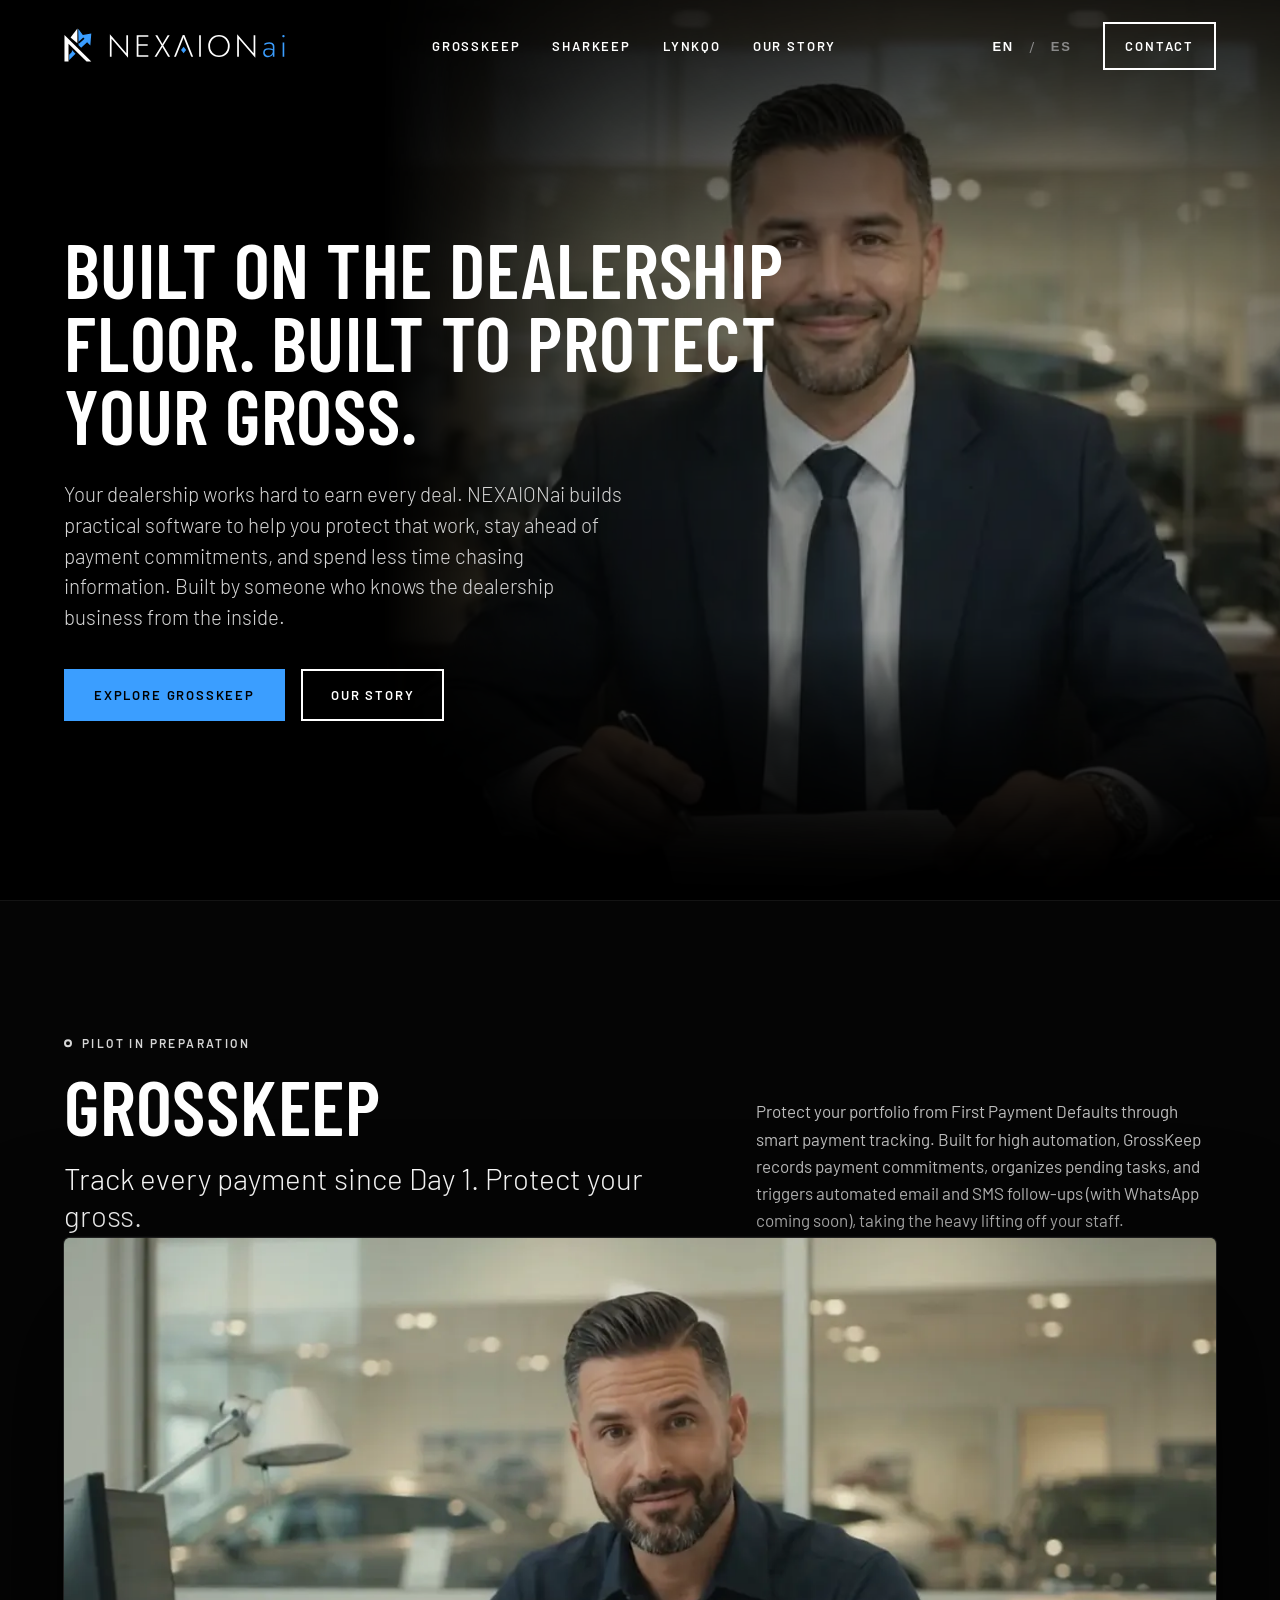
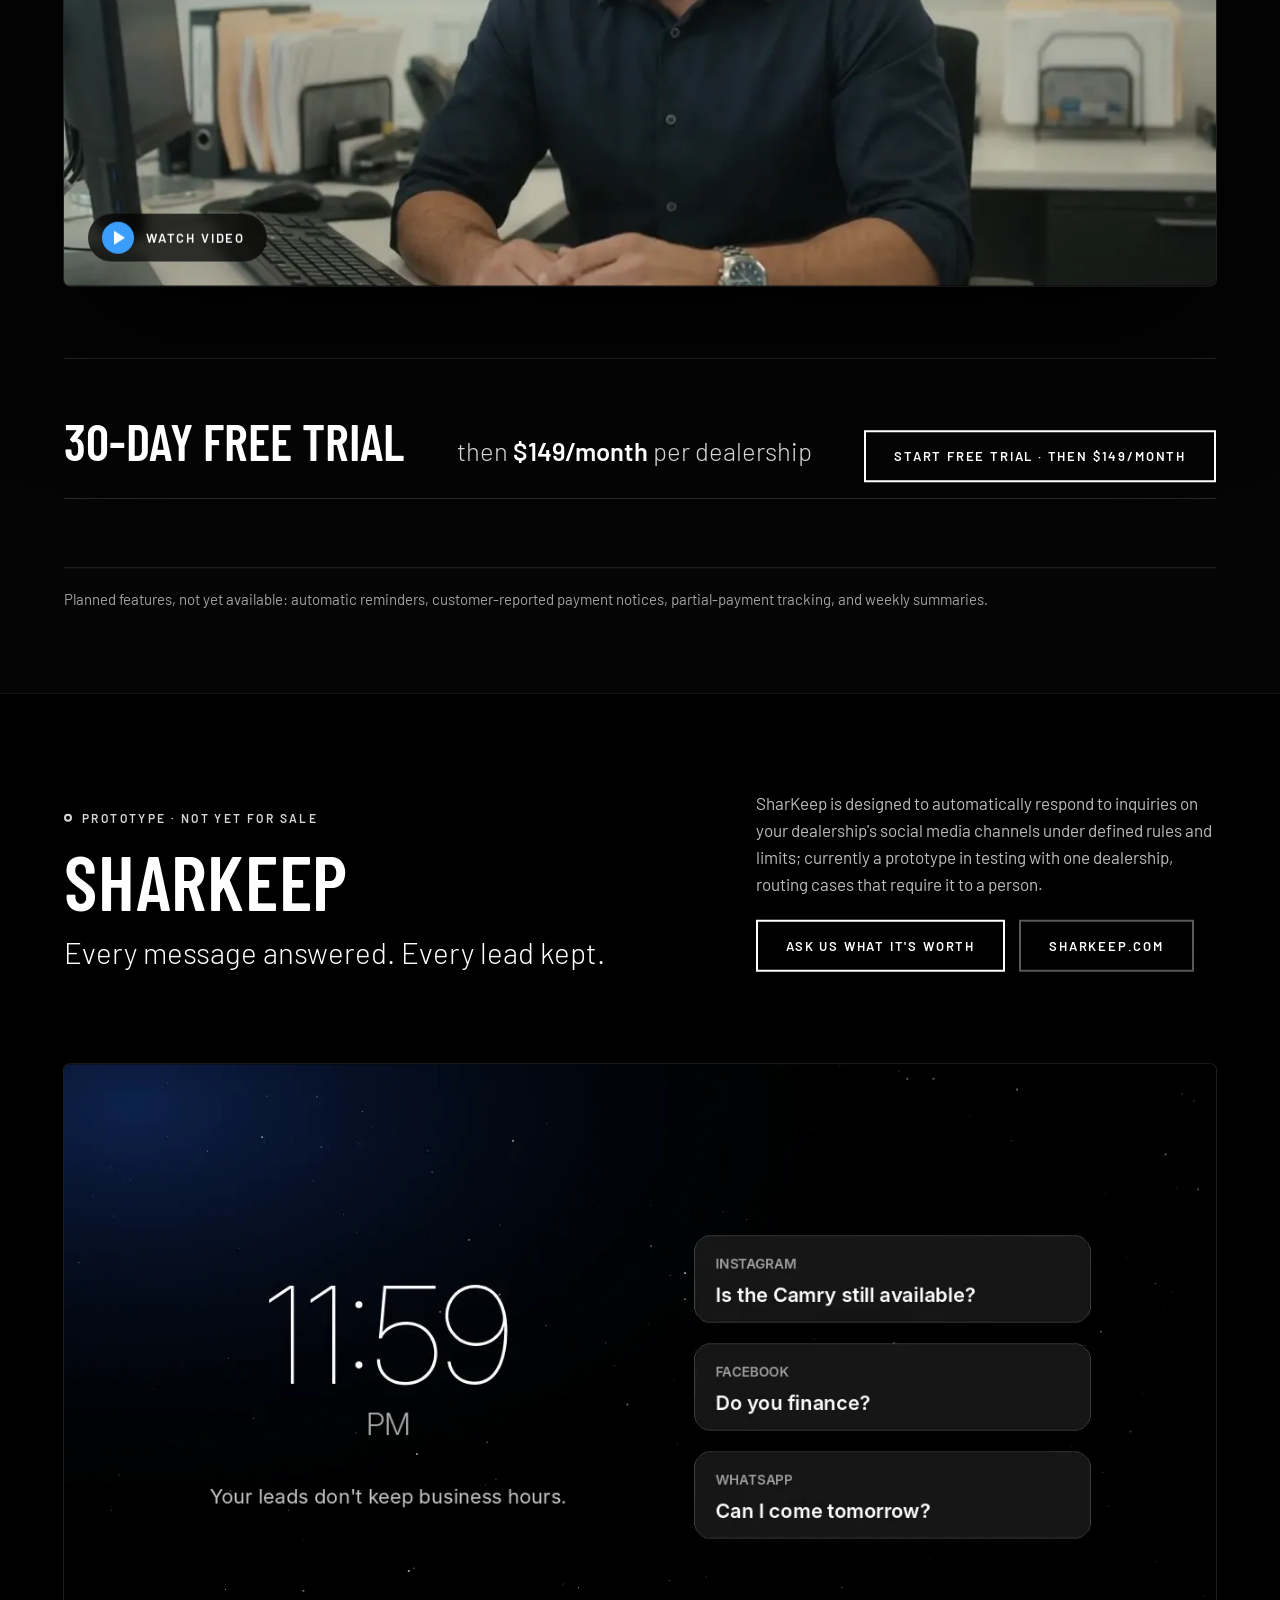
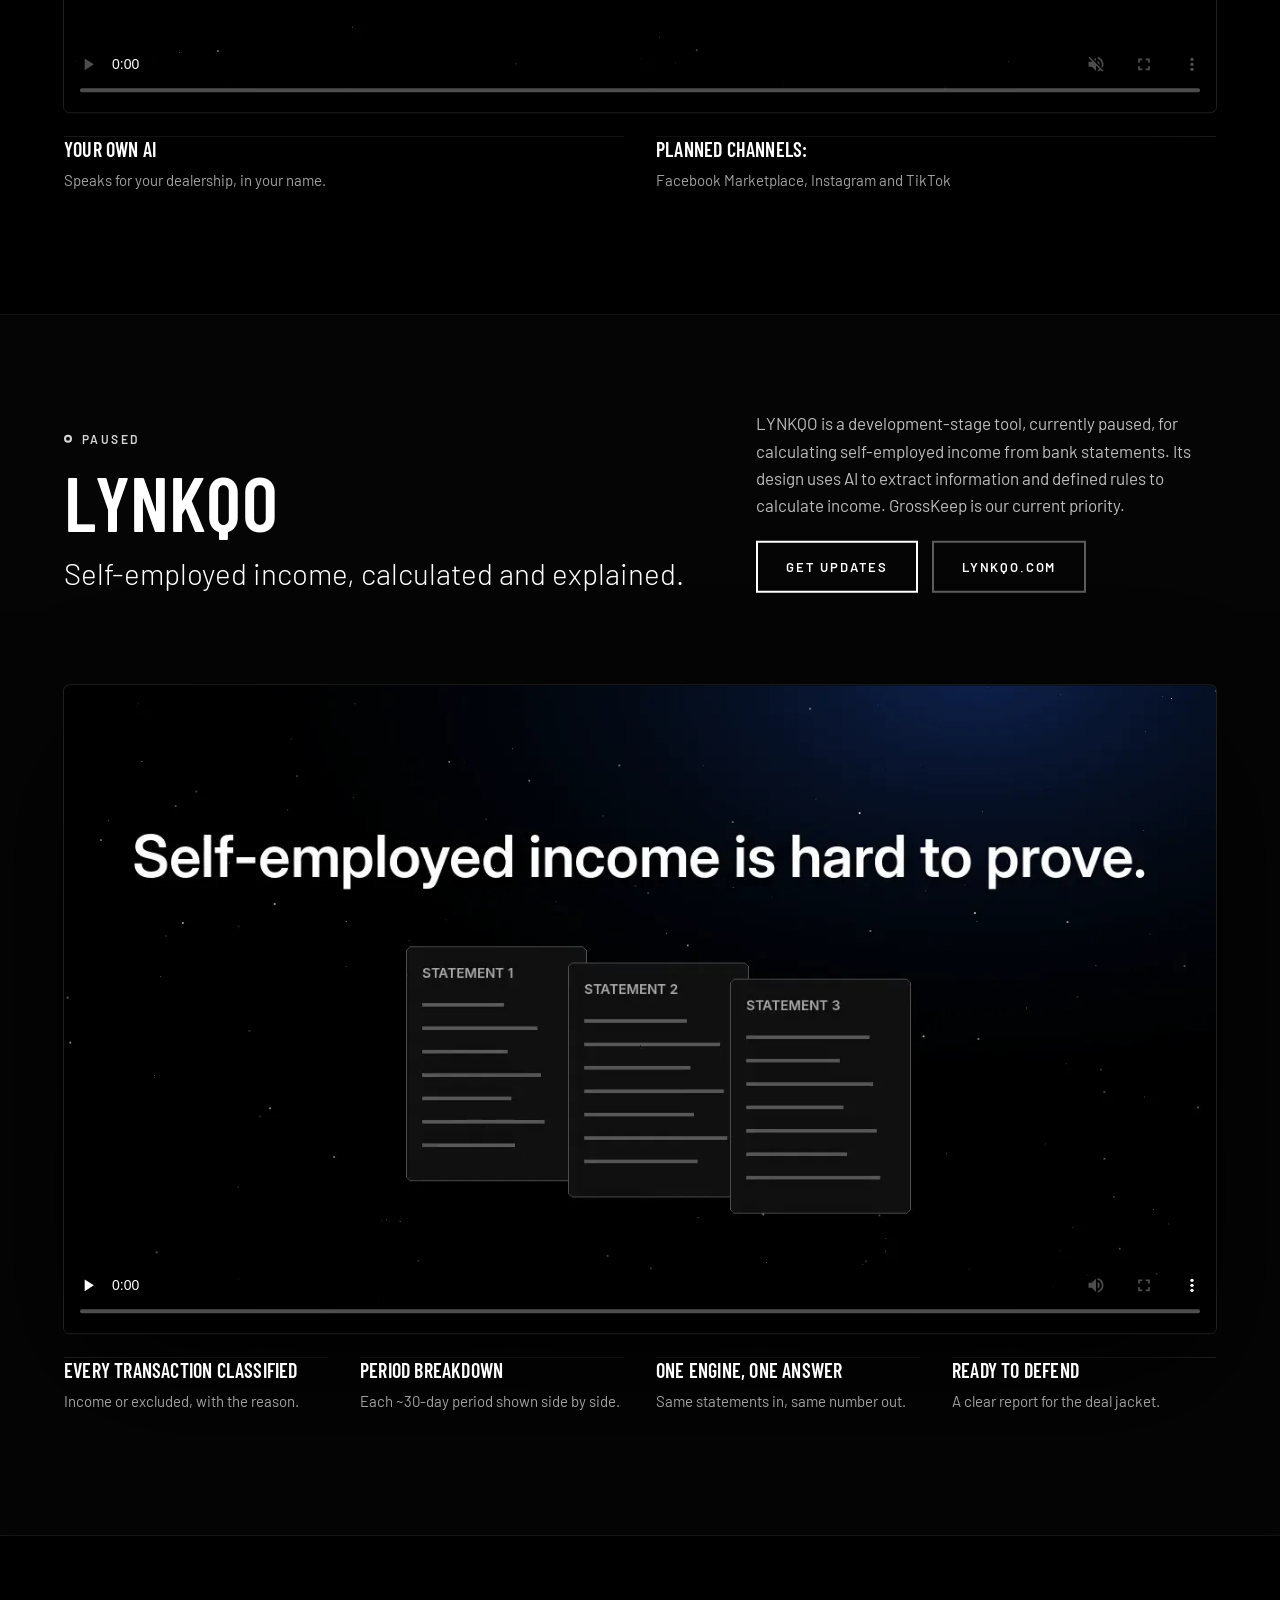
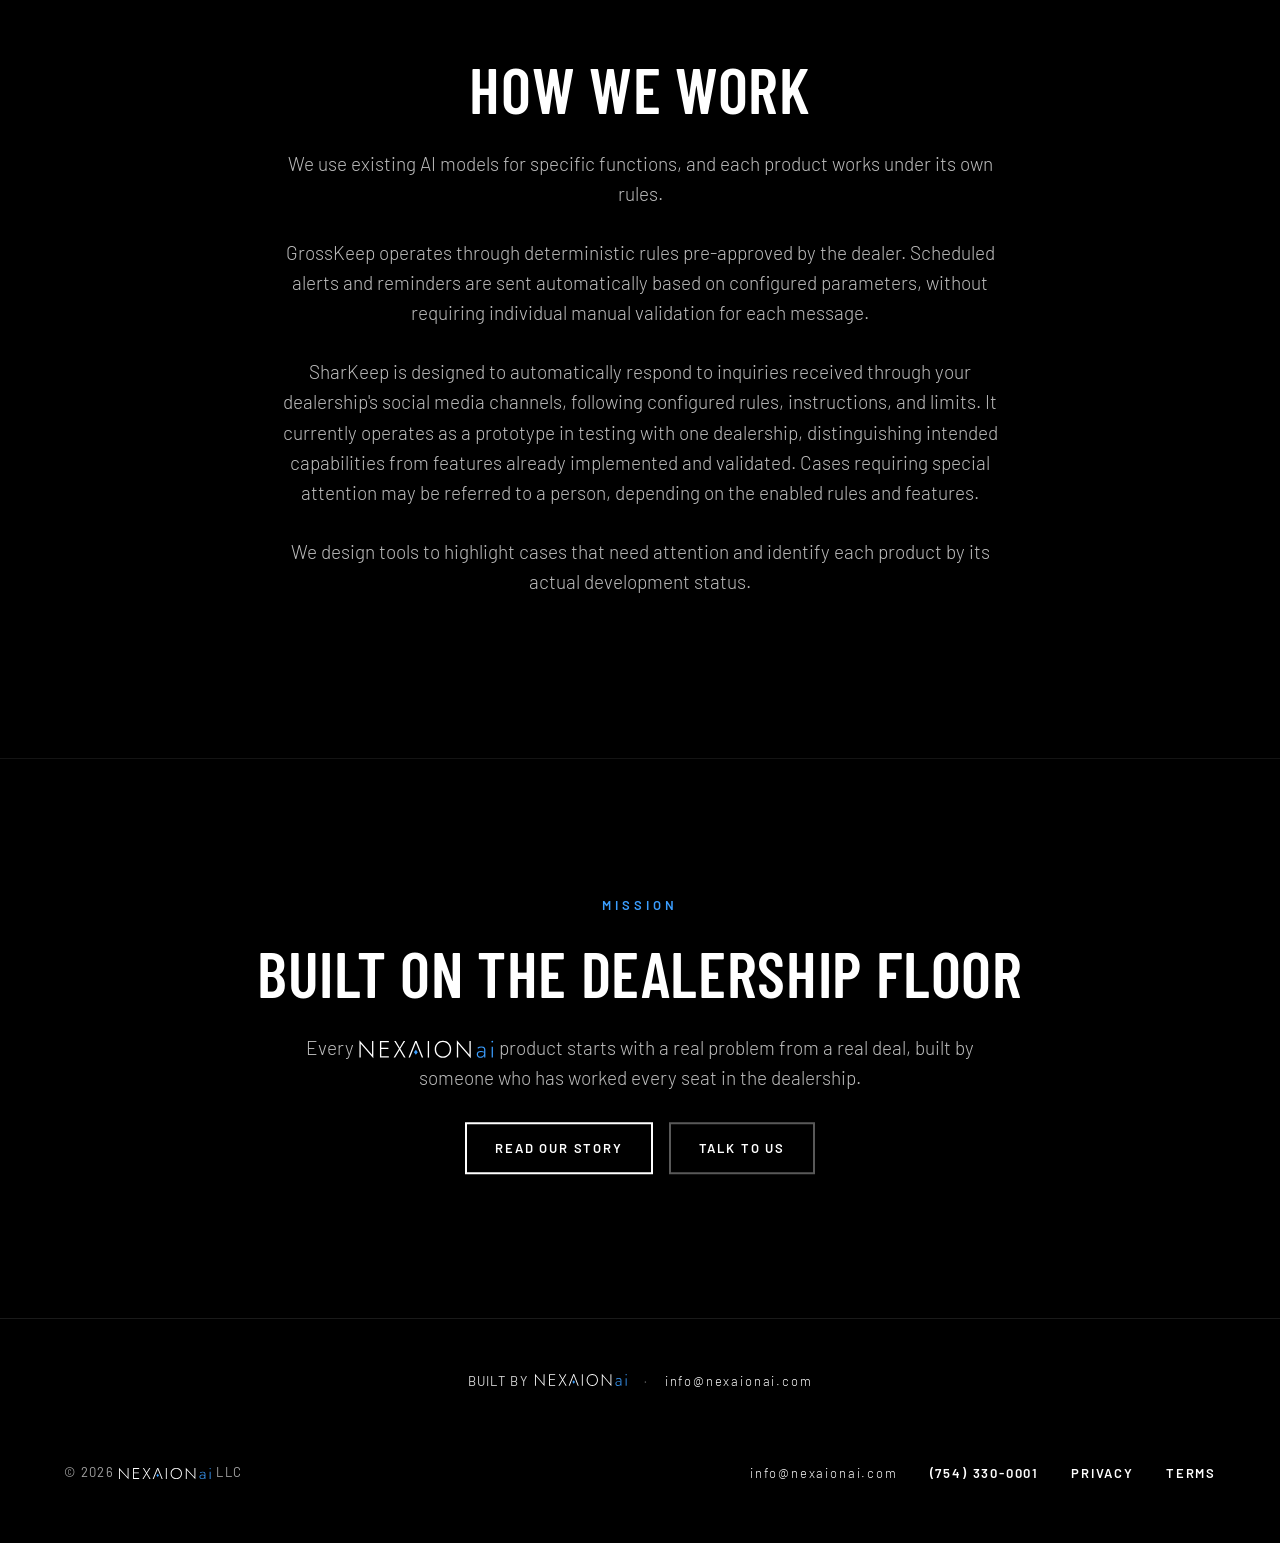
==== index.html @ 9aa471ef "Match exact SharKeep channel label on homepage" ====
<!doctype html>
<html lang="en">
<head>
<meta charset="utf-8">
<meta name="viewport" content="width=device-width, initial-scale=1">
<title>NEXAIONai | Technology and automation for businesses</title>
<meta name="description" content="Dealership software built on the dealership floor. Tools that help organize information, automate repetitive tasks, and follow up on payment commitments, under clear rules.">
<meta property="og:title" content="NEXAIONai | Technology and automation for businesses">
<meta property="og:description" content="Dealership software built on the dealership floor. Tools that help organize information, automate repetitive tasks, and follow up on payment commitments, under clear rules.">
<meta property="og:type" content="website">
<link rel="icon" type="image/svg+xml" href="media/favicon.svg">
<link rel="icon" type="image/png" sizes="32x32" href="media/favicon-32.png">
<link rel="apple-touch-icon" sizes="180x180" href="media/apple-touch-icon.png">
<meta property="og:image" content="https://nexaionai.com/media/og.png">
<meta property="og:image:width" content="1200">
<meta property="og:image:height" content="630">
<meta name="theme-color" content="#000000">
<link rel="preconnect" href="https://fonts.googleapis.com">
<link href="https://fonts.googleapis.com/css2?family=Barlow:wght@300;400;500;600&amp;family=Barlow+Condensed:wght@500;600;700&amp;display=swap" rel="stylesheet">
<style>
body{margin:0;background:#000}
a{color:#ffffff}a:hover{color:#bdbdbd}
.nx{font-family:'Barlow',system-ui,-apple-system,'Segoe UI',sans-serif;color:#fff;background:#000;-webkit-font-smoothing:antialiased}
.nx h1,.nx h2,.nx h3{font-family:'Barlow Condensed','Barlow',system-ui,sans-serif;text-transform:uppercase;margin:0;font-weight:600;letter-spacing:.01em}
.btn{display:inline-flex;align-items:center;justify-content:center;min-height:48px;padding:0 28px;border:2px solid #fff;color:#fff;text-decoration:none;font-weight:600;letter-spacing:.14em;font-size:13px;text-transform:uppercase;transition:background .3s,color .3s}
.btn:hover{background:#fff;color:#000}
.navlink{color:#fff;text-decoration:none;font-weight:600;font-size:13px;letter-spacing:.14em;text-transform:uppercase;min-height:44px;display:inline-flex;align-items:center}
.navlink:hover{color:#bdbdbd}
.nm{text-transform:none!important}
@media (max-width:760px){.nxnav{flex-wrap:nowrap!important;padding-top:16px!important;padding-bottom:16px!important}.nxhide{display:none!important}.nxlogo{font-size:22px!important}}

/* ---------- HERO SCENE ---------- */
.stars{position:absolute;inset:0;
background-image:
radial-gradient(1.2px 1.2px at 23px 41px,rgba(255,255,255,.95) 50%,transparent 51%),
radial-gradient(1px 1px at 141px 97px,rgba(255,255,255,.7) 50%,transparent 51%),
radial-gradient(1.5px 1.5px at 263px 211px,rgba(255,255,255,.9) 50%,transparent 51%),
radial-gradient(1px 1px at 77px 262px,rgba(255,255,255,.55) 50%,transparent 51%),
radial-gradient(1px 1px at 199px 153px,rgba(255,255,255,.65) 50%,transparent 51%),
radial-gradient(1.3px 1.3px at 311px 29px,rgba(255,255,255,.8) 50%,transparent 51%);
background-size:340px 300px}
.stars.far{opacity:.5;background-size:180px 170px}
.planet{position:absolute;left:50%;bottom:-2300px;width:2600px;height:2600px;margin-left:-1300px;border-radius:50%;
background:radial-gradient(circle at 50% 0%,#0d2140 0%,#06101f 18%,#02050b 38%,#000 60%);
box-shadow:0 -3px 50px 6px rgba(92,160,255,.55),0 -30px 160px 30px rgba(40,100,220,.28),inset 0 18px 60px rgba(140,190,255,.35)}
.sunglow{position:absolute;bottom:220px;left:20%;width:520px;height:160px;margin-left:-260px;border-radius:50%;
background:radial-gradient(ellipse at center,rgba(235,244,255,.95) 0%,rgba(150,195,255,.45) 30%,rgba(60,120,230,0) 70%);filter:blur(6px)}
.sat{position:absolute;top:210px;left:-160px;width:150px;height:2px;background:linear-gradient(90deg,rgba(255,255,255,0),rgba(255,255,255,.85))}
.sat::after{content:"";position:absolute;right:-2px;top:-2px;width:6px;height:6px;border-radius:50%;background:#fff;box-shadow:0 0 10px 2px rgba(255,255,255,.8)}
.vignette{position:absolute;inset:0;background:linear-gradient(180deg,rgba(0,0,0,.55) 0%,rgba(0,0,0,0) 28%,rgba(0,0,0,0) 70%,#000 100%)}

/* ---------- PRODUCT SCENES ---------- */
.lightsweep{position:absolute;top:-20%;width:60%;height:140%;left:-60%;background:linear-gradient(100deg,rgba(255,255,255,0) 0%,rgba(255,255,255,.06) 50%,rgba(255,255,255,0) 100%);transform:skewX(-12deg)}
.phone{width:300px;height:610px;border-radius:46px;border:10px solid #1c1c1c;background:#0b0b0b;box-shadow:0 40px 120px rgba(0,0,0,.9),0 0 0 1px #2e2e2e;box-sizing:border-box;padding:56px 18px 24px;display:flex;flex-direction:column;gap:14px;position:relative;overflow:hidden}
.bubble{max-width:82%;padding:12px 16px;border-radius:20px;font-size:14px;line-height:1.4}
.in{background:#1f1f1f;color:#f2f2f2;border-bottom-left-radius:6px;align-self:flex-start}
.out{background:#ffffff;color:#000;border-bottom-right-radius:6px;align-self:flex-end;font-weight:600}
.paidbtn{align-self:flex-start;min-height:44px;padding:0 22px;border-radius:22px;border:2px solid #fff;background:transparent;color:#fff;font:600 13px 'Barlow',sans-serif;letter-spacing:.14em;text-transform:uppercase}
.toast{margin-top:auto;border:1px solid #333;border-radius:16px;padding:14px 16px;font-size:13px;color:#d6d6d6;background:#111}
.dot{width:7px;height:7px;border-radius:50%;background:#bdbdbd;display:inline-block}
.row{display:flex;justify-content:space-between;gap:16px;padding:14px 0;border-bottom:1px solid #222;font-size:15px}
.row.ex{color:#8a8a8a;text-decoration:line-through}
.tag{font-size:11px;letter-spacing:.16em;text-transform:uppercase;font-weight:600;white-space:nowrap}
.scan{position:absolute;left:0;right:0;height:70px;top:-70px;background:linear-gradient(180deg,rgba(255,255,255,0),rgba(255,255,255,.10),rgba(255,255,255,0));border-bottom:1px solid rgba(255,255,255,.5)}
.status{display:inline-flex;align-items:center;gap:10px;font-size:12px;letter-spacing:.2em;font-weight:600;text-transform:uppercase;color:#d6d6d6}

/* ---------- MOTION ---------- */
@keyframes drift{from{background-position:0 0}to{background-position:-340px 300px}}
@keyframes driftFar{from{background-position:0 0}to{background-position:-180px 170px}}
@keyframes sun{0%{left:18%;opacity:.75}50%{opacity:1}100%{left:82%;opacity:.75}}
@keyframes breathe{0%,100%{box-shadow:0 -3px 50px 6px rgba(92,160,255,.5),0 -30px 160px 30px rgba(40,100,220,.24),inset 0 18px 60px rgba(140,190,255,.3)}50%{box-shadow:0 -3px 64px 10px rgba(120,180,255,.7),0 -40px 200px 44px rgba(50,110,230,.34),inset 0 22px 70px rgba(160,205,255,.42)}}
@keyframes orbit{0%{transform:translate(0,0)}100%{transform:translate(1900px,-60px)}}
@keyframes rise{from{opacity:0;transform:translateY(24px)}to{opacity:1;transform:none}}
@keyframes sweep{0%{left:-60%}100%{left:120%}}
@keyframes chat{0%,6%{opacity:0;transform:translateY(12px)}12%,88%{opacity:1;transform:none}96%,100%{opacity:0}}
@keyframes pulse{0%,100%{opacity:.25}50%{opacity:1}}
@keyframes scanmove{0%{top:-70px}100%{top:100%}}
@keyframes kb{0%{transform:scale(1)}100%{transform:scale(1.08)}}
.motion .stars{animation:drift 90s linear infinite}
.motion .stars.far{animation:driftFar 140s linear infinite}
.motion .sunglow{animation:sun 40s ease-in-out infinite alternate}
.motion .planet{animation:breathe 9s ease-in-out infinite}
.motion .sat{animation:orbit 22s linear infinite}
.motion .rise{opacity:0;animation:rise 1.2s cubic-bezier(.2,.7,.2,1) forwards}
.motion .d1{animation-delay:.2s}.motion .d2{animation-delay:.5s}.motion .d3{animation-delay:.8s}
.motion .lightsweep{animation:sweep 11s ease-in-out infinite}
.motion .c1,.motion .c2,.motion .c3,.motion .c4{opacity:0;animation:chat 12s ease-in-out infinite}
.motion .c2{animation-delay:1.6s}.motion .c3{animation-delay:3.2s}.motion .c4{animation-delay:4.8s}
.motion .dot{animation:pulse 1.2s ease-in-out infinite}
.motion .dot:nth-child(2){animation-delay:.2s}.motion .dot:nth-child(3){animation-delay:.4s}
.motion .scan{animation:scanmove 4.5s linear infinite}
.motion .kb{animation:kb 24s ease-in-out infinite alternate}
@media (prefers-reduced-motion:reduce){.motion *{animation:none!important;opacity:1!important}}
</style>
<link rel="stylesheet" href="brand.css">
</head>
<body>
<div class="nx motion" style="width: 100%; background: #000000; overflow: hidden">

<!-- ================= NAV ================= -->
<header style="position: absolute; top: 0; left: 0; right: 0; z-index: 10">
<nav class="nxnav" style="max-width: 1440px; margin: 0 auto; padding: 22px 5%; box-sizing: border-box; display: flex; flex-wrap: wrap; align-items: center; justify-content: space-between; gap: 16px 32px" aria-label="Main">
<a href="#top" class="navlink nxlogo" aria-label="NEXAIONai"><img class="nxsym" src="media/nexaionai-symbol.svg" alt="" width="590" height="720"><img class="nxmark" src="media/nexaionai-logo.svg" alt="NEXAIONai" width="496" height="72"></a>
<div class="nxhide" style="display: flex; flex-wrap: wrap; gap: 8px 32px; align-items: center">
<a href="#grosskeep" class="navlink">GrossKeep</a>
<a href="#sharkeep" class="navlink">SharKeep</a>
<a href="#lynkqo" class="navlink">LYNKqo</a>
<a href="about.html" class="navlink">Our Story</a>
</div>
<div style="display: flex; gap: 20px; align-items: center">
<div class="nxlang" style="display: flex; align-items: center" role="group" aria-label="Language"><button type="button" class="navlink" id="lang-en" aria-pressed="true" style="background: none; border: 0; cursor: pointer; padding: 0 6px; min-width: 44px; justify-content: center; color: #ffffff">EN</button><span style="color: #8a8a8a; padding: 0 4px">/</span><button type="button" class="navlink" id="lang-es" aria-pressed="false" style="background: none; border: 0; cursor: pointer; padding: 0 6px; min-width: 44px; justify-content: center; color: #8a8a8a">ES</button></div>
<a href="mailto:info@nexaionai.com" class="btn nxhide" style="min-height: 44px; padding: 0 20px">Contact</a>
</div>
</nav>
</header>

<!-- ================= HERO ================= -->
<section id="top" class="hasphoto" style="position: relative; min-height: clamp(560px, 64vw, 920px); overflow: hidden; background: #000000">
<img class="herobg" src="media/hero.webp" alt="" width="1280" height="720" fetchpriority="high">
<div class="heroshade" aria-hidden="true"></div>
<div class="stars far" aria-hidden="true"></div>
<div class="stars" aria-hidden="true"></div>
<div class="sat" aria-hidden="true"></div>
<div class="planet" aria-hidden="true"></div>
<div class="sunglow" aria-hidden="true"></div>
<div class="vignette" aria-hidden="true"></div>
<div style="position: relative; max-width: 1440px; margin: 0 auto; padding: clamp(130px, 18vw, 260px) 5% clamp(120px, 14vw, 200px); box-sizing: border-box; display: flex; flex-direction: column; gap: 28px; align-items: flex-start">
<h1 class="rise d1" style="font-size: clamp(40px, 6vw, 88px); line-height: .95; max-width: 760px">Built on the dealership floor. Built to protect your gross.</h1>
<p class="rise d2" style="margin: 0; font-size: clamp(17px, 1.6vw, 21px); line-height: 1.5; color: #d6d6d6; max-width: 560px; font-weight: 300">Your dealership works hard to earn every deal. NEXAIONai builds practical software to help you protect that work, stay ahead of payment commitments, and spend less time chasing information. Built by someone who knows the dealership business from the inside.</p>
<div class="rise d3" style="display: flex; flex-wrap: wrap; gap: 16px; padding-top: 8px">
<a href="#grosskeep" class="btn btn-acc">Explore GrossKeep</a>
<a href="about.html" class="btn btn-ghost">Our story</a>
</div>
</div>
</section>

<section id="grosskeep" style="position: relative; overflow: hidden; background: #050505; border-top: 1px solid #141414">
<div style="max-width: 1440px; margin: 0 auto; padding: clamp(72px, 9vw, 130px) 5% clamp(64px, 8vw, 120px); box-sizing: border-box; display: flex; flex-direction: column; gap: 48px">
<div style="display: flex; flex-wrap: wrap; gap: 24px 64px; align-items: flex-end; justify-content: space-between">
<div style="flex: 1 1 520px; display: flex; flex-direction: column; gap: 20px; max-width: 760px">
<span class="status"><span style="width: 8px; height: 8px; border-radius: 50%; border: 2px solid #d6d6d6; box-sizing: border-box"></span>Pilot in preparation</span>
<h2 style="font-size: clamp(44px, 6vw, 96px); line-height: .92">GrossKeep</h2>
<p style="margin: 0; font-size: clamp(22px, 2.3vw, 32px); line-height: 1.25; font-weight: 300">Track every payment since Day 1. Protect your gross.</p>
</div>
<div style="flex: 1 1 360px; max-width: 460px; display: flex; flex-direction: column; gap: 22px">
<p style="margin: 0; font-size: 17px; line-height: 1.6; color: #bdbdbd">Protect your portfolio from First Payment Defaults through smart payment tracking. Built for high automation, GrossKeep records payment commitments, organizes pending tasks, and triggers automated email and SMS follow-ups (with WhatsApp coming soon), taking the heavy lifting off your staff.</p>

</div>
</div>
<div class="vplay" data-id="gkvideo" data-src="media/grosskeep-en.mp4" data-es="media/grosskeep-es.mp4" data-label="GrossKeep video">
<img src="media/poster-grosskeep.webp" alt="" width="1280" height="720" loading="lazy">
<button type="button" class="playbtn" aria-label="Play GrossKeep video"><span class="tri" aria-hidden="true"></span>Watch video</button>
</div>

<div style="display: flex; flex-wrap: wrap; gap: 16px 48px; align-items: baseline; justify-content: space-between; padding: 36px 0; border-top: 1px solid #262626; border-bottom: 1px solid #262626">
<p style="margin: 0; font-family: 'Barlow Condensed', sans-serif; font-size: clamp(32px, 4vw, 56px); font-weight: 600; text-transform: uppercase; line-height: 1">30-day free trial</p>
<p style="margin: 0; font-size: clamp(20px, 2vw, 26px); font-weight: 300; color: #d6d6d6">then <strong style="font-weight: 600; color: #ffffff">$149/month</strong> per dealership</p>
<a href="mailto:info@nexaionai.com?subject=GrossKeep%20free%20trial" class="btn">Start free trial · then $149/month</a>
</div>
<p style="margin: 0; padding-top: 20px; border-top: 1px solid #262626; color: #a3a3a3; font-size: 15px; line-height: 1.5">Planned features, not yet available: automatic reminders, customer-reported payment notices, partial-payment tracking, and weekly summaries.</p>
</div>
</section>

<section id="sharkeep" style="position: relative; overflow: hidden; background: #000000; border-top: 1px solid #141414">
<div style="max-width: 1440px; margin: 0 auto; padding: clamp(72px, 9vw, 130px) 5% clamp(64px, 8vw, 120px); box-sizing: border-box; display: flex; flex-direction: column; gap: 48px">
<div style="display: flex; flex-wrap: wrap; gap: 24px 64px; align-items: flex-end; justify-content: space-between">
<div style="flex: 1 1 520px; display: flex; flex-direction: column; gap: 20px; max-width: 760px">
<span class="status"><span style="width: 8px; height: 8px; border-radius: 50%; border: 2px solid #d6d6d6; box-sizing: border-box"></span>Prototype · Not yet for sale</span>
<h2 style="font-size: clamp(44px, 6vw, 96px); line-height: .92">SharKeep</h2>
<p style="margin: 0; font-size: clamp(22px, 2.3vw, 32px); line-height: 1.25; font-weight: 300">Every message answered. Every lead kept.</p>
</div>
<div style="flex: 1 1 360px; max-width: 460px; display: flex; flex-direction: column; gap: 22px">
<p style="margin: 0; font-size: 17px; line-height: 1.6; color: #bdbdbd">SharKeep is designed to automatically respond to inquiries on your dealership's social media channels under defined rules and limits; currently a prototype in testing with one dealership, routing cases that require it to a person.</p>
<div style="display: flex; flex-wrap: wrap; gap: 14px"><a href="mailto:info@nexaionai.com?subject=SharKeep%20question" class="btn">Ask us what it's worth</a><a href="#sharkeep" class="btn" style="border-color: rgba(255,255,255,.35)">sharkeep.com</a></div>
</div>
</div>
<div class="poster" aria-label="SharKeep">
<video controls src="media/sharkeep-17s-en.mp4" data-es-src="media/sharkeep-17s.mp4" poster="media/poster-sharkeep.webp" data-es-poster="media/poster-sharkeep-es.webp" autoplay muted loop playsinline preload="metadata" width="1280" height="720" aria-label="SharKeep video" style="position:absolute;inset:0;width:100%;height:100%;object-fit:cover;display:block;background:#000"></video>
</div>
<div style="display: grid; grid-template-columns: repeat(auto-fit, minmax(220px, 1fr)); gap: 32px"><div style="padding-top: 20px; border-top: 1px solid #262626"><h3 style="font-size: 20px">Your own AI</h3><p style="margin: 8px 0 0; color: #a3a3a3; font-size: 15px; line-height: 1.5">Speaks for your dealership, in your name.</p></div><div style="padding-top: 20px; border-top: 1px solid #262626"><h3 style="font-size: 20px">Planned channels:</h3><p style="margin: 8px 0 0; color: #a3a3a3; font-size: 15px; line-height: 1.5">Facebook Marketplace, Instagram and TikTok</p></div></div>
</div>
</section>

<section id="lynkqo" style="position: relative; overflow: hidden; background: #050505; border-top: 1px solid #141414">
<div style="max-width: 1440px; margin: 0 auto; padding: clamp(72px, 9vw, 130px) 5% clamp(64px, 8vw, 120px); box-sizing: border-box; display: flex; flex-direction: column; gap: 48px">
<div style="display: flex; flex-wrap: wrap; gap: 24px 64px; align-items: flex-end; justify-content: space-between">
<div style="flex: 1 1 520px; display: flex; flex-direction: column; gap: 20px; max-width: 760px">
<span class="status"><span style="width: 8px; height: 8px; border-radius: 50%; border: 2px solid #d6d6d6; box-sizing: border-box"></span>Paused</span>
<h2 style="font-size: clamp(44px, 6vw, 96px); line-height: .92">LYNKqo</h2>
<p style="margin: 0; font-size: clamp(22px, 2.3vw, 32px); line-height: 1.25; font-weight: 300">Self-employed income, calculated and explained.</p>
</div>
<div style="flex: 1 1 360px; max-width: 460px; display: flex; flex-direction: column; gap: 22px">
<p style="margin: 0; font-size: 17px; line-height: 1.6; color: #bdbdbd">LYNKQO is a development-stage tool, currently paused, for calculating self-employed income from bank statements. Its design uses AI to extract information and defined rules to calculate income. GrossKeep is our current priority.</p>
<div style="display: flex; flex-wrap: wrap; gap: 14px"><a href="mailto:info@nexaionai.com?subject=LYNKqo" class="btn">Get updates</a><a href="#lynkqo" class="btn" style="border-color: rgba(255,255,255,.35)">lynkqo.com</a></div>
</div>
</div>
<div class="poster" aria-label="LYNKqo">
<video controls src="media/lynkqo.mp4" poster="media/poster-lynkqo.webp" data-es-poster="media/poster-lynkqo-es.webp" playsinline preload="none" width="1280" height="720" aria-label="LYNKqo video" style="position:absolute;inset:0;width:100%;height:100%;object-fit:cover;display:block;background:#000"></video>
</div>
<div style="display: grid; grid-template-columns: repeat(auto-fit, minmax(220px, 1fr)); gap: 32px"><div style="padding-top: 20px; border-top: 1px solid #262626"><h3 style="font-size: 20px">Every transaction classified</h3><p style="margin: 8px 0 0; color: #a3a3a3; font-size: 15px; line-height: 1.5">Income or excluded, with the reason.</p></div><div style="padding-top: 20px; border-top: 1px solid #262626"><h3 style="font-size: 20px">Period breakdown</h3><p style="margin: 8px 0 0; color: #a3a3a3; font-size: 15px; line-height: 1.5">Each ~30-day period shown side by side.</p></div><div style="padding-top: 20px; border-top: 1px solid #262626"><h3 style="font-size: 20px">One engine, one answer</h3><p style="margin: 8px 0 0; color: #a3a3a3; font-size: 15px; line-height: 1.5">Same statements in, same number out.</p></div><div style="padding-top: 20px; border-top: 1px solid #262626"><h3 style="font-size: 20px">Ready to defend</h3><p style="margin: 8px 0 0; color: #a3a3a3; font-size: 15px; line-height: 1.5">A clear report for the deal jacket.</p></div></div>
</div>
</section>

<!-- ================= HOW WE WORK ================= -->
<section id="how-we-work" style="position: relative; overflow: hidden; background: #000000; border-top: 1px solid #141414">
<div style="position: relative; max-width: 1000px; margin: 0 auto; padding: clamp(88px, 11vw, 160px) 5%; box-sizing: border-box; display: flex; flex-direction: column; gap: 28px; align-items: center; text-align: center">
<h2 style="font-size: clamp(36px, 5vw, 72px); line-height: 1">How we work</h2>
<p style="margin: 0; font-size: 19px; line-height: 1.6; color: #bdbdbd; max-width: 720px; font-weight: 300">We use existing AI models for specific functions, and each product works under its own rules.</p>
<p style="margin: 0; font-size: 19px; line-height: 1.6; color: #bdbdbd; max-width: 720px; font-weight: 300">GrossKeep operates through deterministic rules pre-approved by the dealer. Scheduled alerts and reminders are sent automatically based on configured parameters, without requiring individual manual validation for each message.</p>
<p style="margin: 0; font-size: 19px; line-height: 1.6; color: #bdbdbd; max-width: 720px; font-weight: 300">SharKeep is designed to automatically respond to inquiries received through your dealership's social media channels, following configured rules, instructions, and limits. It currently operates as a prototype in testing with one dealership, distinguishing intended capabilities from features already implemented and validated. Cases requiring special attention may be referred to a person, depending on the enabled rules and features.</p>
<p style="margin: 0; font-size: 19px; line-height: 1.6; color: #bdbdbd; max-width: 720px; font-weight: 300">We design tools to highlight cases that need attention and identify each product by its actual development status.</p>
</div>
</section>

<!-- ================= COMPANY ================= -->
<section id="company" style="position: relative; overflow: hidden; background: #000000; border-top: 1px solid #141414">
<div class="stars far" aria-hidden="true" style="opacity: .35"></div>
<div style="position: relative; max-width: 1000px; margin: 0 auto; padding: clamp(88px, 11vw, 160px) 5%; box-sizing: border-box; display: flex; flex-direction: column; gap: 28px; align-items: center; text-align: center">
<p class="eyebrow-acc" style="margin: 0; font-size: 13px; letter-spacing: .3em; font-weight: 600; color: #d6d6d6; text-transform: uppercase">Mission</p>
<h2 style="font-size: clamp(36px, 5vw, 72px); line-height: 1">Built on the dealership floor</h2>
<p style="margin: 0; font-size: 19px; line-height: 1.6; color: #bdbdbd; max-width: 680px; font-weight: 300">Every <img class="nxinline" src="media/nexaionai-logo.svg" alt="NEXAIONai" width="496" height="72"> product starts with a real problem from a real deal, built by someone who has worked every seat in the dealership.</p>
<div style="display: flex; flex-wrap: wrap; gap: 16px; justify-content: center"><a href="about.html" class="btn">Read our story</a><a href="mailto:info@nexaionai.com" class="btn" style="border-color: rgba(255,255,255,.35)">Talk to us</a></div>
</div>
</section>

<!-- ================= FOOTER ================= -->
<footer style="border-top: 1px solid #1a1a1a; background: #000000">
<div style="max-width: 1440px; margin: 0 auto; padding: 40px 5% 0; box-sizing: border-box; display: flex; flex-wrap: wrap; gap: 8px 16px; justify-content: center; align-items: center; text-align: center; font-size: 13px; letter-spacing: .1em; text-transform: uppercase; color: #d6d6d6">
<span class="byline">Built by <img class="nxinline" src="media/nexaionai-logo.svg" alt="NEXAIONai" width="496" height="72"></span><span aria-hidden="true" style="color: #555555">·</span><a href="mailto:info@nexaionai.com" class="navlink" style="font-size: 13px; min-height: 44px"><span class="nm">info@nexaionai.com</span></a>
</div>
<div style="max-width: 1440px; margin: 0 auto; padding: 48px 5%; box-sizing: border-box; display: flex; flex-wrap: wrap; gap: 20px 48px; justify-content: space-between; align-items: center; font-size: 13px; letter-spacing: .1em; text-transform: uppercase; color: #a3a3a3">
<span>© 2026 <img class="nxinline" src="media/nexaionai-logo.svg" alt="NEXAIONai" width="496" height="72"> LLC</span>
<div style="display: flex; flex-wrap: wrap; gap: 8px 32px">
<a href="mailto:info@nexaionai.com" class="navlink" style="font-size: 13px"><span class="nm">info@nexaionai.com</span></a>
<a href="tel:+17543300001" class="navlink" style="font-size: 13px">(754) 330-0001</a>
<a href="privacy.html" class="navlink" style="font-size: 13px">Privacy</a>
<a href="terms.html" class="navlink" style="font-size: 13px">Terms</a>
</div>
</div>
</footer>

</div>
<script src="i18n.js"></script>
<script src="video.js"></script>
<script src="parallax.js"></script>
<script src="menu.js"></script>
</body>
</html>
---- brand.css ----
/* NEXAIONai — rediseño 14-nov-2026: logo «A con diamante», acento #3B9EFF, fotos fijas, video solo al clic.
   Se carga DESPUÉS del <style> de cada página y solo sobreescribe lo necesario. */
:root{--acc:#3B9EFF}

/* Fondos animados retirados (estrellas, satélite, planeta, brillo): estilo foto fija */
.stars,.sat,.planet,.sunglow,.lightsweep{display:none!important}

/* Marca en texto: «NEXAION» fino + «ai» en minúscula y azul */
.nm{font-weight:300}
.nm .ai{color:var(--acc);text-transform:none}

/* Logo en la navegación */
.nxlogo{min-height:44px;display:inline-flex!important;align-items:center;gap:16px}
.nxsym{display:block;height:34px;width:auto;position:relative;top:-1px}
.nxmark{display:block;height:26px;width:auto}
@media (max-width:760px){.nxmark{height:20px}.nxsym{height:26px;top:-.75px}.nxlogo{gap:12px}}

/* Acento */
.navlink:hover{color:var(--acc)}
.btn:focus-visible,.navlink:focus-visible,.playbtn:focus-visible{outline:2px solid var(--acc);outline-offset:3px}
.eyebrow-acc{color:var(--acc)!important}

/* HERO con foto fija a sangre */
#top.hasphoto{min-height:100svh!important;display:flex;align-items:flex-end}
#top.hasphoto>div:last-child{width:100%}
.herobg{position:absolute;top:0;right:0;bottom:0;width:70%;height:100%;object-fit:cover;object-position:50% 20%}
.heroshade{position:absolute;inset:0;background:linear-gradient(90deg,#000 0%,#000 30%,rgba(0,0,0,.55) 48%,rgba(0,0,0,.18) 72%,rgba(0,0,0,.3) 100%),linear-gradient(180deg,rgba(0,0,0,.55) 0%,rgba(0,0,0,0) 30%,rgba(0,0,0,0) 70%,#000 100%)}
@media (max-width:760px){.heroshade{background:linear-gradient(180deg,rgba(0,0,0,.5) 0%,rgba(0,0,0,.45) 35%,rgba(0,0,0,.9) 62%,#000 100%)}.herobg{width:100%;height:62%;object-position:50% 15%}}

/* Póster fijo + video solo al clic */
.vplay,.poster{position:relative;width:100%;aspect-ratio:16/9;border-radius:6px;overflow:hidden;background:#000;box-shadow:0 0 0 1px #1f1f1f,0 50px 140px rgba(0,0,0,.9);display:block}
.vplay img,.poster img{position:absolute;inset:0;width:100%;height:100%;object-fit:cover;display:block}
.vplay video{position:absolute;inset:0;width:100%;height:100%;object-fit:cover;display:block;background:#000}
.playbtn{position:absolute;left:24px;bottom:24px;display:inline-flex;align-items:center;gap:12px;min-height:48px;padding:0 22px 0 14px;border:0;border-radius:999px;background:rgba(0,0,0,.72);color:#fff;font:600 13px 'Barlow',system-ui,sans-serif;letter-spacing:.14em;text-transform:uppercase;cursor:pointer;text-decoration:none;backdrop-filter:blur(6px)}
.playbtn .tri{width:32px;height:32px;border-radius:50%;background:var(--acc);position:relative;flex:none}
.playbtn .tri::after{content:"";position:absolute;left:12px;top:9px;border-left:11px solid #fff;border-top:7px solid transparent;border-bottom:7px solid transparent}
.playbtn:hover{background:rgba(0,0,0,.9);color:#fff}

/* Espacio entre «By/Por» y NEXAIONai dentro de enlaces flex (el espacio del texto se pierde en inline-flex) */
a[href="index.html"].navlink .nm{margin-left:.35em}

/* Logo nuevo en firmas de marca («Built by» / «By») — reemplaza el texto NEXAIONai estilizado */
.byline{display:inline-flex;align-items:center;gap:.5em}
.nxinline{display:inline-block;height:1.05em;width:auto;vertical-align:middle;position:relative;top:-.05em}
.navlink.byline .nxinline{height:1.15em}
/* Header en una sola fila en escritorio mediano (761–1199 px): gaps más cortos. Preview 25-nov-2026 */
@media (min-width:761px) and (max-width:1199px){.nxnav{gap:12px 20px!important}.nxnav>.nxhide{gap:8px 18px!important}.nxsym{height:30px}.nxlogo{gap:14px}}
@media (min-width:940px) and (max-width:1199px){.nxnav,.nxnav>.nxhide{flex-wrap:nowrap!important}}

/* Centrado óptico del símbolo (25-nov): la base blanca de la N cae bajo la línea base del wordmark; se sube 1 px (0.75 px en móvil) */
/* Botones del hero (dictamen visual 25-nov-2026): GrossKeep azul con texto negro; Our story transparente con borde blanco */
.btn.btn-acc{background:#3B9EFF;border-color:#3B9EFF;color:#000}
.btn.btn-acc:hover{background:#fff;border-color:#fff;color:#000}
.btn.btn-ghost{background:transparent;border-color:#fff;color:#fff}
/* Menú móvil minimalista (≤760 px) */
.nxmenubtn{display:none}
.nxmenu{display:none}
@media (max-width:760px){
.nxnav{gap:8px!important}.nxnav>div:last-child{gap:4px!important}
.nxmenubtn{display:inline-flex;align-items:center;justify-content:center;width:44px;height:44px;margin-left:0;background:none;border:1px solid rgba(255,255,255,.35);color:#fff;cursor:pointer;padding:0}
.nxmenubtn span,.nxmenubtn span::before,.nxmenubtn span::after{display:block;width:18px;height:1.5px;background:#fff;position:relative;content:""}
.nxmenubtn span::before{position:absolute;top:-6px}.nxmenubtn span::after{position:absolute;top:6px}
.nxmenu{display:none;position:absolute;top:100%;left:0;right:0;background:#000;border-top:1px solid rgba(255,255,255,.15);border-bottom:1px solid rgba(255,255,255,.15);padding:8px 5% 20px}
.nxmenu.open{display:block}
.nxmenu a{display:flex;align-items:center;min-height:48px;color:#fff;text-decoration:none;font-size:13px;font-weight:600;letter-spacing:.14em;text-transform:uppercase;border-bottom:1px solid rgba(255,255,255,.1)}
.nxmenu a:last-child{border-bottom:0}
}

/* Parallax del hero (25-nov-2026): solo transform, movido por parallax.js */
#top.hasphoto .herobg,#top.hasphoto>div:last-child{will-change:transform}
@media (prefers-reduced-motion:reduce){#top .herobg,#top>div:last-child{transform:none!important}}

/* Regreso a la principal desde las páginas de producto (25-nov-2026): «← NEXAIONai» visible en desktop y móvil */
.nxbackwrap{display:flex;align-items:center;gap:22px;min-width:0}
.nxback{display:inline-flex;align-items:center;gap:8px;min-height:44px;color:#fff;font-size:18px;line-height:1;padding-right:20px;border-right:1px solid rgba(255,255,255,.25)}
.nxback:hover{color:var(--acc)}
.nxbackmark{display:block;height:16px;width:auto}
@media (max-width:760px){.nxbackwrap{gap:10px}.nxback{gap:6px;font-size:16px;padding-right:10px}.nxbackmark{height:12px}.nxbackwrap .nxlogo{font-size:15px!important;letter-spacing:.08em!important}.nxbackwrap~.nxlang button{min-width:36px!important}}
@media (max-width:440px){.nxbackwrap .nxlogo{display:none!important}.nxback{border-right:0;padding-right:0}}
@media (min-width:761px) and (max-width:1199px){.nxbackwrap{gap:14px}.nxback{padding-right:14px}.nxbackwrap .nxlogo{font-size:20px!important;letter-spacing:.12em!important}.nxnav:has(.nxbackwrap),.nxnav:has(.nxbackwrap)>.nxhide{flex-wrap:wrap!important}}

/* Header siempre por encima del contenido que se mueve con el parallax (Safari/WebKit: los clics deben llegar al header) */
header{position:fixed!important;top:0;left:0;right:0;z-index:1000!important}
header .nxnav{position:relative;z-index:1001}
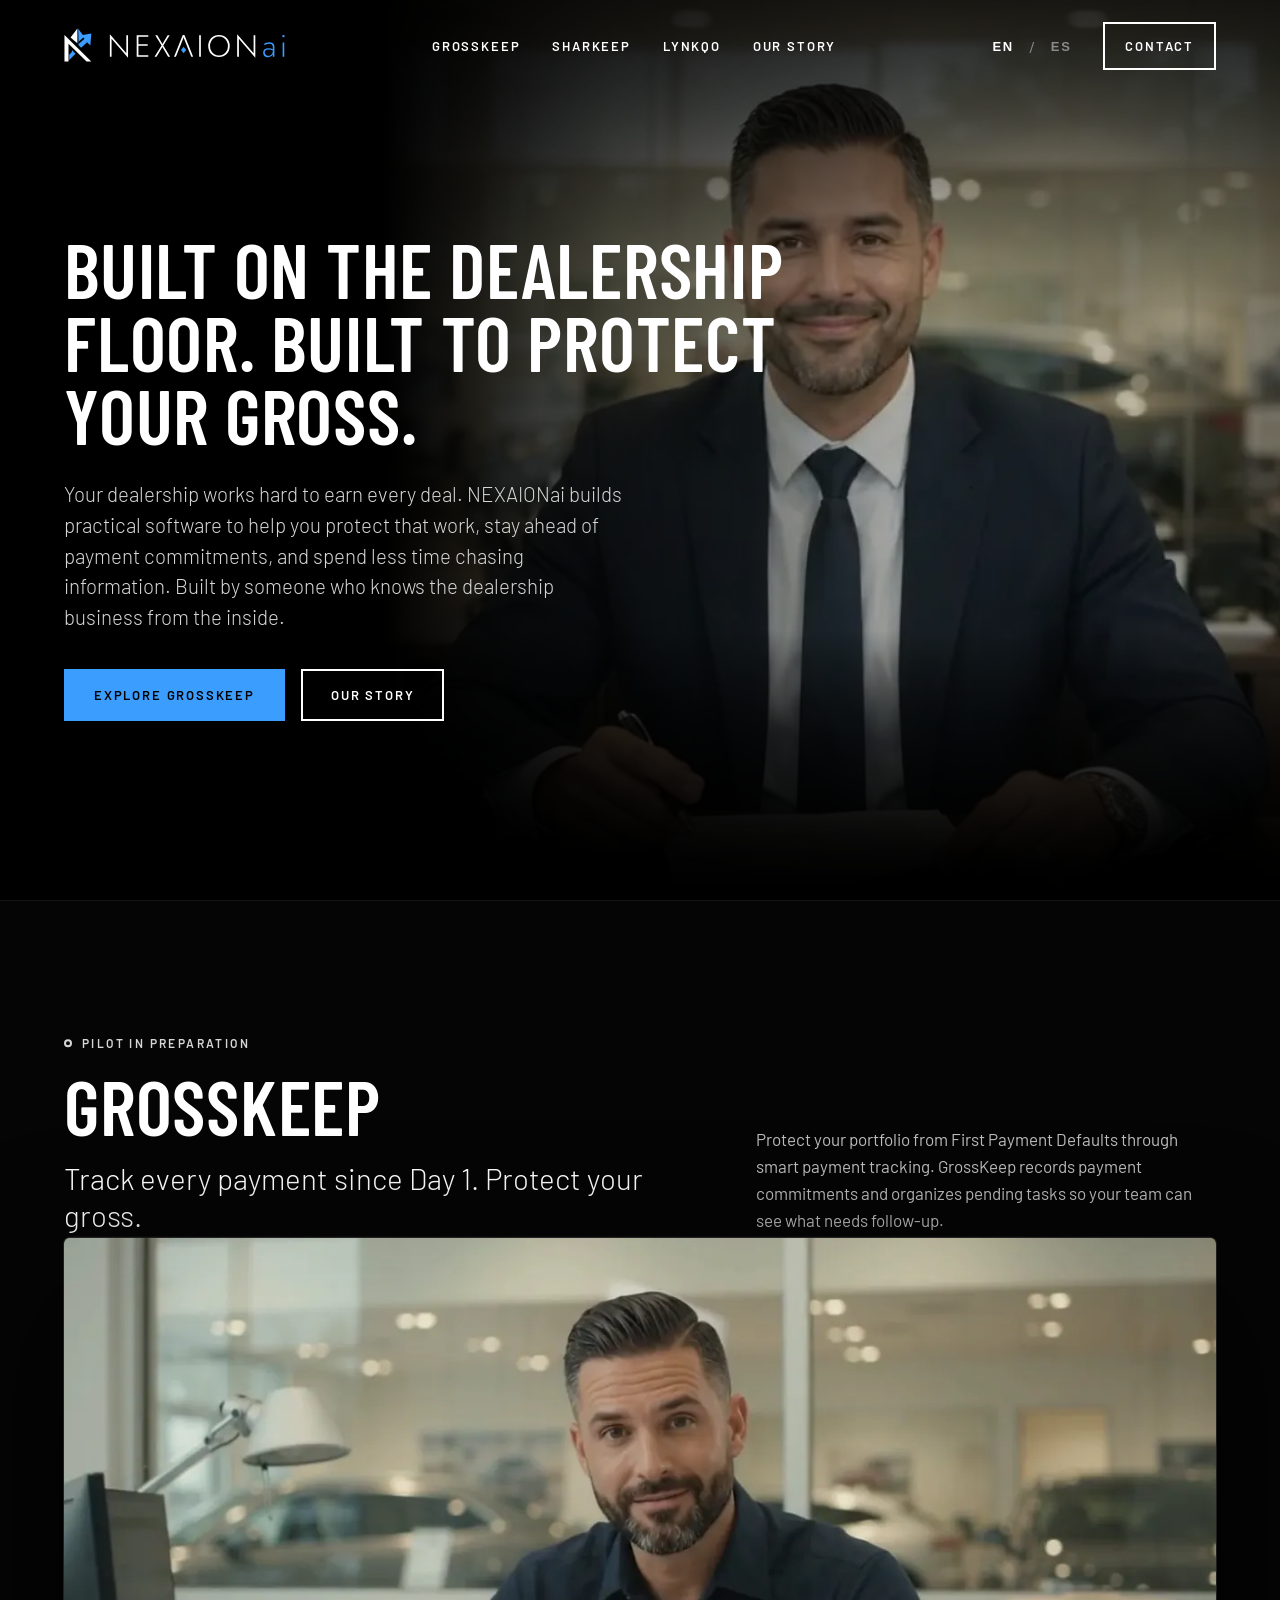
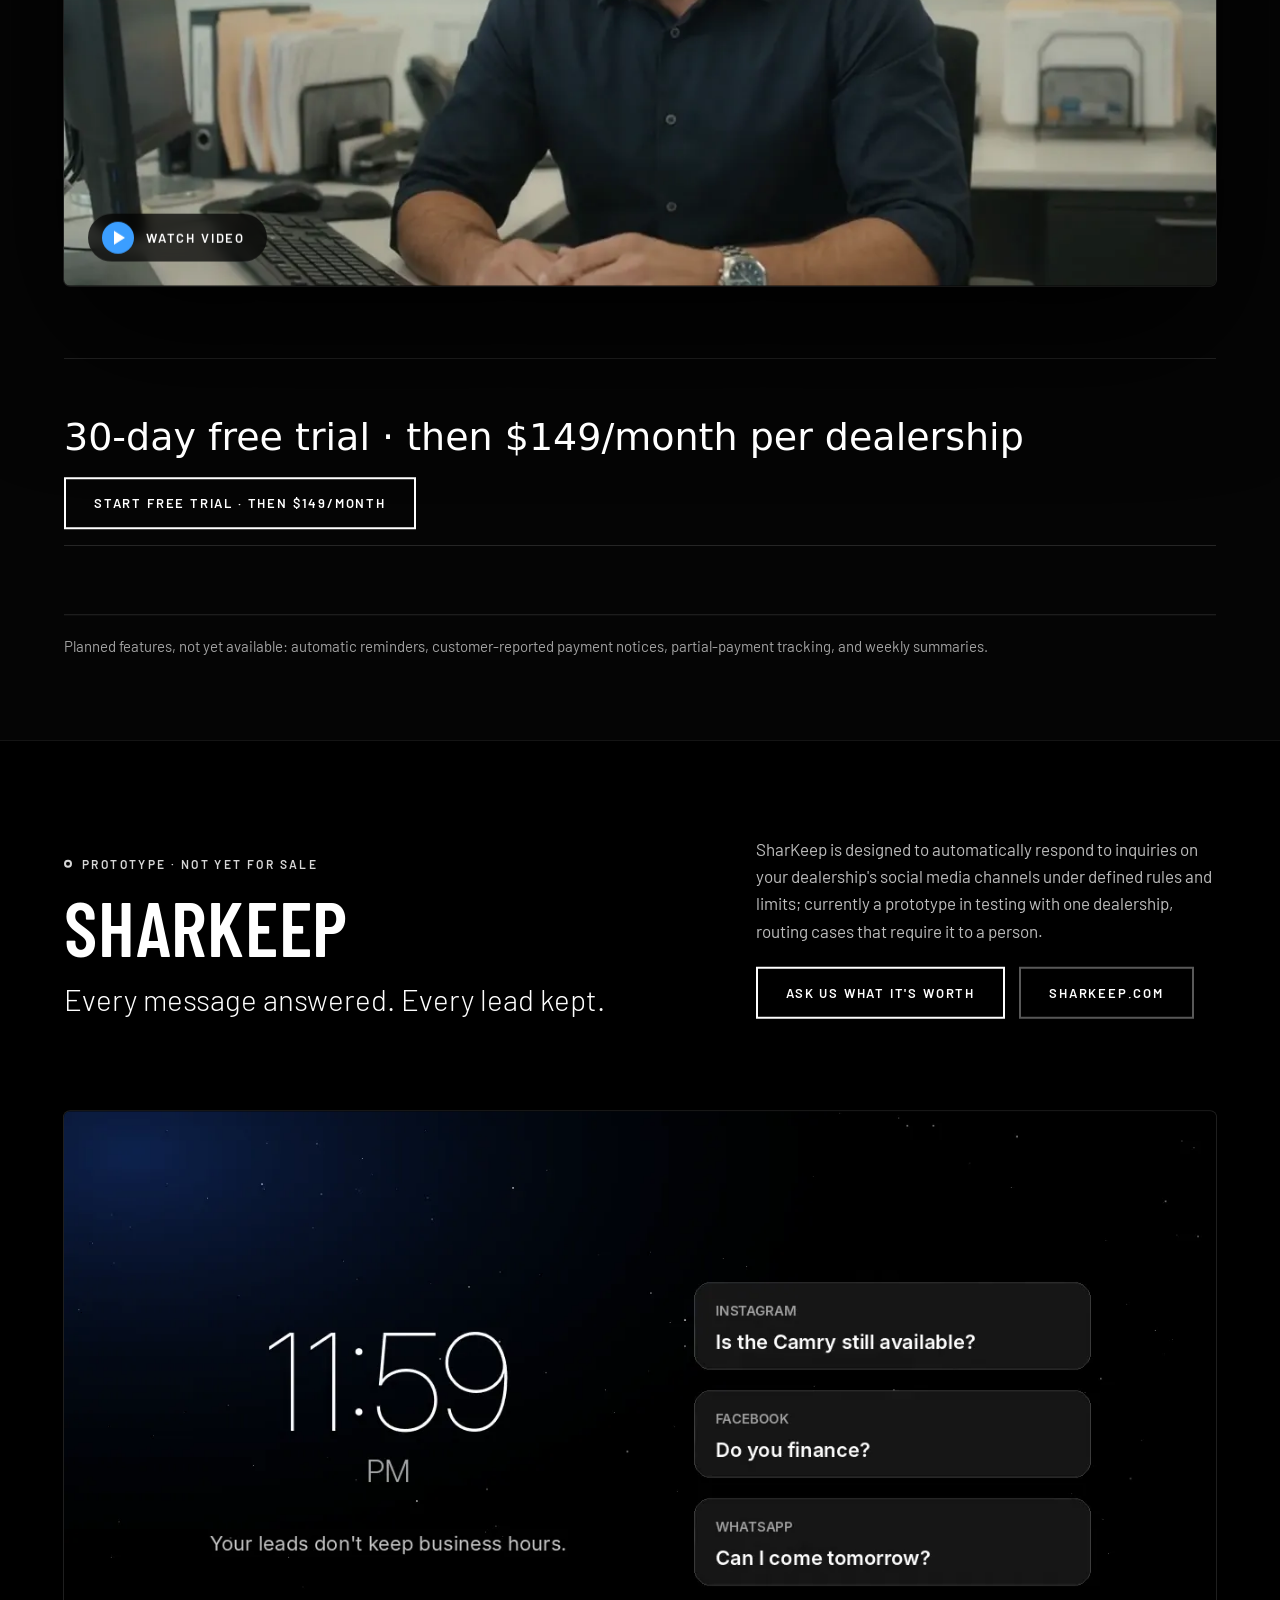
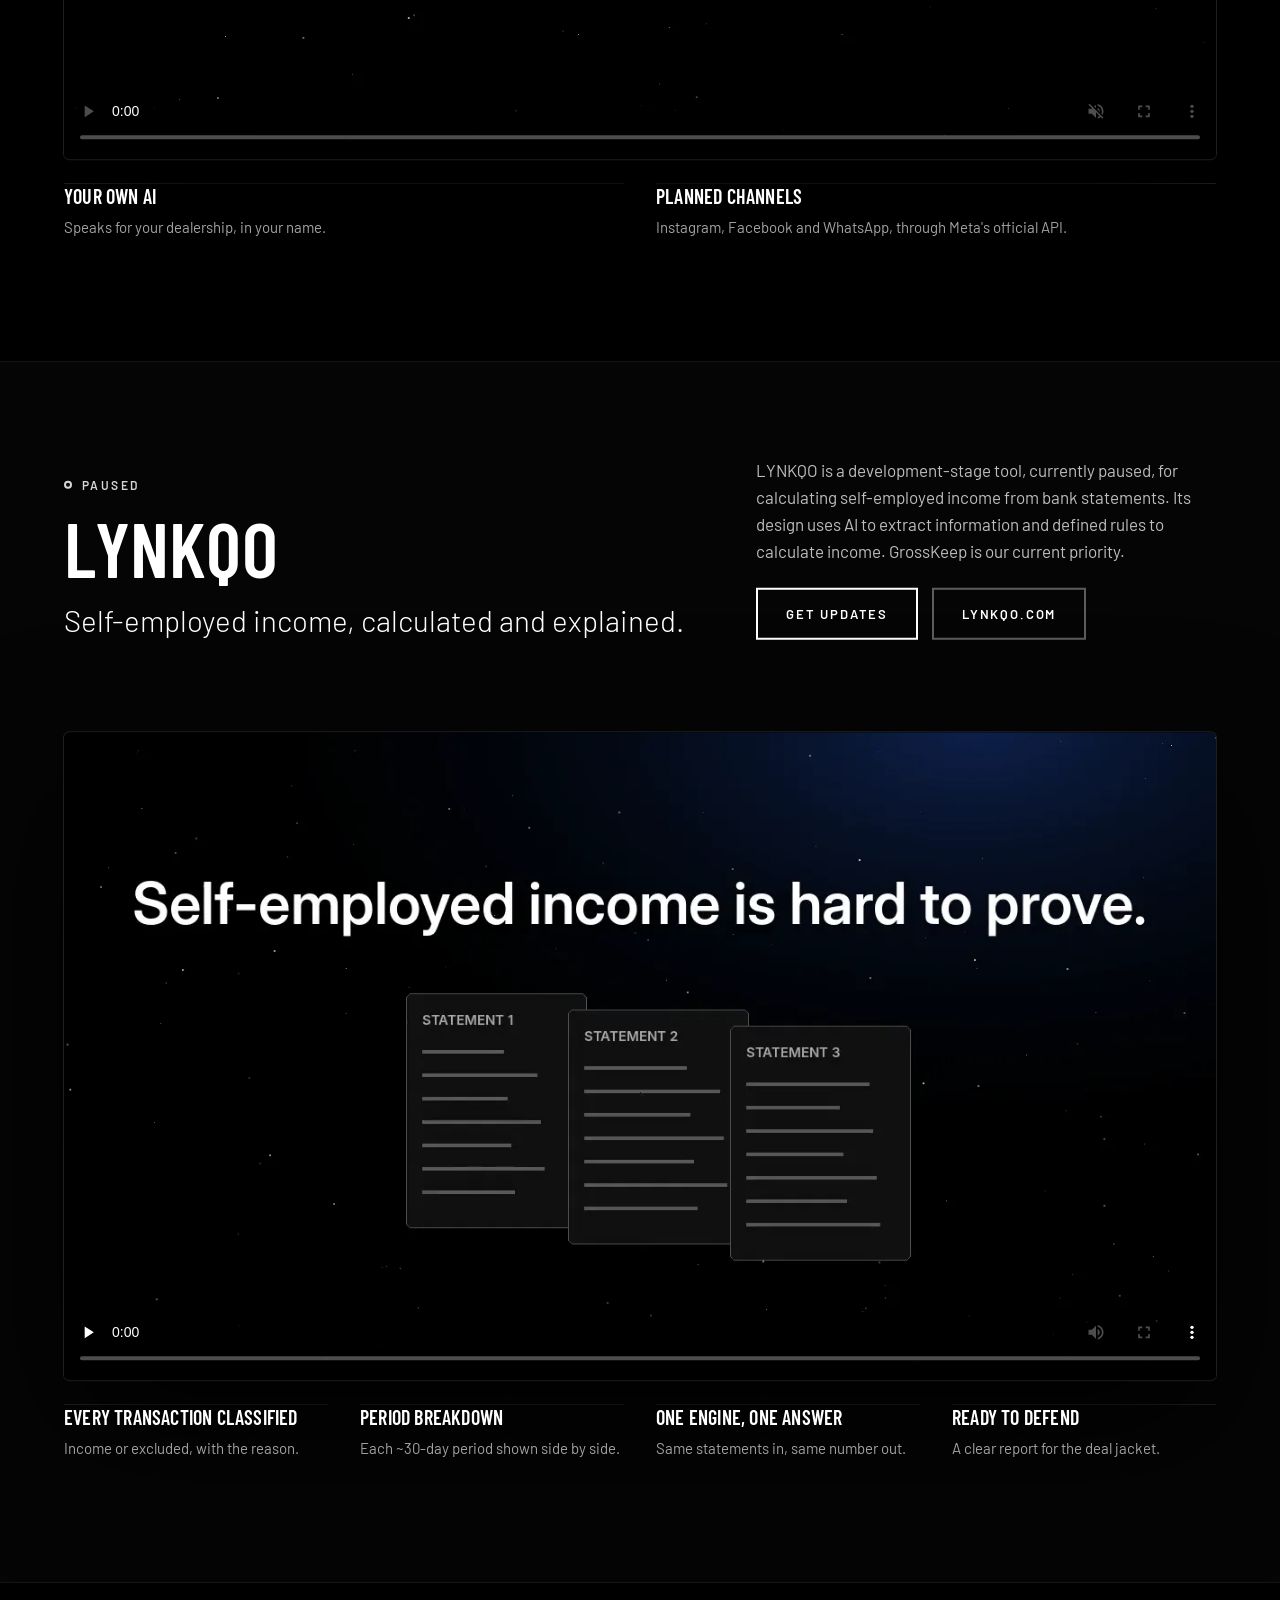
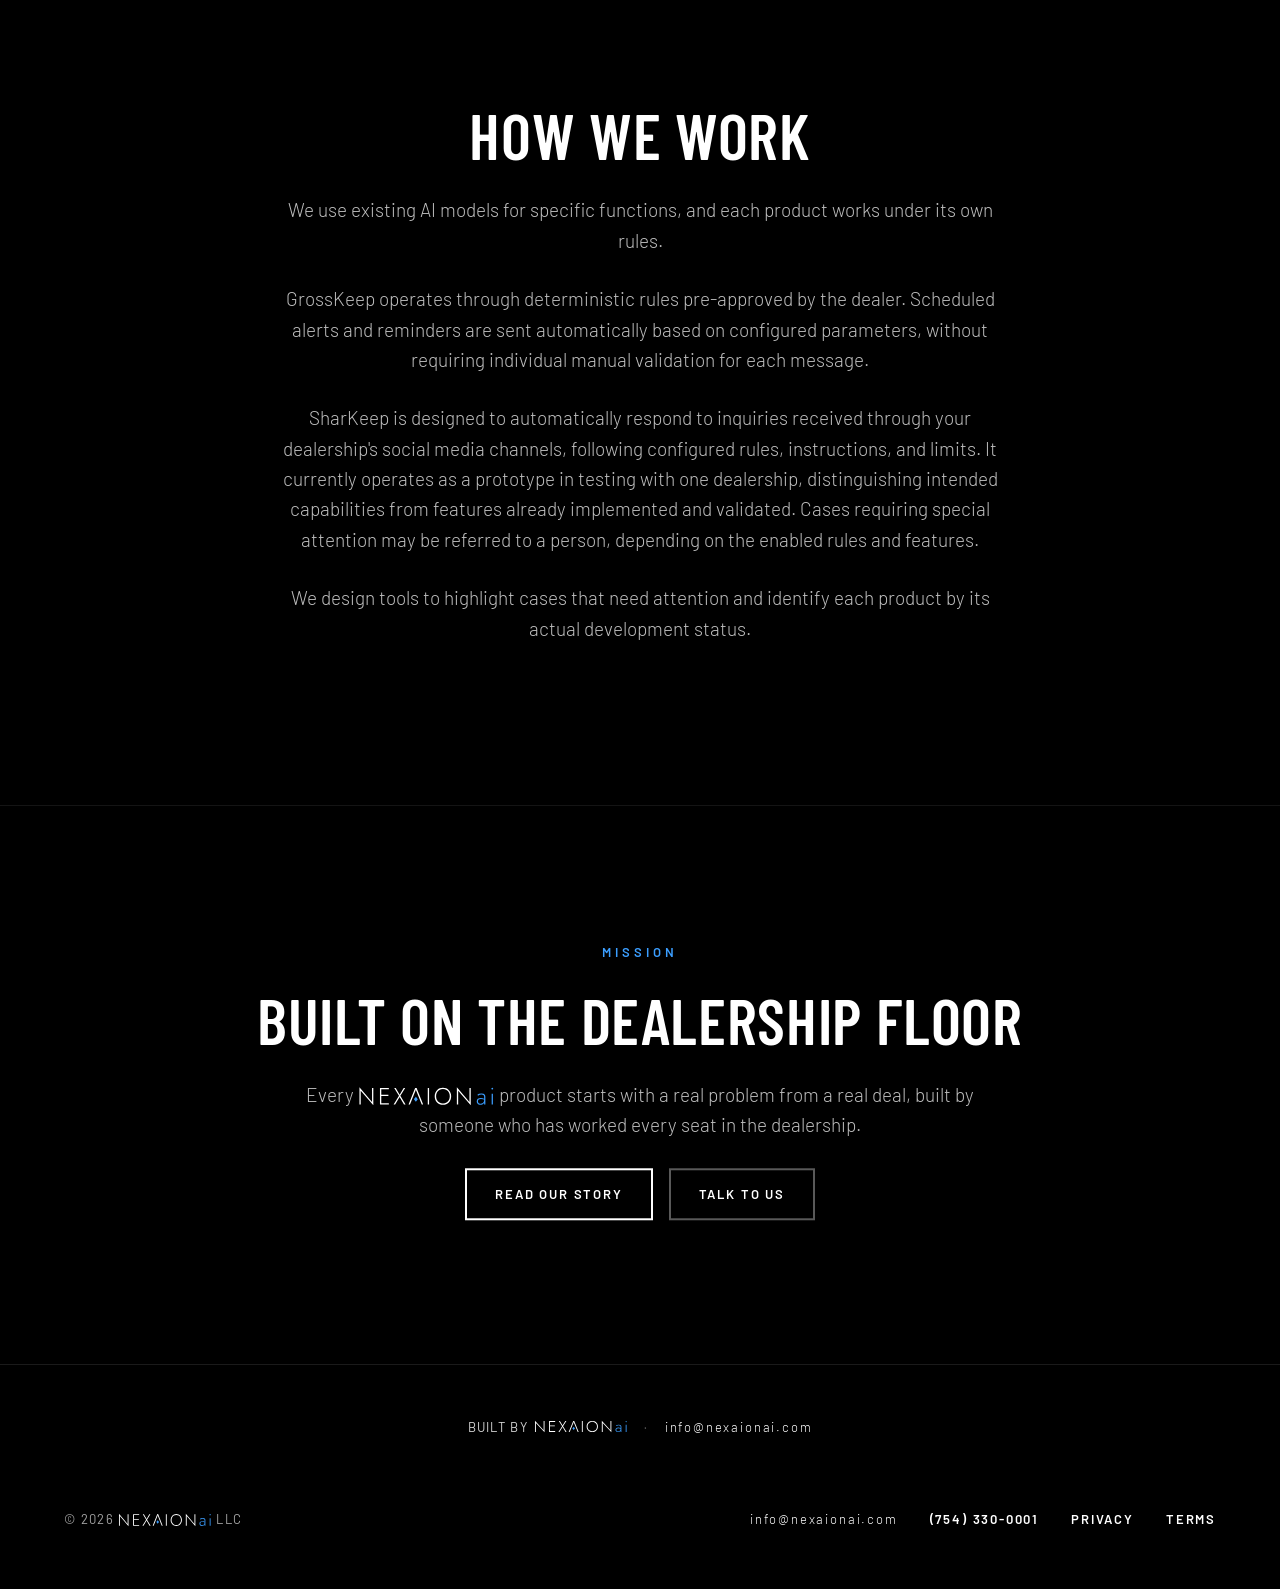
==== commit a008d5b1: "Align GrossKeep homepage copy with available features" ====
--- a/index.html
+++ b/index.html
@@ -143,7 +143,7 @@
 <p style="margin: 0; font-size: clamp(22px, 2.3vw, 32px); line-height: 1.25; font-weight: 300">Track every payment since Day 1. Protect your gross.</p>
 </div>
 <div style="flex: 1 1 360px; max-width: 460px; display: flex; flex-direction: column; gap: 22px">
-<p style="margin: 0; font-size: 17px; line-height: 1.6; color: #bdbdbd">Protect your portfolio from First Payment Defaults through smart payment tracking. Built for high automation, GrossKeep records payment commitments, organizes pending tasks, and triggers automated email and SMS follow-ups (with WhatsApp coming soon), taking the heavy lifting off your staff.</p>
+<p style="margin: 0; font-size: 17px; line-height: 1.6; color: #bdbdbd">Protect your portfolio from First Payment Defaults through smart payment tracking. GrossKeep records payment commitments and organizes pending tasks so your team can see what needs follow-up.</p>
 
 </div>
 </div>
@@ -152,10 +152,9 @@
 <button type="button" class="playbtn" aria-label="Play GrossKeep video"><span class="tri" aria-hidden="true"></span>Watch video</button>
 </div>
 
-<div style="display: flex; flex-wrap: wrap; gap: 16px 48px; align-items: baseline; justify-content: space-between; padding: 36px 0; border-top: 1px solid #262626; border-bottom: 1px solid #262626">
-<p style="margin: 0; font-family: 'Barlow Condensed', sans-serif; font-size: clamp(32px, 4vw, 56px); font-weight: 600; text-transform: uppercase; line-height: 1">30-day free trial</p>
-<p style="margin: 0; font-size: clamp(20px, 2vw, 26px); font-weight: 300; color: #d6d6d6">then <strong style="font-weight: 600; color: #ffffff">$149/month</strong> per dealership</p>
-<a href="mailto:info@nexaionai.com?subject=GrossKeep%20free%20trial" class="btn">Start free trial · then $149/month</a>
+<div style="display: flex; flex-wrap: wrap; gap: 16px 48px; align-items: center; justify-content: space-between; padding: 36px 0; border-top: 1px solid #262626; border-bottom: 1px solid #262626">
+<p style="margin: 0; font-size: clamp(24px, 3vw, 38px); font-weight: 500; color: #ffffff; line-height: 1.2">30-day free trial · then $149/month per dealership</p>
+<a href="mailto:info@nexaionai.com?subject=GrossKeep%2030-day%20free%20trial" class="btn">Start free trial · then $149/month</a>
 </div>
 <p style="margin: 0; padding-top: 20px; border-top: 1px solid #262626; color: #a3a3a3; font-size: 15px; line-height: 1.5">Planned features, not yet available: automatic reminders, customer-reported payment notices, partial-payment tracking, and weekly summaries.</p>
 </div>
@@ -177,7 +176,7 @@
 <div class="poster" aria-label="SharKeep">
 <video controls src="media/sharkeep-17s-en.mp4" data-es-src="media/sharkeep-17s.mp4" poster="media/poster-sharkeep.webp" data-es-poster="media/poster-sharkeep-es.webp" autoplay muted loop playsinline preload="metadata" width="1280" height="720" aria-label="SharKeep video" style="position:absolute;inset:0;width:100%;height:100%;object-fit:cover;display:block;background:#000"></video>
 </div>
-<div style="display: grid; grid-template-columns: repeat(auto-fit, minmax(220px, 1fr)); gap: 32px"><div style="padding-top: 20px; border-top: 1px solid #262626"><h3 style="font-size: 20px">Your own AI</h3><p style="margin: 8px 0 0; color: #a3a3a3; font-size: 15px; line-height: 1.5">Speaks for your dealership, in your name.</p></div><div style="padding-top: 20px; border-top: 1px solid #262626"><h3 style="font-size: 20px">Planned channels:</h3><p style="margin: 8px 0 0; color: #a3a3a3; font-size: 15px; line-height: 1.5">Facebook Marketplace, Instagram and TikTok</p></div></div>
+<div style="display: grid; grid-template-columns: repeat(auto-fit, minmax(220px, 1fr)); gap: 32px"><div style="padding-top: 20px; border-top: 1px solid #262626"><h3 style="font-size: 20px">Your own AI</h3><p style="margin: 8px 0 0; color: #a3a3a3; font-size: 15px; line-height: 1.5">Speaks for your dealership, in your name.</p></div><div style="padding-top: 20px; border-top: 1px solid #262626"><h3 style="font-size: 20px">Planned channels</h3><p style="margin: 8px 0 0; color: #a3a3a3; font-size: 15px; line-height: 1.5">Instagram, Facebook and WhatsApp, through Meta's official API.</p></div></div>
 </div>
 </section>
 
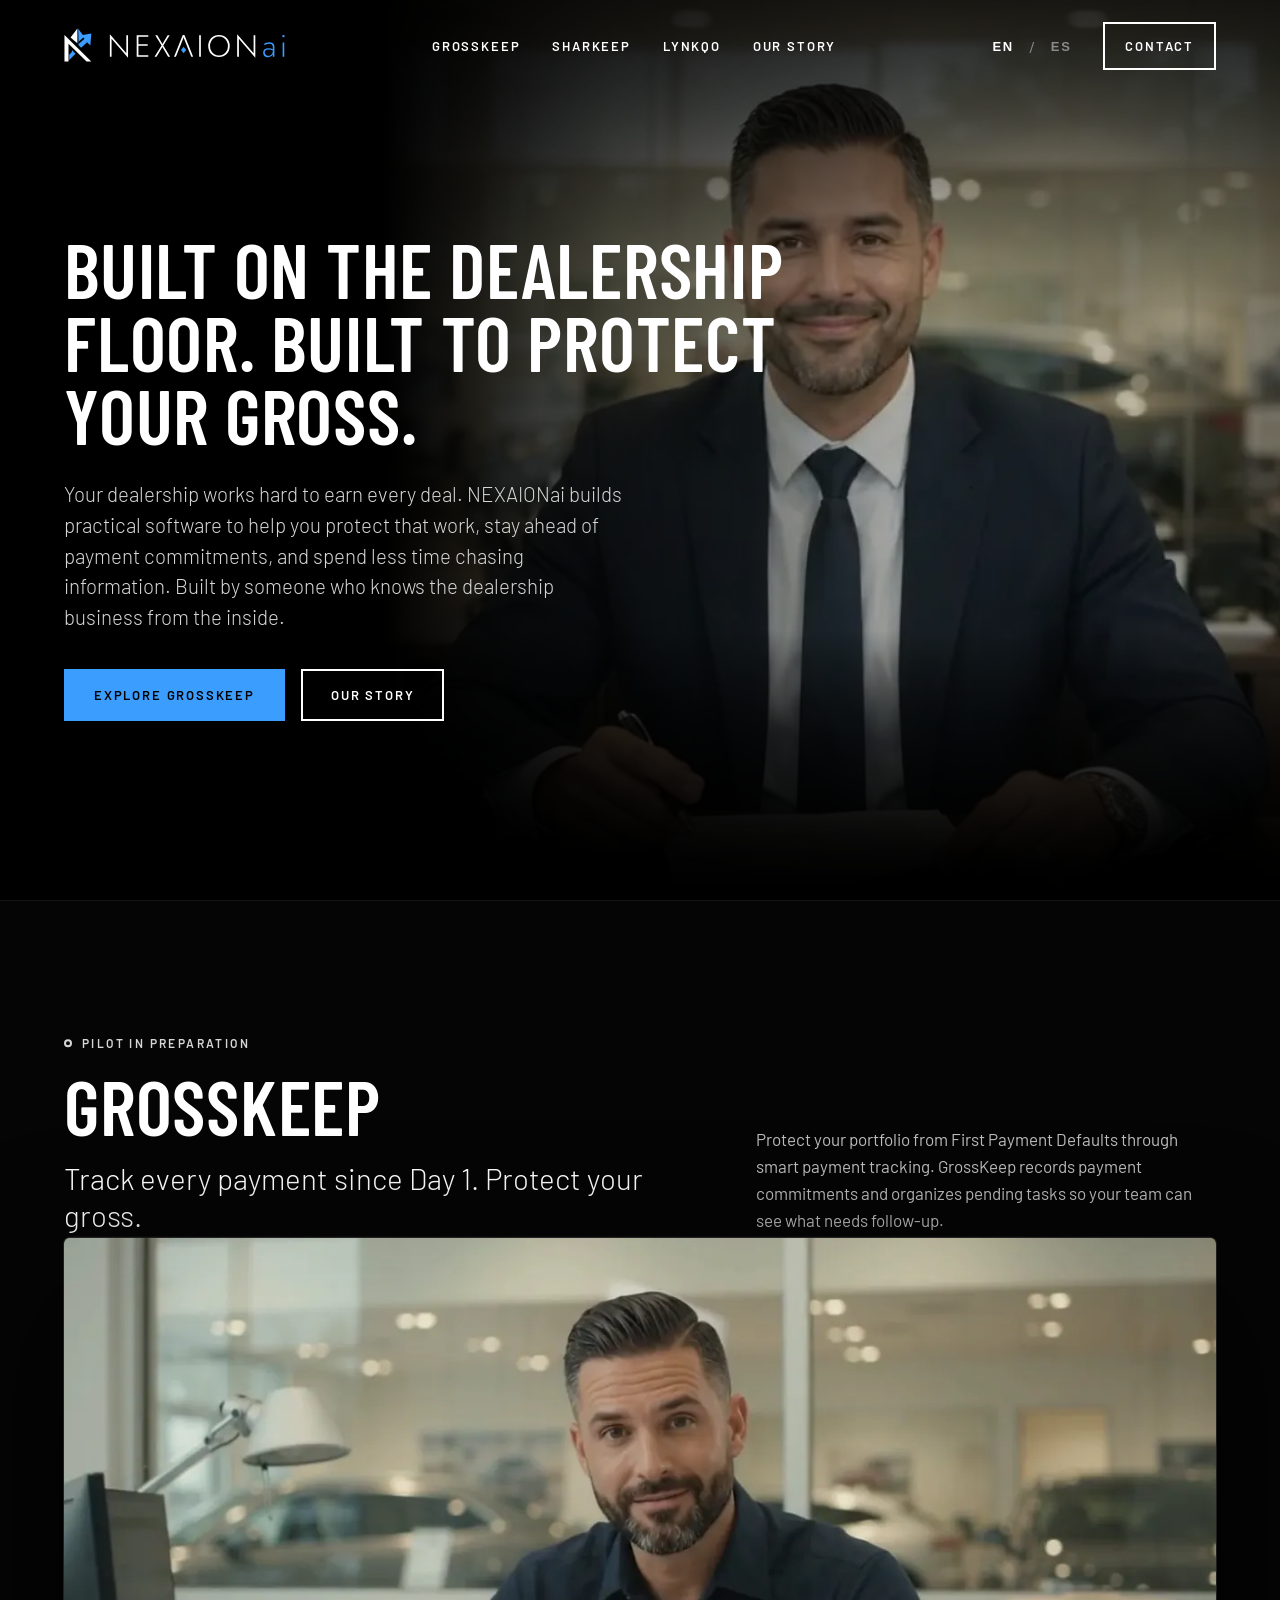
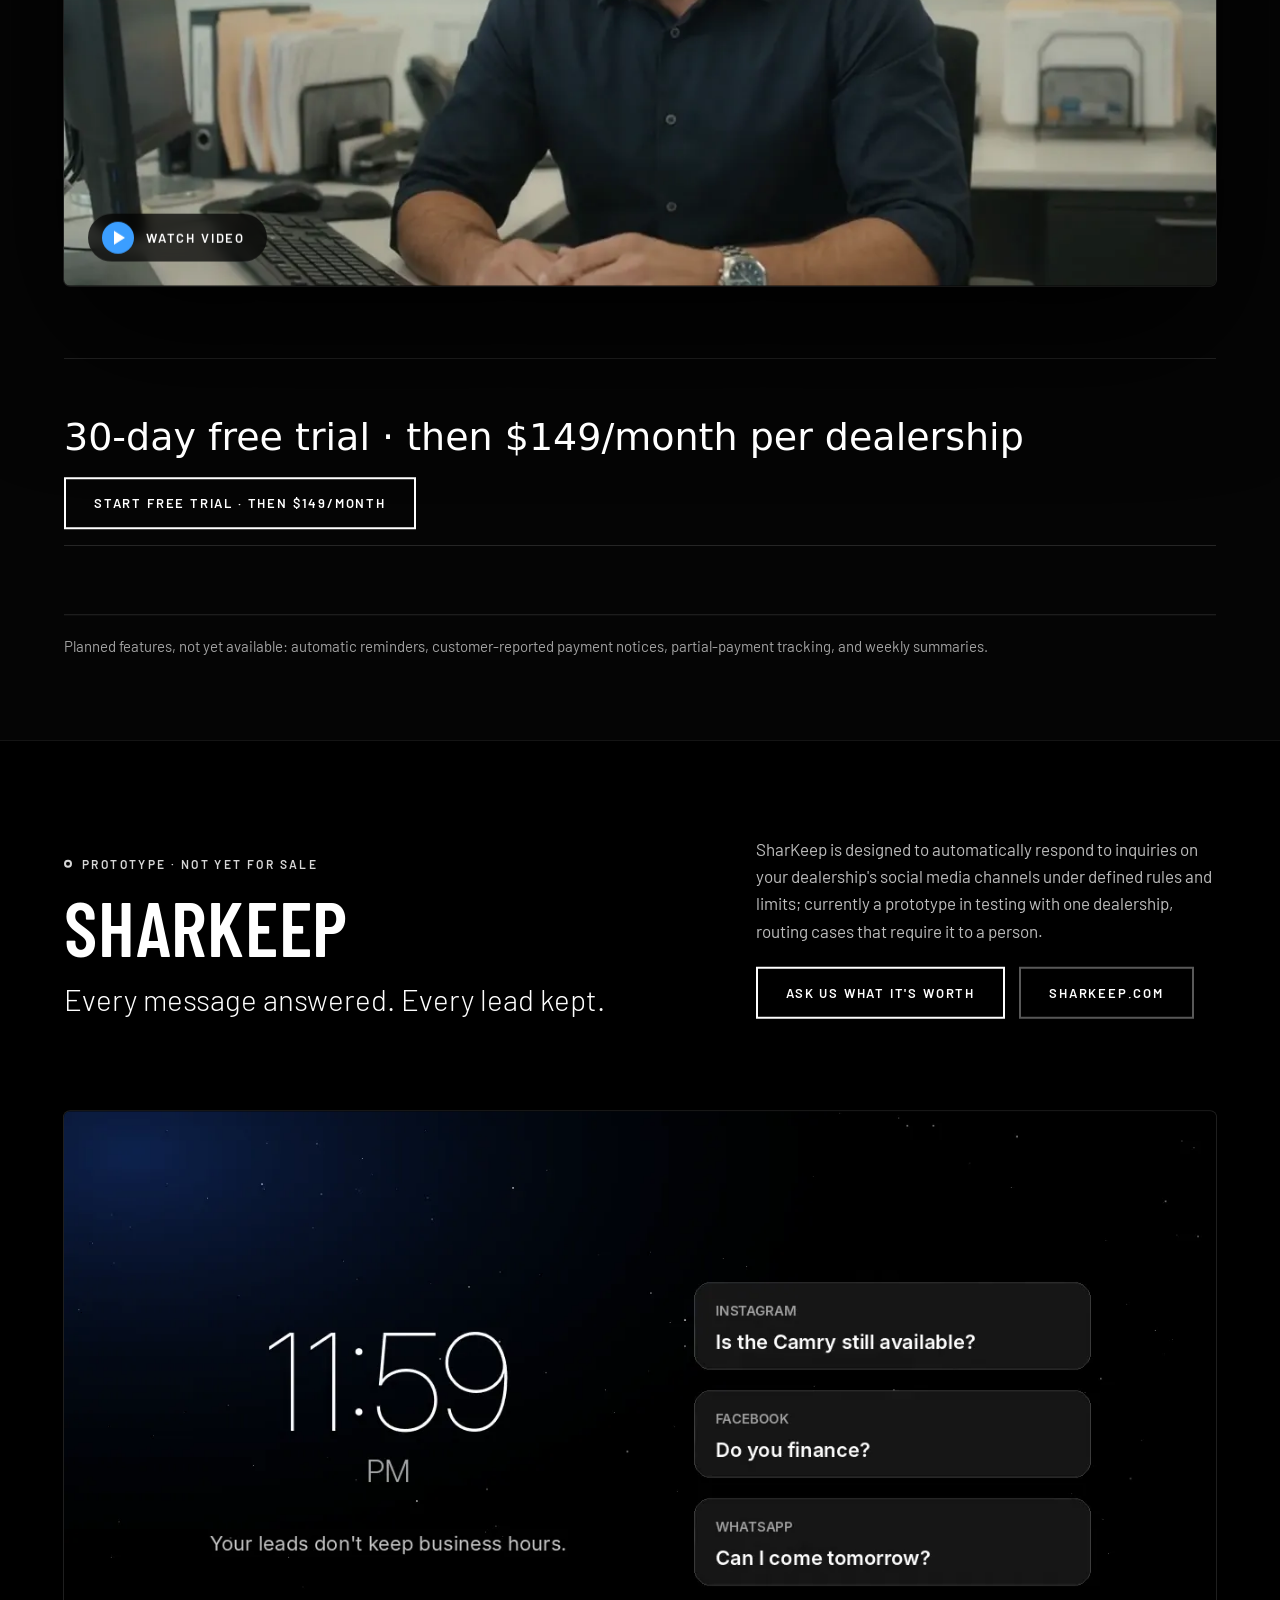
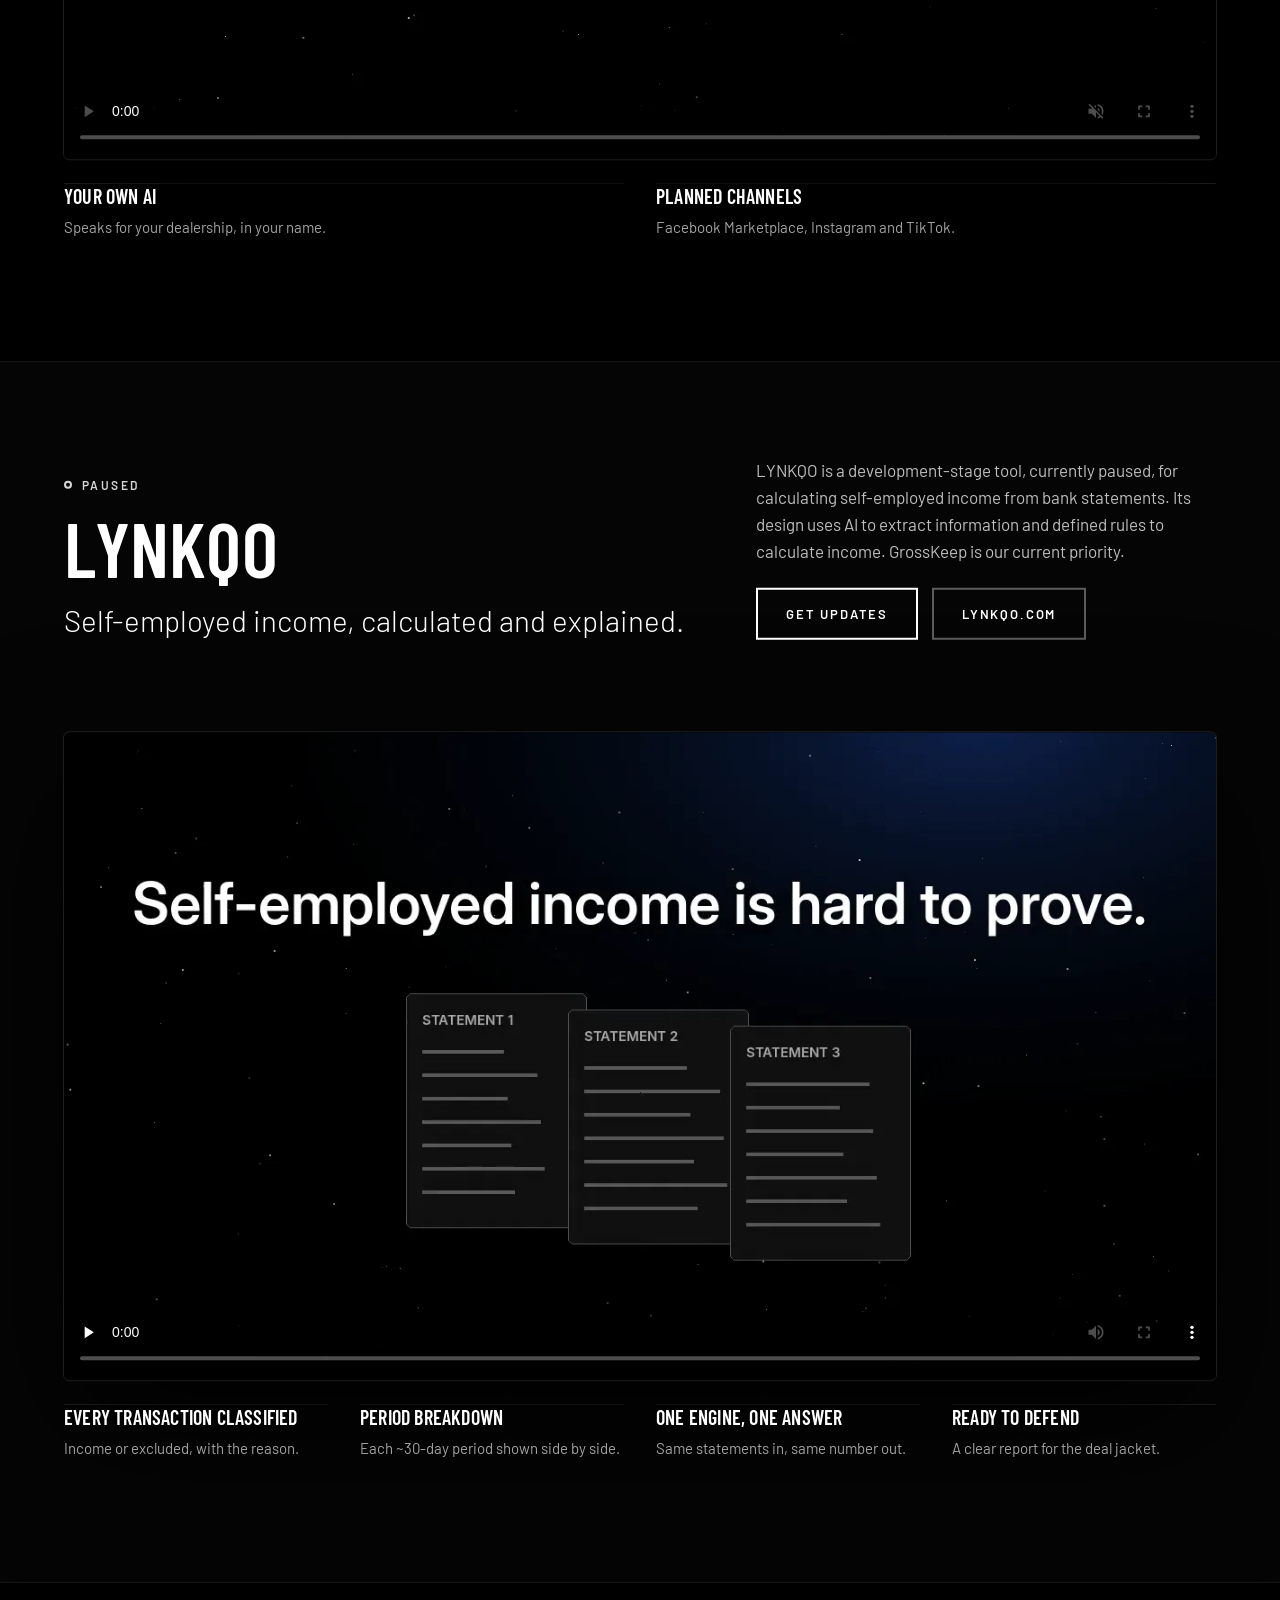
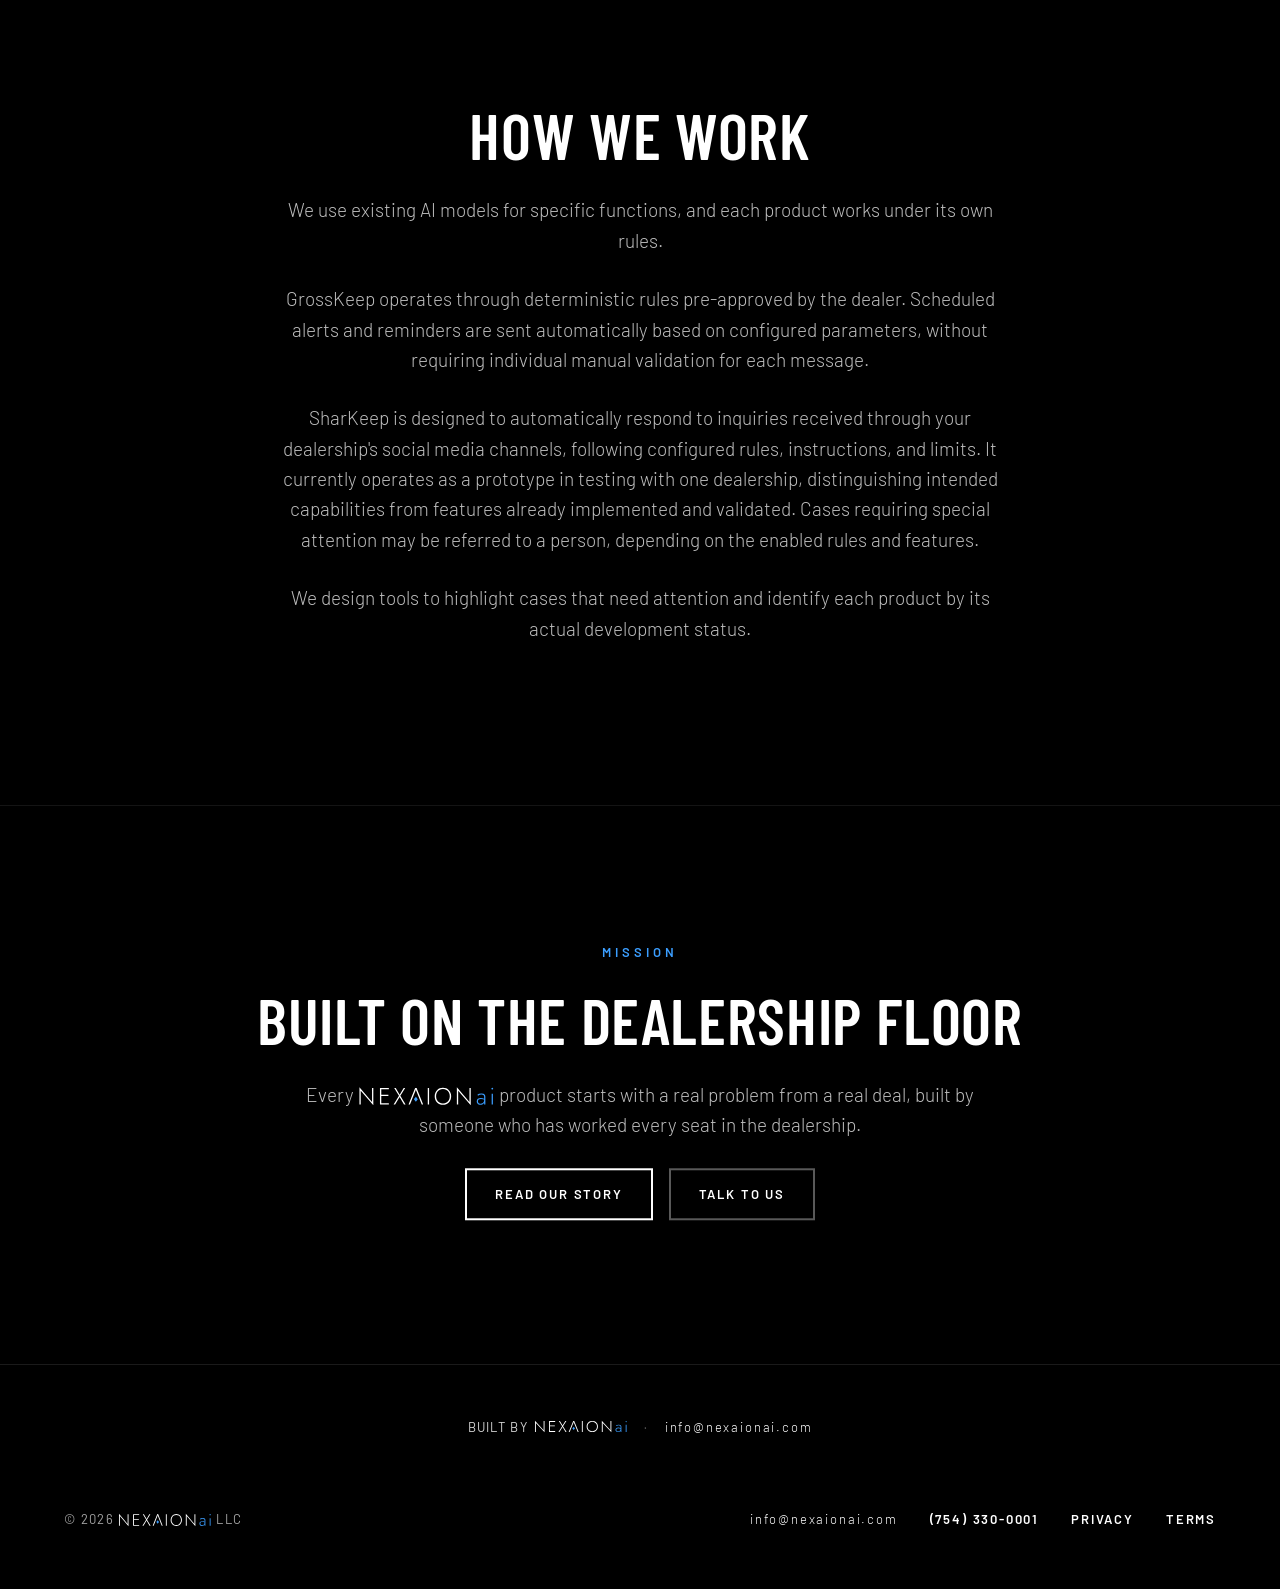
==== commit e7200419: "Merge a008d5b158dfae104f453c837e6f3eb64d92f1c1 into 83c7a91acb3ae697e679617f9546e8d6649e518b" ====
--- a/index.html
+++ b/index.html
@@ -176,7 +176,7 @@
 <div class="poster" aria-label="SharKeep">
 <video controls src="media/sharkeep-17s-en.mp4" data-es-src="media/sharkeep-17s.mp4" poster="media/poster-sharkeep.webp" data-es-poster="media/poster-sharkeep-es.webp" autoplay muted loop playsinline preload="metadata" width="1280" height="720" aria-label="SharKeep video" style="position:absolute;inset:0;width:100%;height:100%;object-fit:cover;display:block;background:#000"></video>
 </div>
-<div style="display: grid; grid-template-columns: repeat(auto-fit, minmax(220px, 1fr)); gap: 32px"><div style="padding-top: 20px; border-top: 1px solid #262626"><h3 style="font-size: 20px">Your own AI</h3><p style="margin: 8px 0 0; color: #a3a3a3; font-size: 15px; line-height: 1.5">Speaks for your dealership, in your name.</p></div><div style="padding-top: 20px; border-top: 1px solid #262626"><h3 style="font-size: 20px">Planned channels</h3><p style="margin: 8px 0 0; color: #a3a3a3; font-size: 15px; line-height: 1.5">Instagram, Facebook and WhatsApp, through Meta's official API.</p></div></div>
+<div style="display: grid; grid-template-columns: repeat(auto-fit, minmax(220px, 1fr)); gap: 32px"><div style="padding-top: 20px; border-top: 1px solid #262626"><h3 style="font-size: 20px">Your own AI</h3><p style="margin: 8px 0 0; color: #a3a3a3; font-size: 15px; line-height: 1.5">Speaks for your dealership, in your name.</p></div><div style="padding-top: 20px; border-top: 1px solid #262626"><h3 style="font-size: 20px">Planned channels</h3><p style="margin: 8px 0 0; color: #a3a3a3; font-size: 15px; line-height: 1.5">Facebook Marketplace, Instagram and TikTok.</p></div></div>
 </div>
 </section>
 
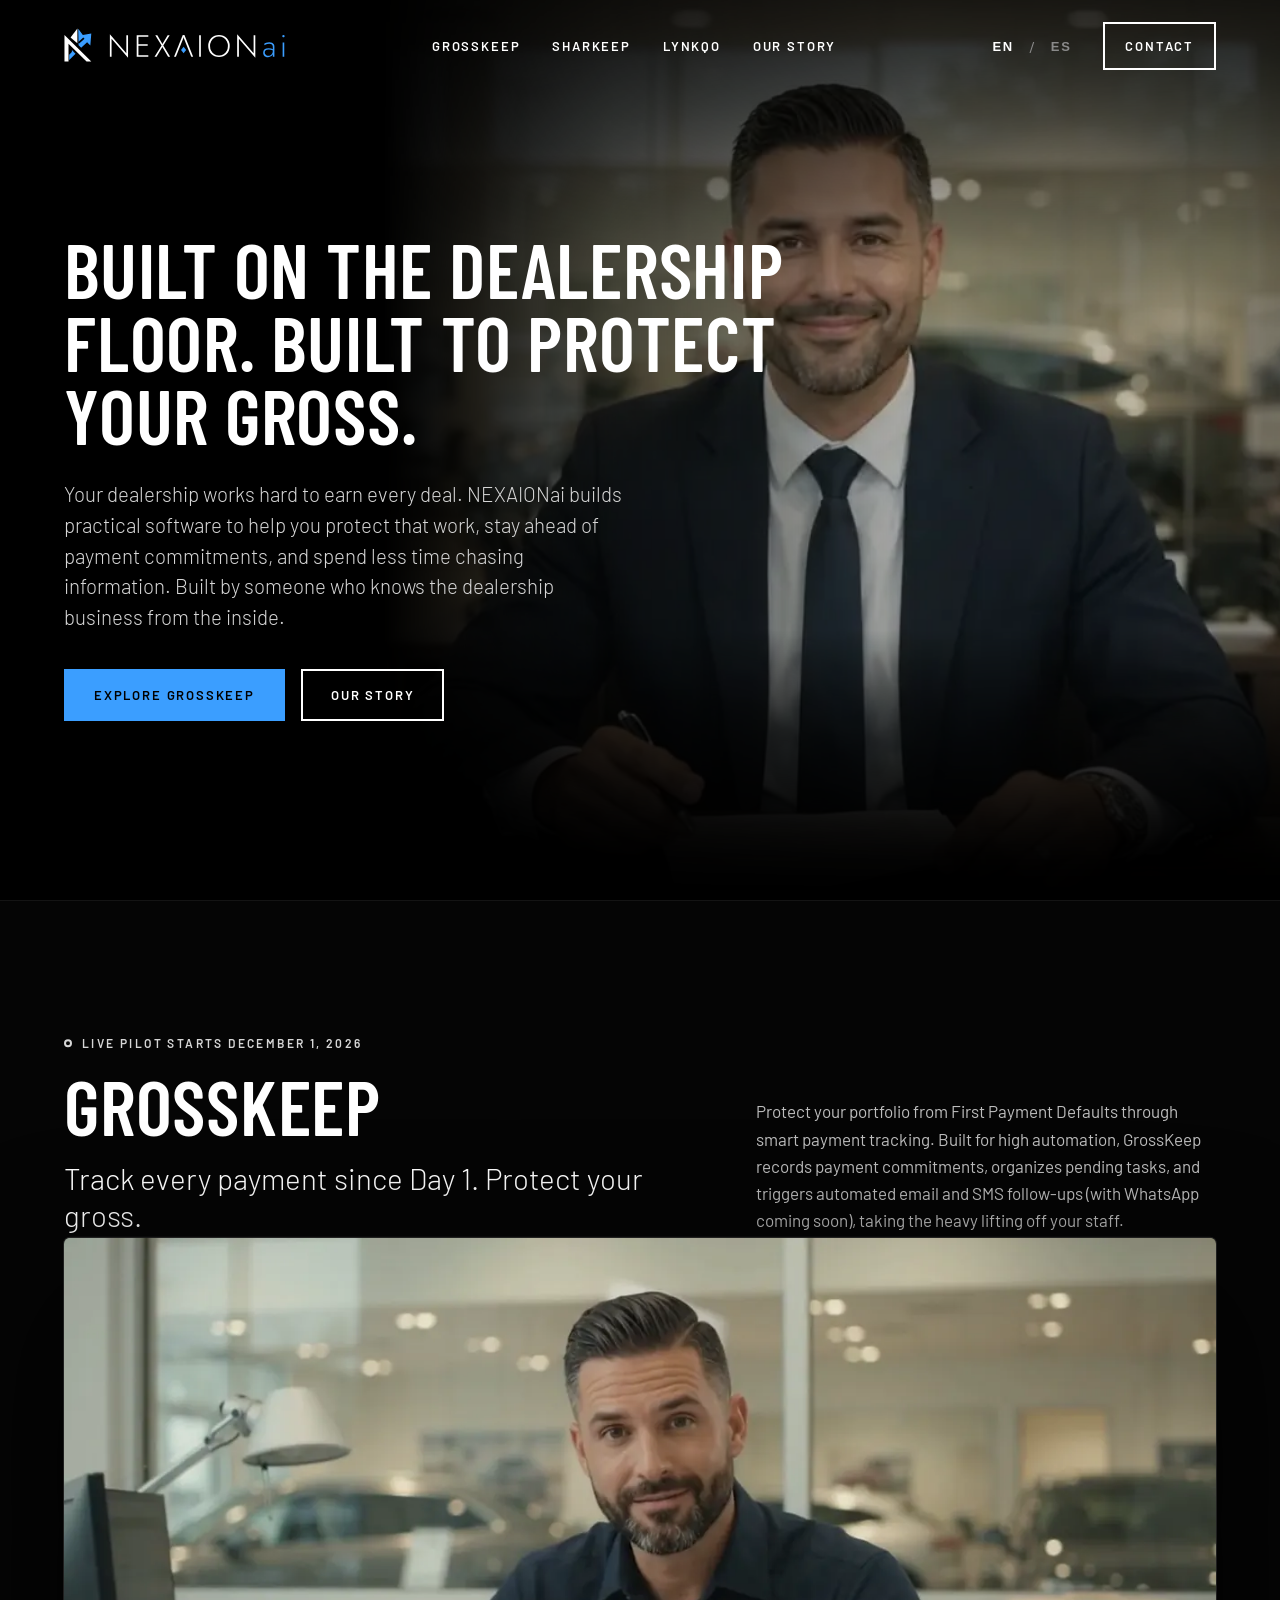
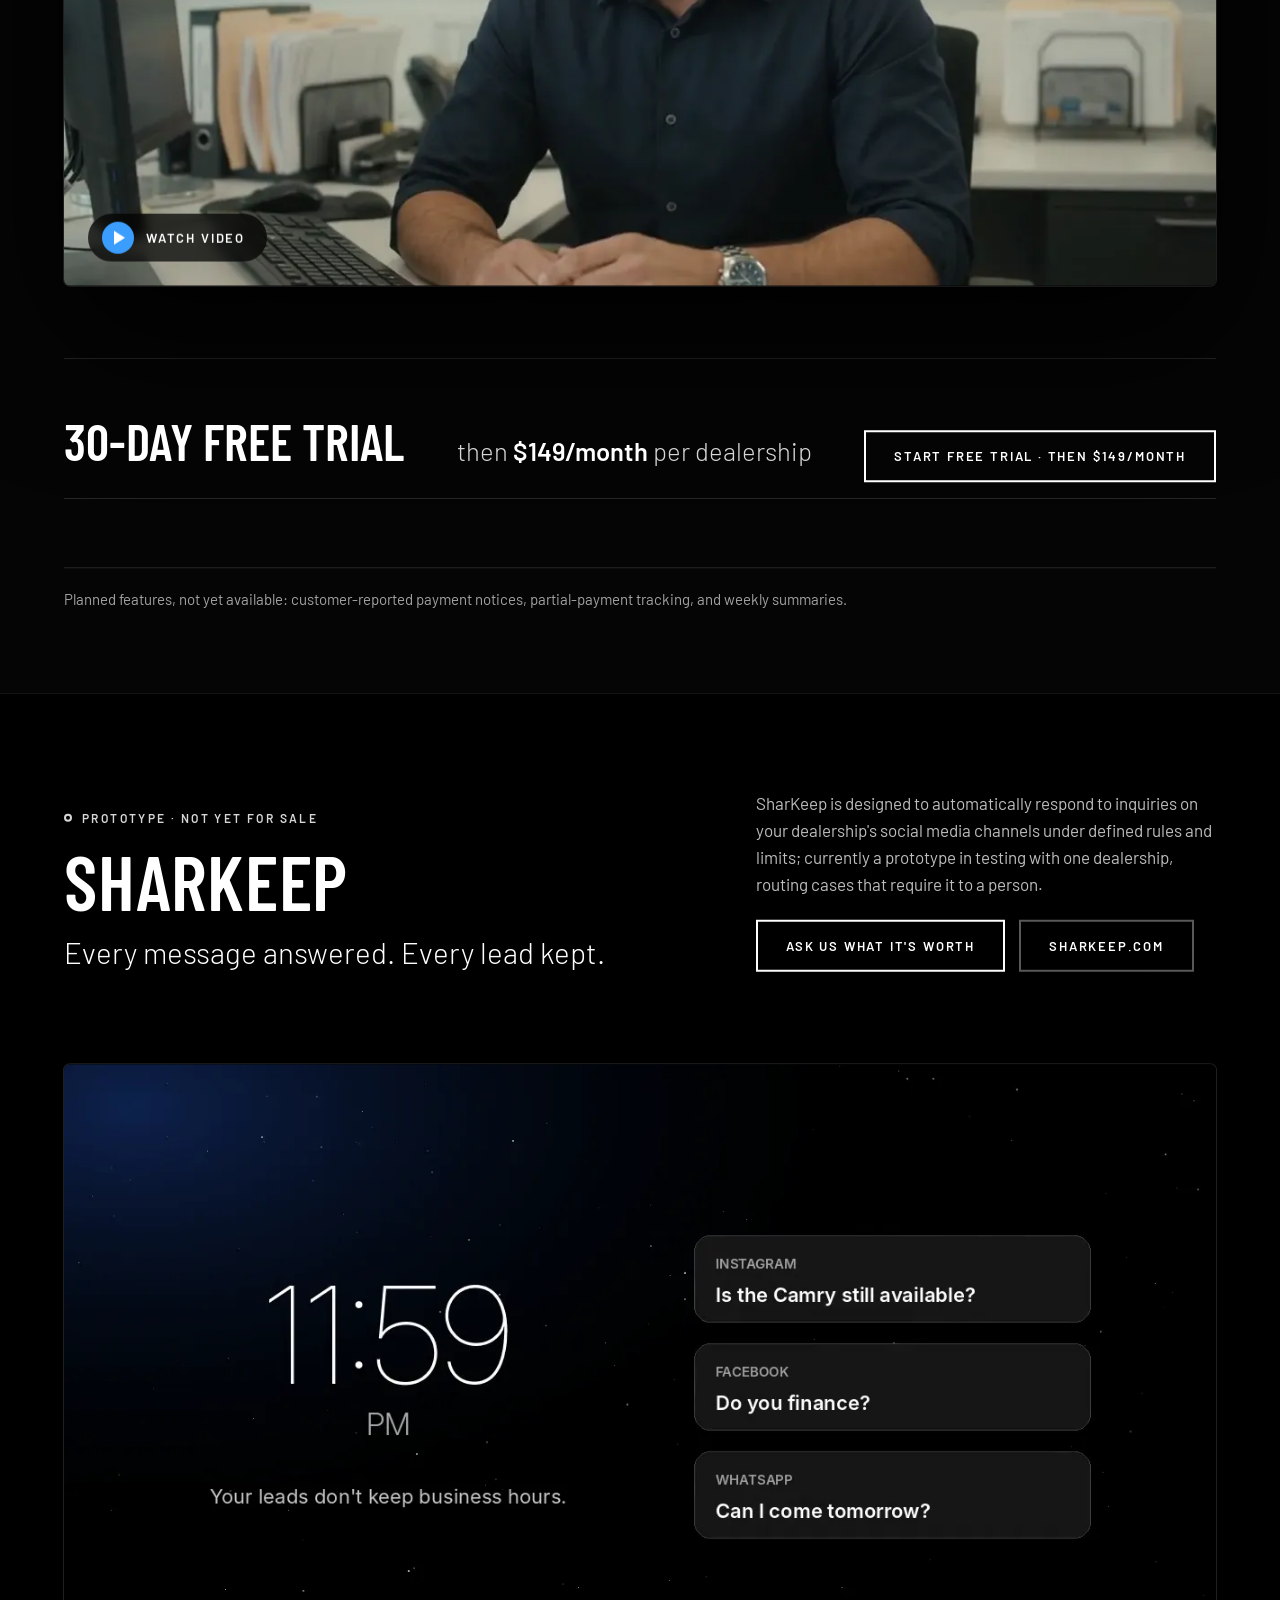
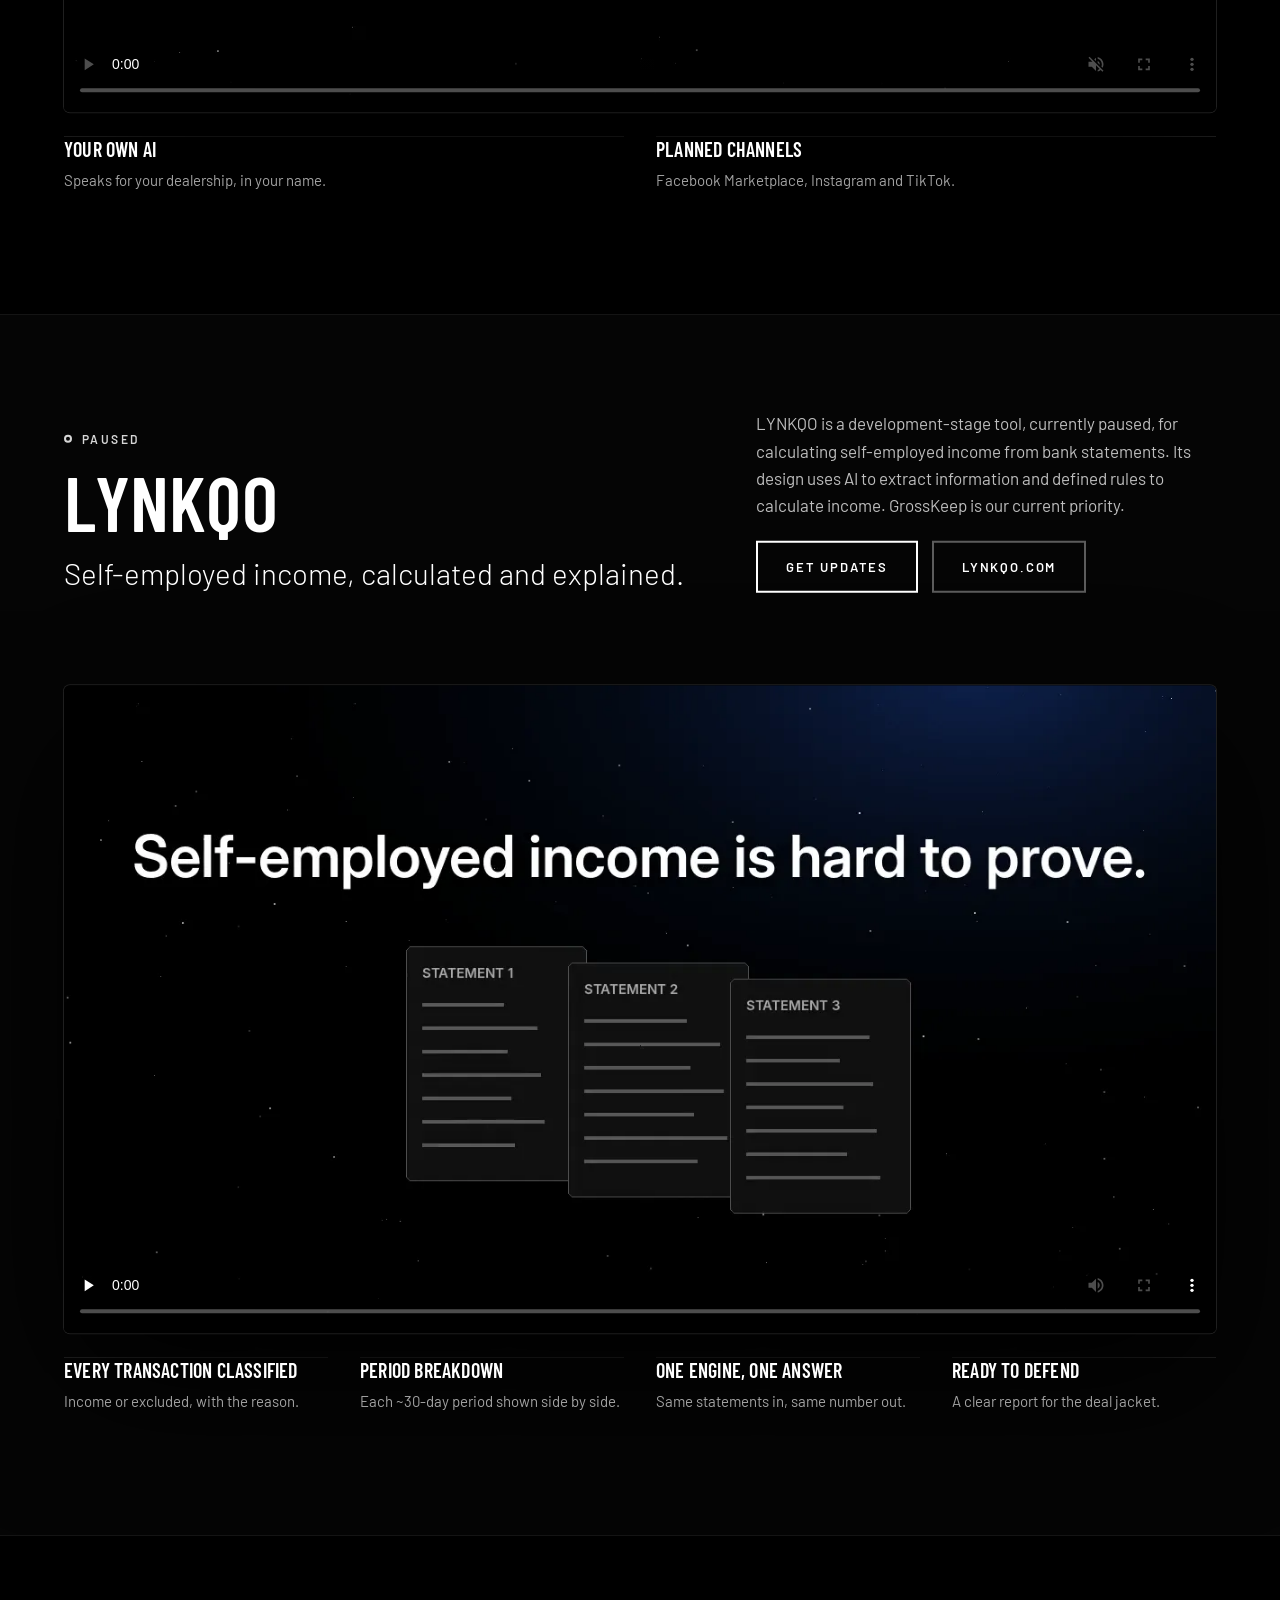
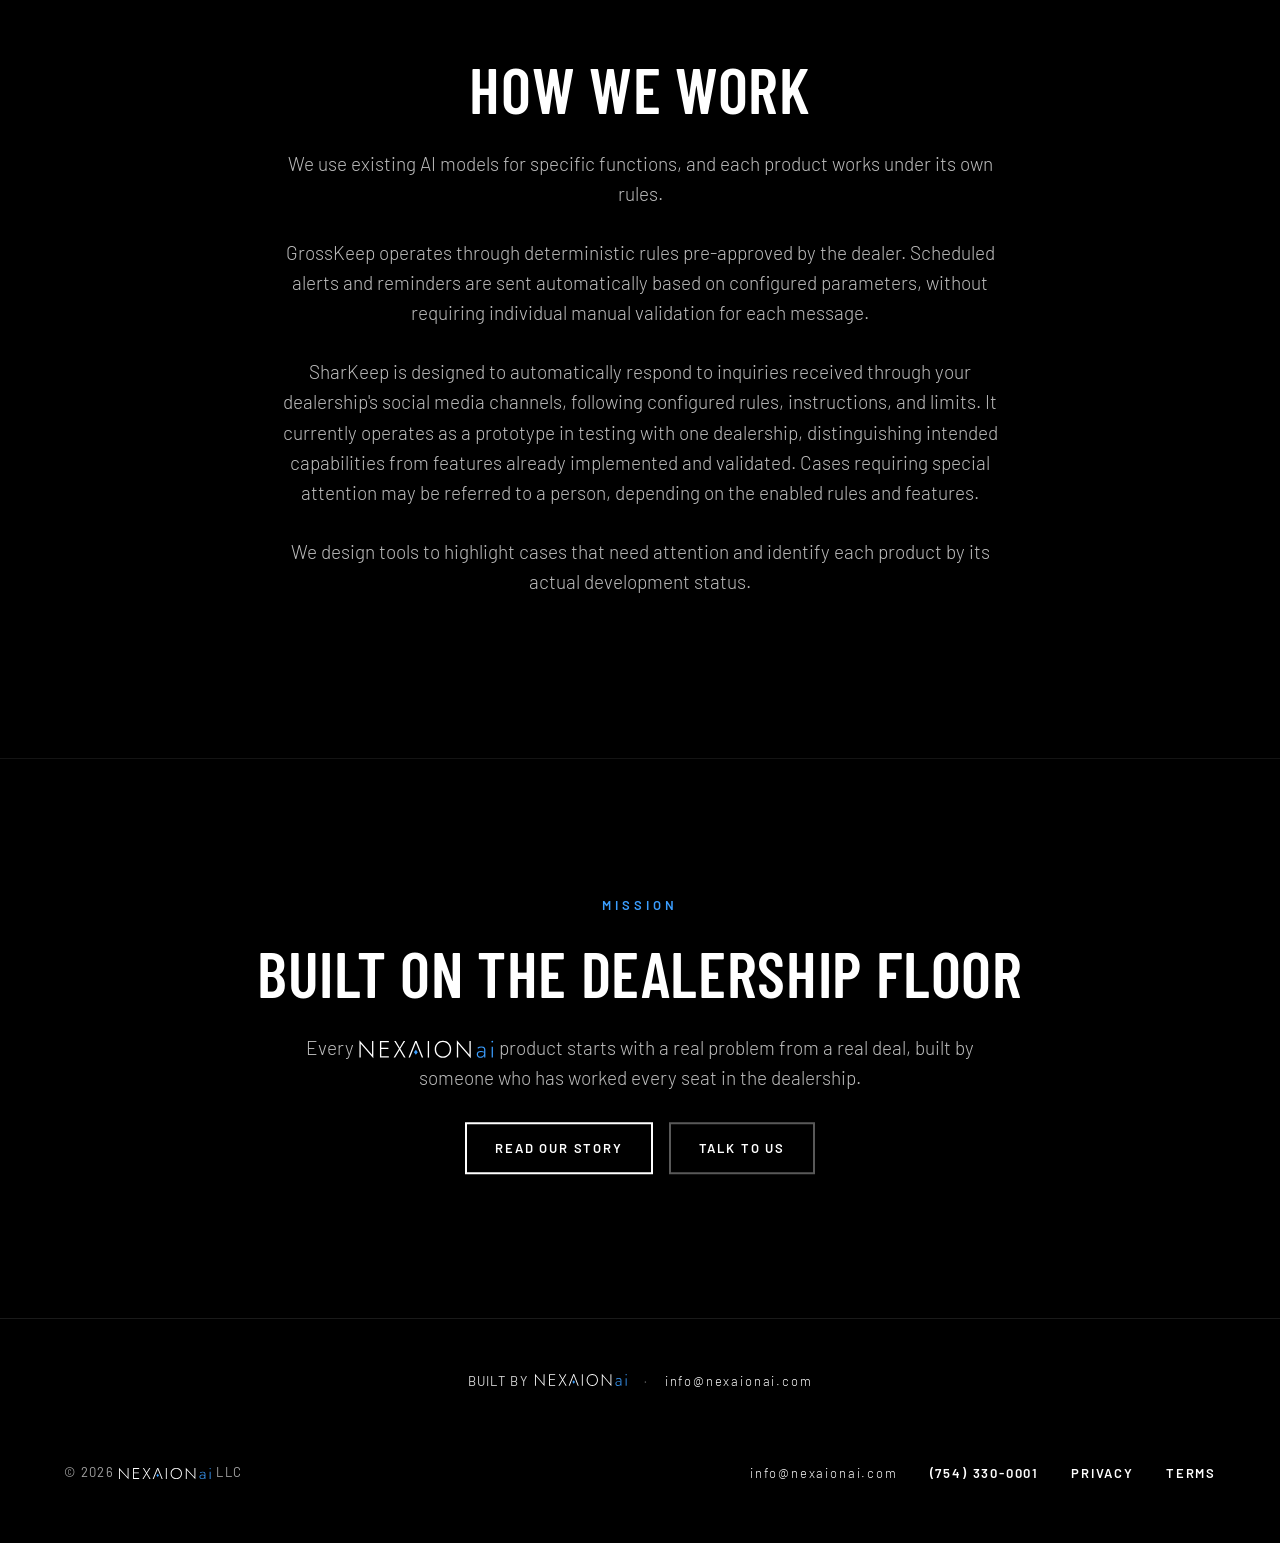
==== commit b6659b66: "GrossKeep: reminders out of "planned features", status = live pilot Dec 1 Founder order 27-nov-2026:" ====
--- a/index.html
+++ b/index.html
@@ -138,12 +138,12 @@
 <div style="max-width: 1440px; margin: 0 auto; padding: clamp(72px, 9vw, 130px) 5% clamp(64px, 8vw, 120px); box-sizing: border-box; display: flex; flex-direction: column; gap: 48px">
 <div style="display: flex; flex-wrap: wrap; gap: 24px 64px; align-items: flex-end; justify-content: space-between">
 <div style="flex: 1 1 520px; display: flex; flex-direction: column; gap: 20px; max-width: 760px">
-<span class="status"><span style="width: 8px; height: 8px; border-radius: 50%; border: 2px solid #d6d6d6; box-sizing: border-box"></span>Pilot in preparation</span>
+<span class="status"><span style="width: 8px; height: 8px; border-radius: 50%; border: 2px solid #d6d6d6; box-sizing: border-box"></span>Live pilot starts December 1, 2026</span>
 <h2 style="font-size: clamp(44px, 6vw, 96px); line-height: .92">GrossKeep</h2>
 <p style="margin: 0; font-size: clamp(22px, 2.3vw, 32px); line-height: 1.25; font-weight: 300">Track every payment since Day 1. Protect your gross.</p>
 </div>
 <div style="flex: 1 1 360px; max-width: 460px; display: flex; flex-direction: column; gap: 22px">
-<p style="margin: 0; font-size: 17px; line-height: 1.6; color: #bdbdbd">Protect your portfolio from First Payment Defaults through smart payment tracking. GrossKeep records payment commitments and organizes pending tasks so your team can see what needs follow-up.</p>
+<p style="margin: 0; font-size: 17px; line-height: 1.6; color: #bdbdbd">Protect your portfolio from First Payment Defaults through smart payment tracking. Built for high automation, GrossKeep records payment commitments, organizes pending tasks, and triggers automated email and SMS follow-ups (with WhatsApp coming soon), taking the heavy lifting off your staff.</p>
 
 </div>
 </div>
@@ -152,11 +152,12 @@
 <button type="button" class="playbtn" aria-label="Play GrossKeep video"><span class="tri" aria-hidden="true"></span>Watch video</button>
 </div>
 
-<div style="display: flex; flex-wrap: wrap; gap: 16px 48px; align-items: center; justify-content: space-between; padding: 36px 0; border-top: 1px solid #262626; border-bottom: 1px solid #262626">
-<p style="margin: 0; font-size: clamp(24px, 3vw, 38px); font-weight: 500; color: #ffffff; line-height: 1.2">30-day free trial · then $149/month per dealership</p>
-<a href="mailto:info@nexaionai.com?subject=GrossKeep%2030-day%20free%20trial" class="btn">Start free trial · then $149/month</a>
-</div>
-<p style="margin: 0; padding-top: 20px; border-top: 1px solid #262626; color: #a3a3a3; font-size: 15px; line-height: 1.5">Planned features, not yet available: automatic reminders, customer-reported payment notices, partial-payment tracking, and weekly summaries.</p>
+<div style="display: flex; flex-wrap: wrap; gap: 16px 48px; align-items: baseline; justify-content: space-between; padding: 36px 0; border-top: 1px solid #262626; border-bottom: 1px solid #262626">
+<p style="margin: 0; font-family: 'Barlow Condensed', sans-serif; font-size: clamp(32px, 4vw, 56px); font-weight: 600; text-transform: uppercase; line-height: 1">30-day free trial</p>
+<p style="margin: 0; font-size: clamp(20px, 2vw, 26px); font-weight: 300; color: #d6d6d6">then <strong style="font-weight: 600; color: #ffffff">$149/month</strong> per dealership</p>
+<a href="mailto:info@nexaionai.com?subject=GrossKeep%20free%20trial" class="btn">Start free trial · then $149/month</a>
+</div>
+<p style="margin: 0; padding-top: 20px; border-top: 1px solid #262626; color: #a3a3a3; font-size: 15px; line-height: 1.5">Planned features, not yet available: customer-reported payment notices, partial-payment tracking, and weekly summaries.</p>
 </div>
 </section>
 
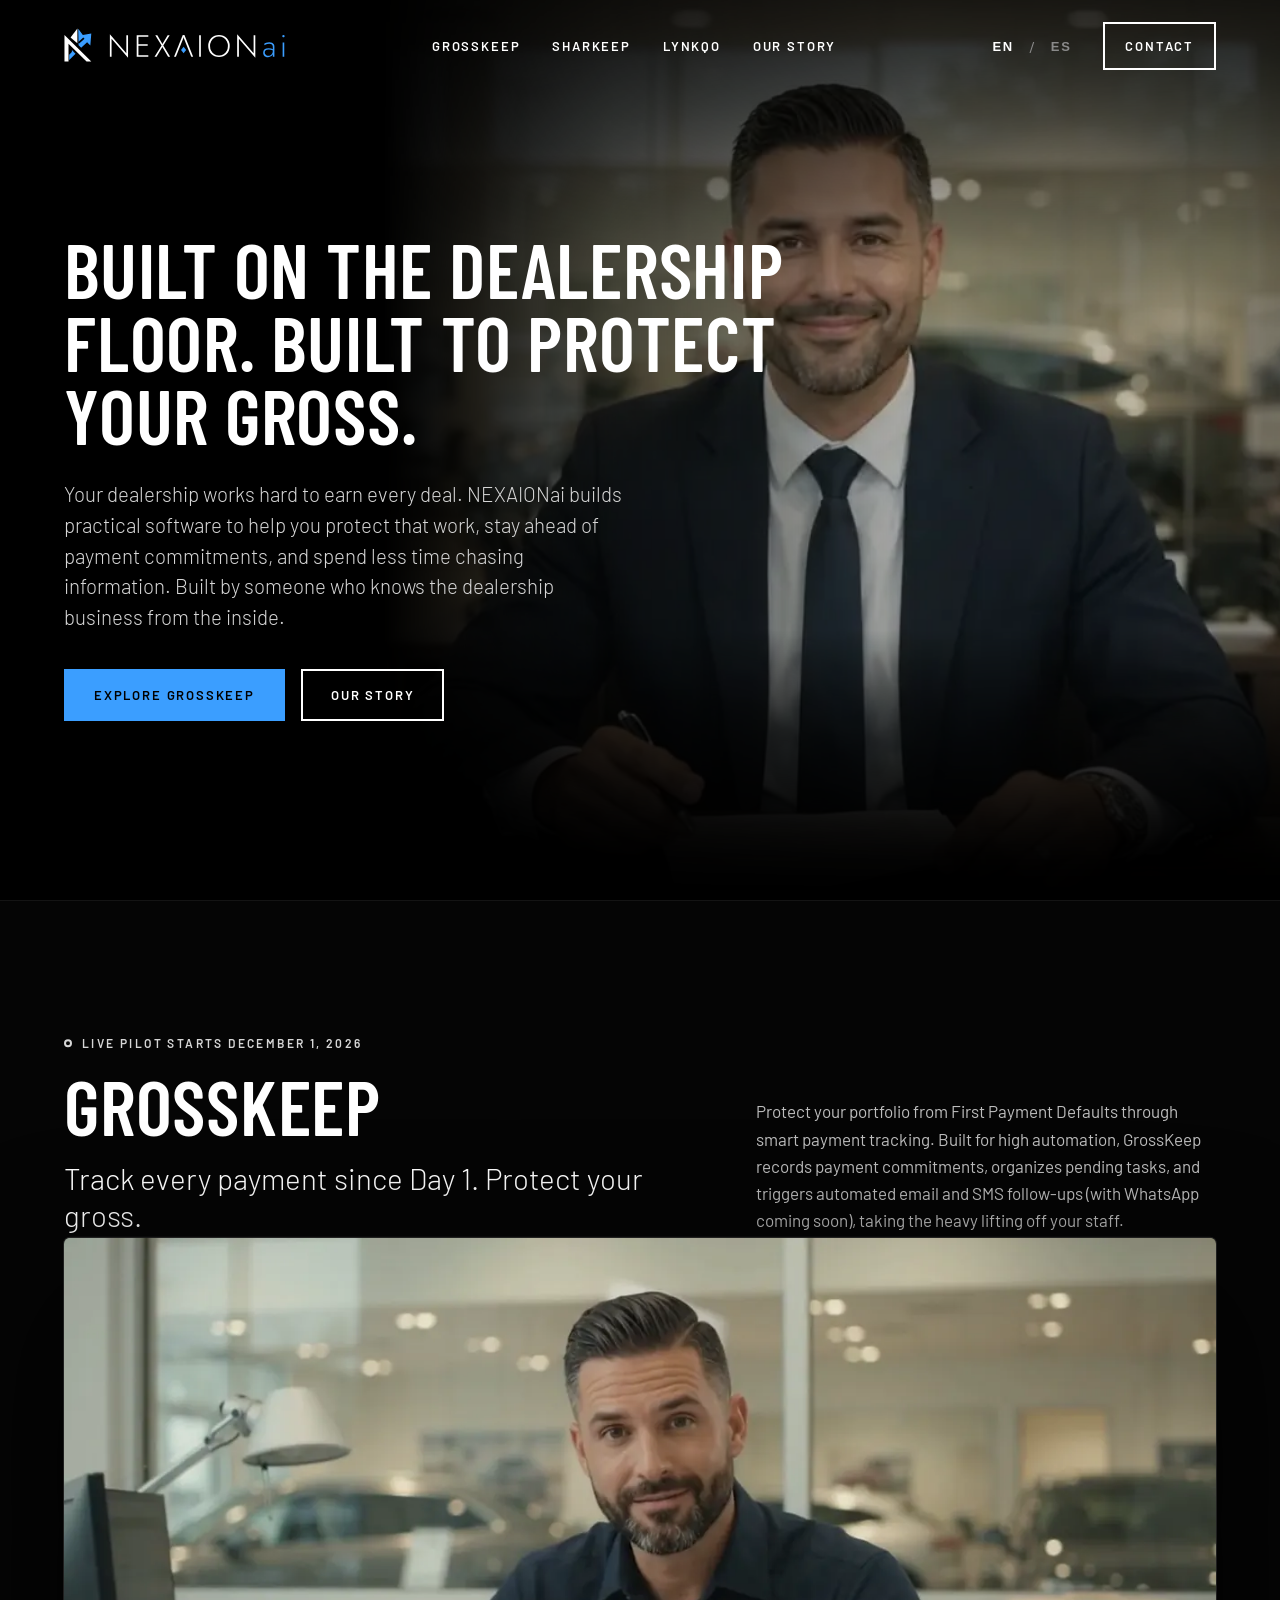
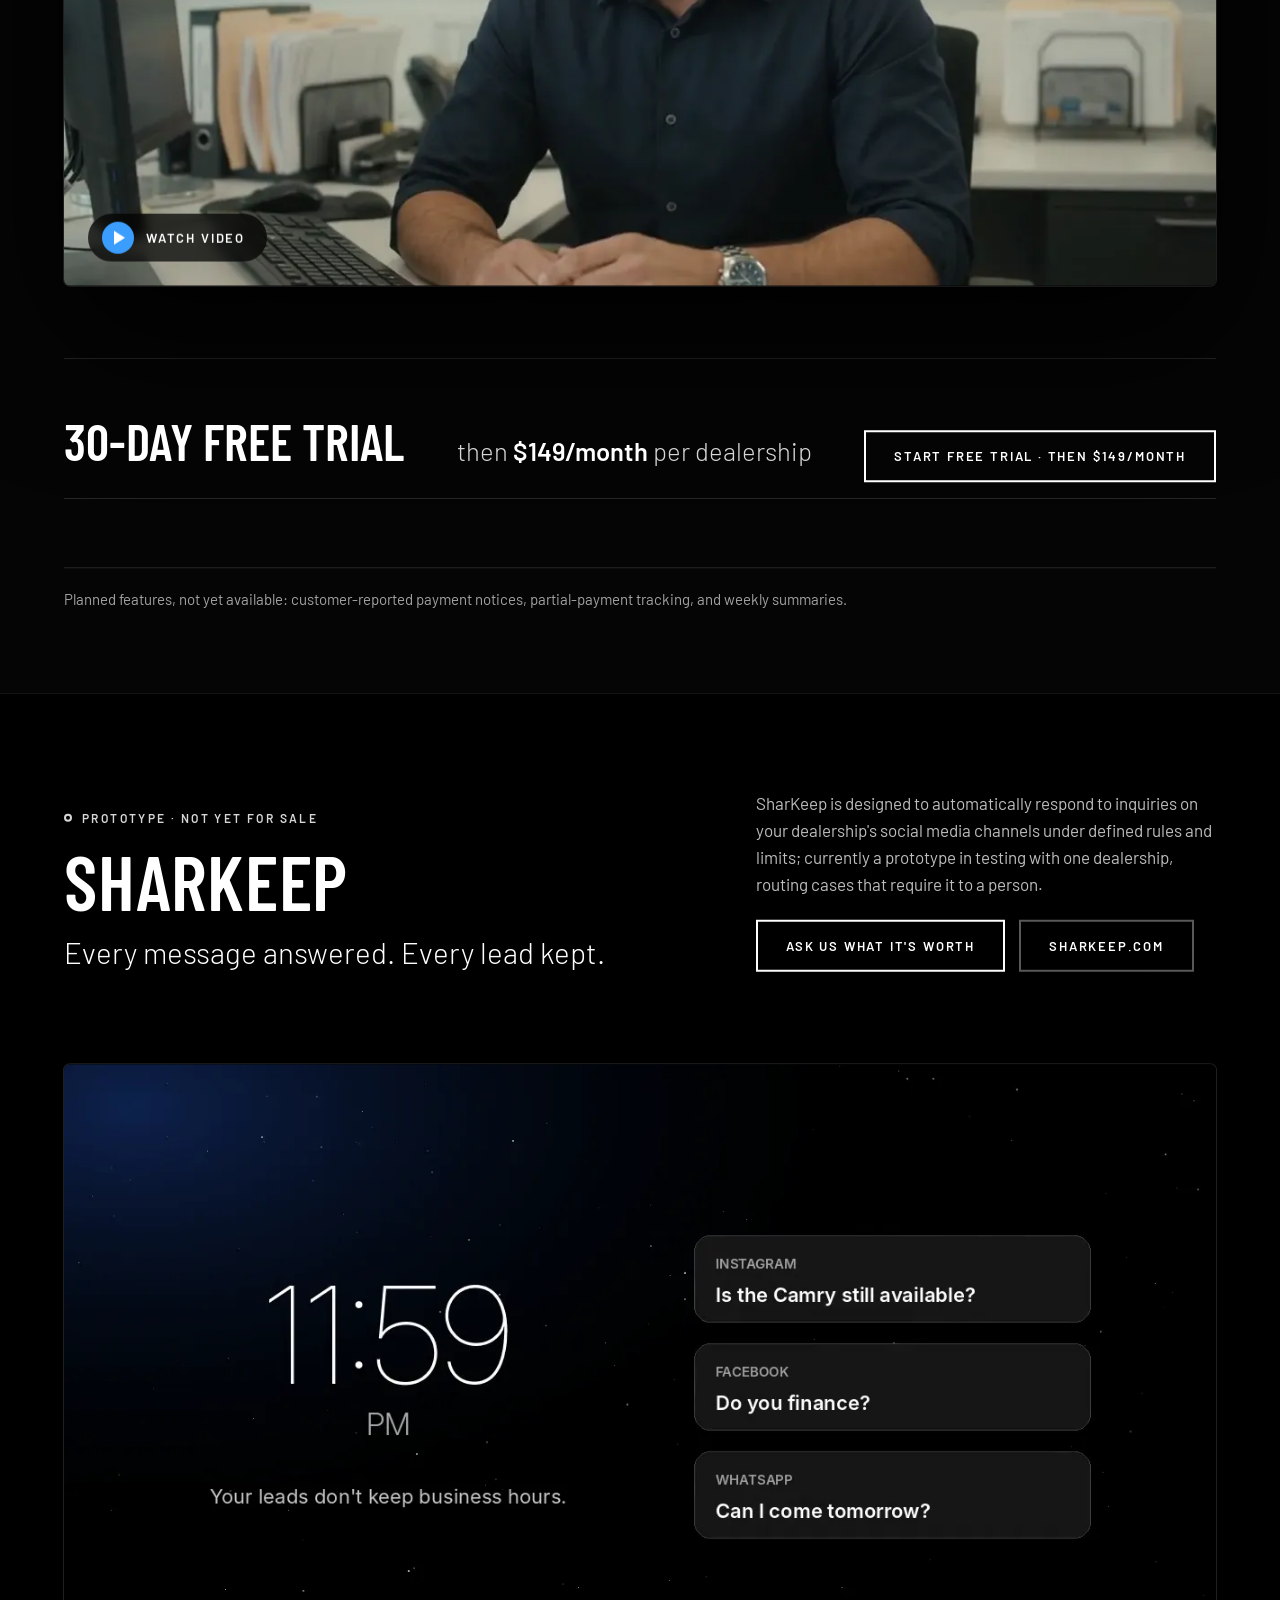
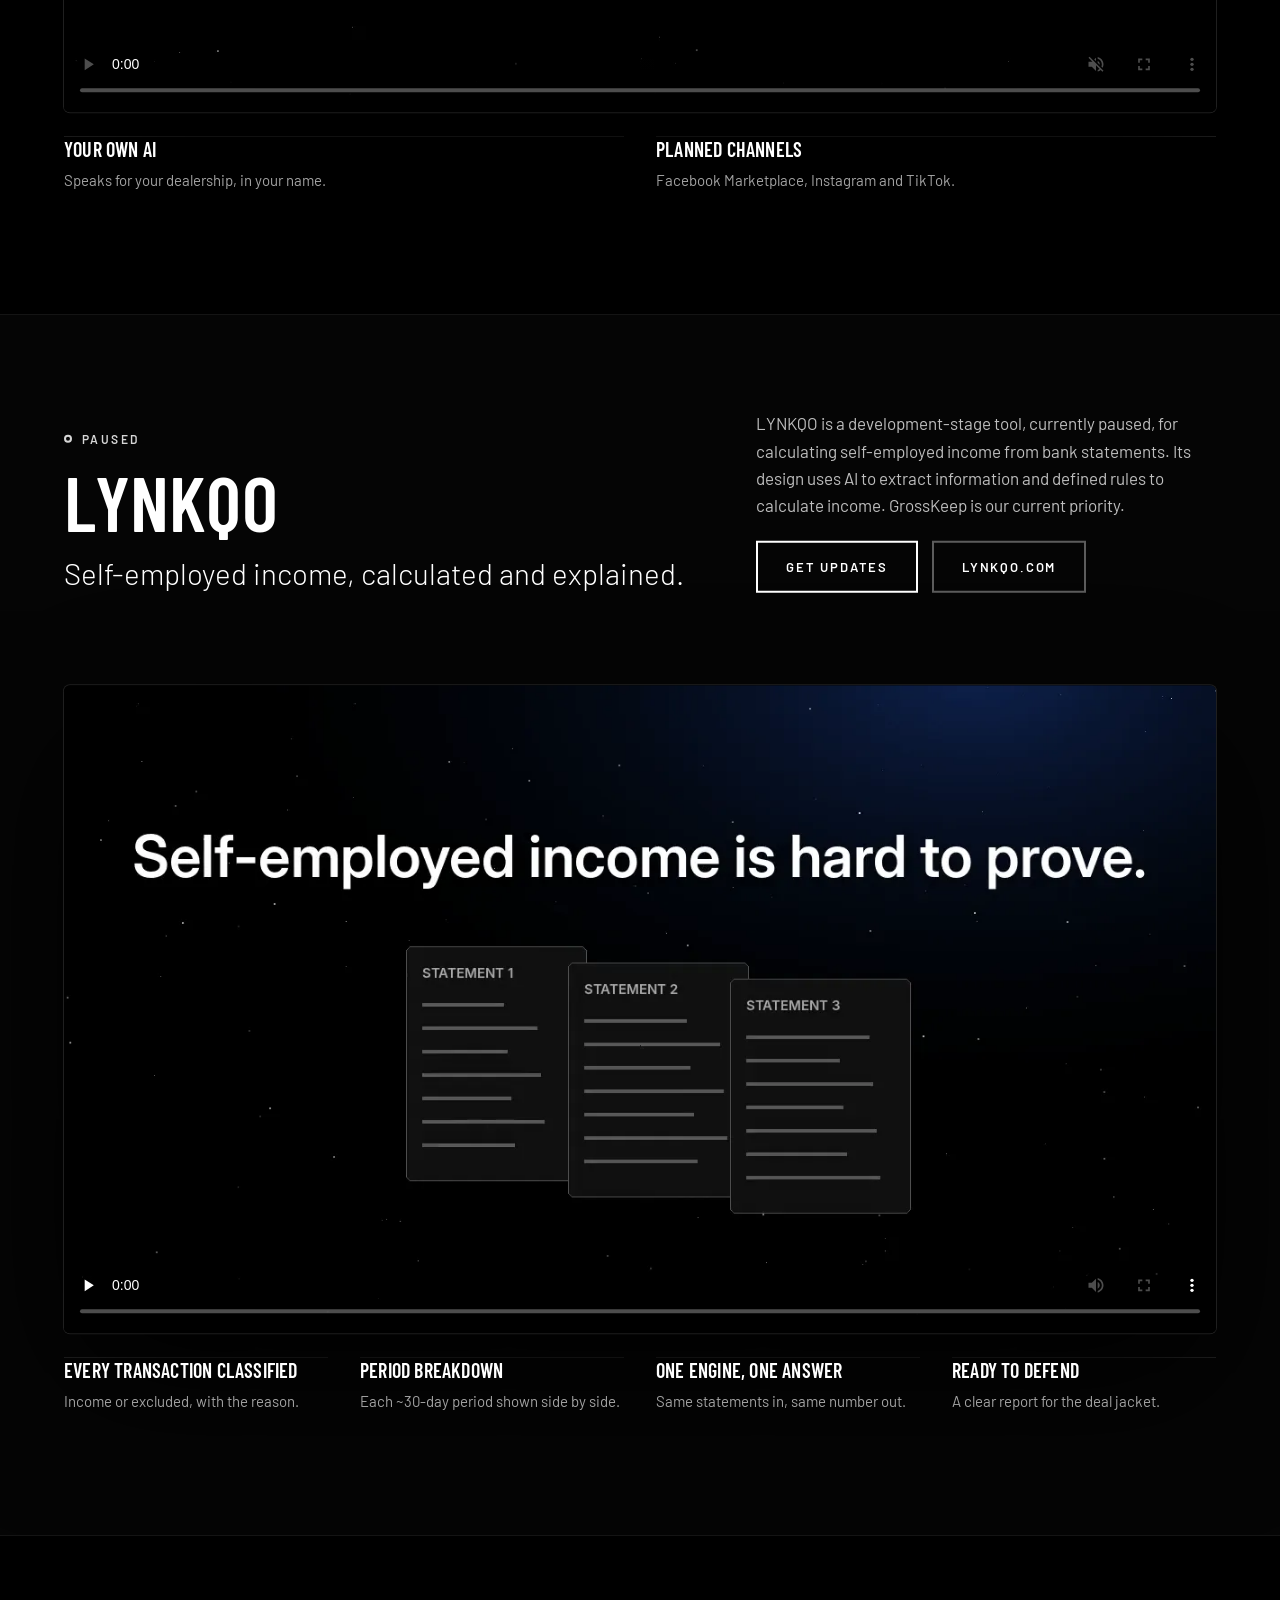
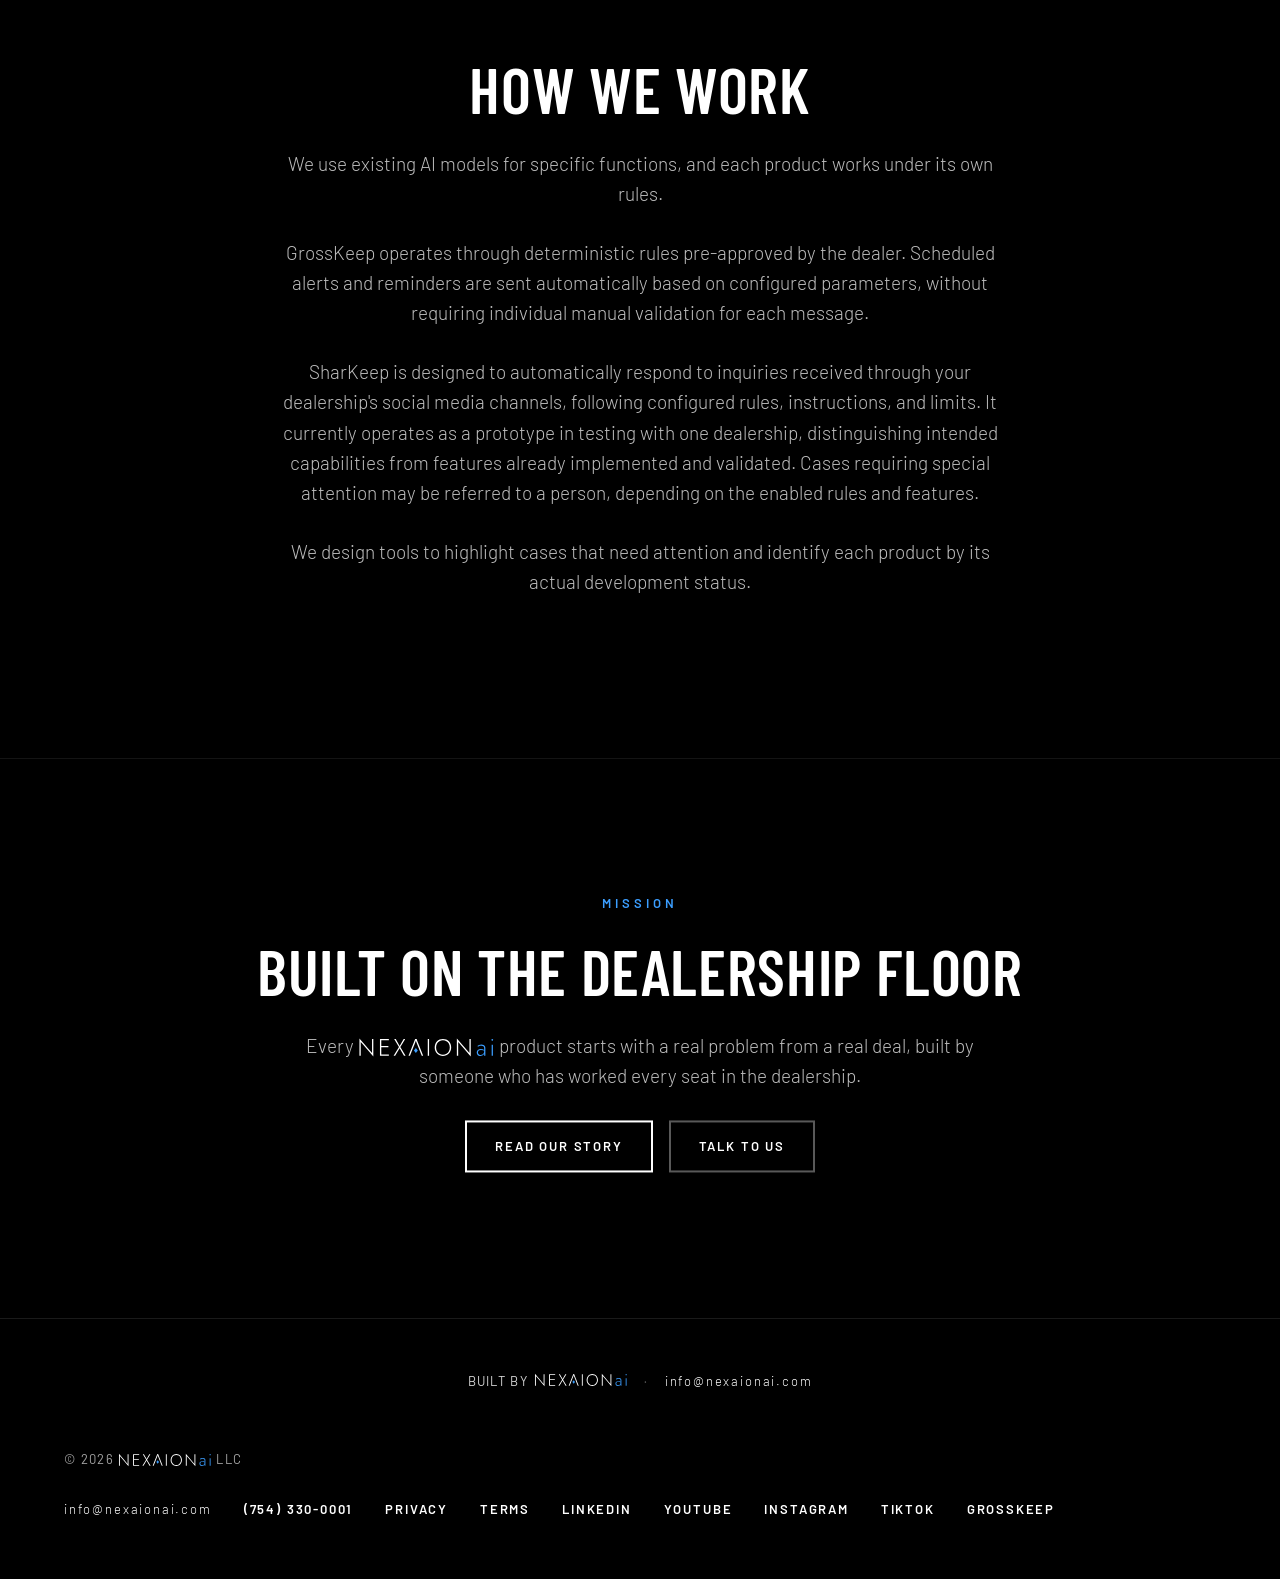
==== commit 24917d7d: "Footer: LinkedIn del fundador, YouTube, Instagram, TikTok y enlace a GrossKeep (index)" ====
--- a/index.html
+++ b/index.html
@@ -235,6 +235,11 @@
 <a href="tel:+17543300001" class="navlink" style="font-size: 13px">(754) 330-0001</a>
 <a href="privacy.html" class="navlink" style="font-size: 13px">Privacy</a>
 <a href="terms.html" class="navlink" style="font-size: 13px">Terms</a>
+<a href="https://www.linkedin.com/in/victor-sierra-02027a2b2" class="navlink" style="font-size: 13px" target="_blank" rel="noopener">LinkedIn</a>
+<a href="https://www.youtube.com/@nexaionai" class="navlink" style="font-size: 13px" target="_blank" rel="noopener">YouTube</a>
+<a href="https://www.instagram.com/nexaionai.llc" class="navlink" style="font-size: 13px" target="_blank" rel="noopener">Instagram</a>
+<a href="https://www.tiktok.com/@nexaionai.llc" class="navlink" style="font-size: 13px" target="_blank" rel="noopener">TikTok</a>
+<a href="https://grosskeep.com/" class="navlink" style="font-size: 13px" target="_blank" rel="noopener">GrossKeep</a>
 </div>
 </div>
 </footer>
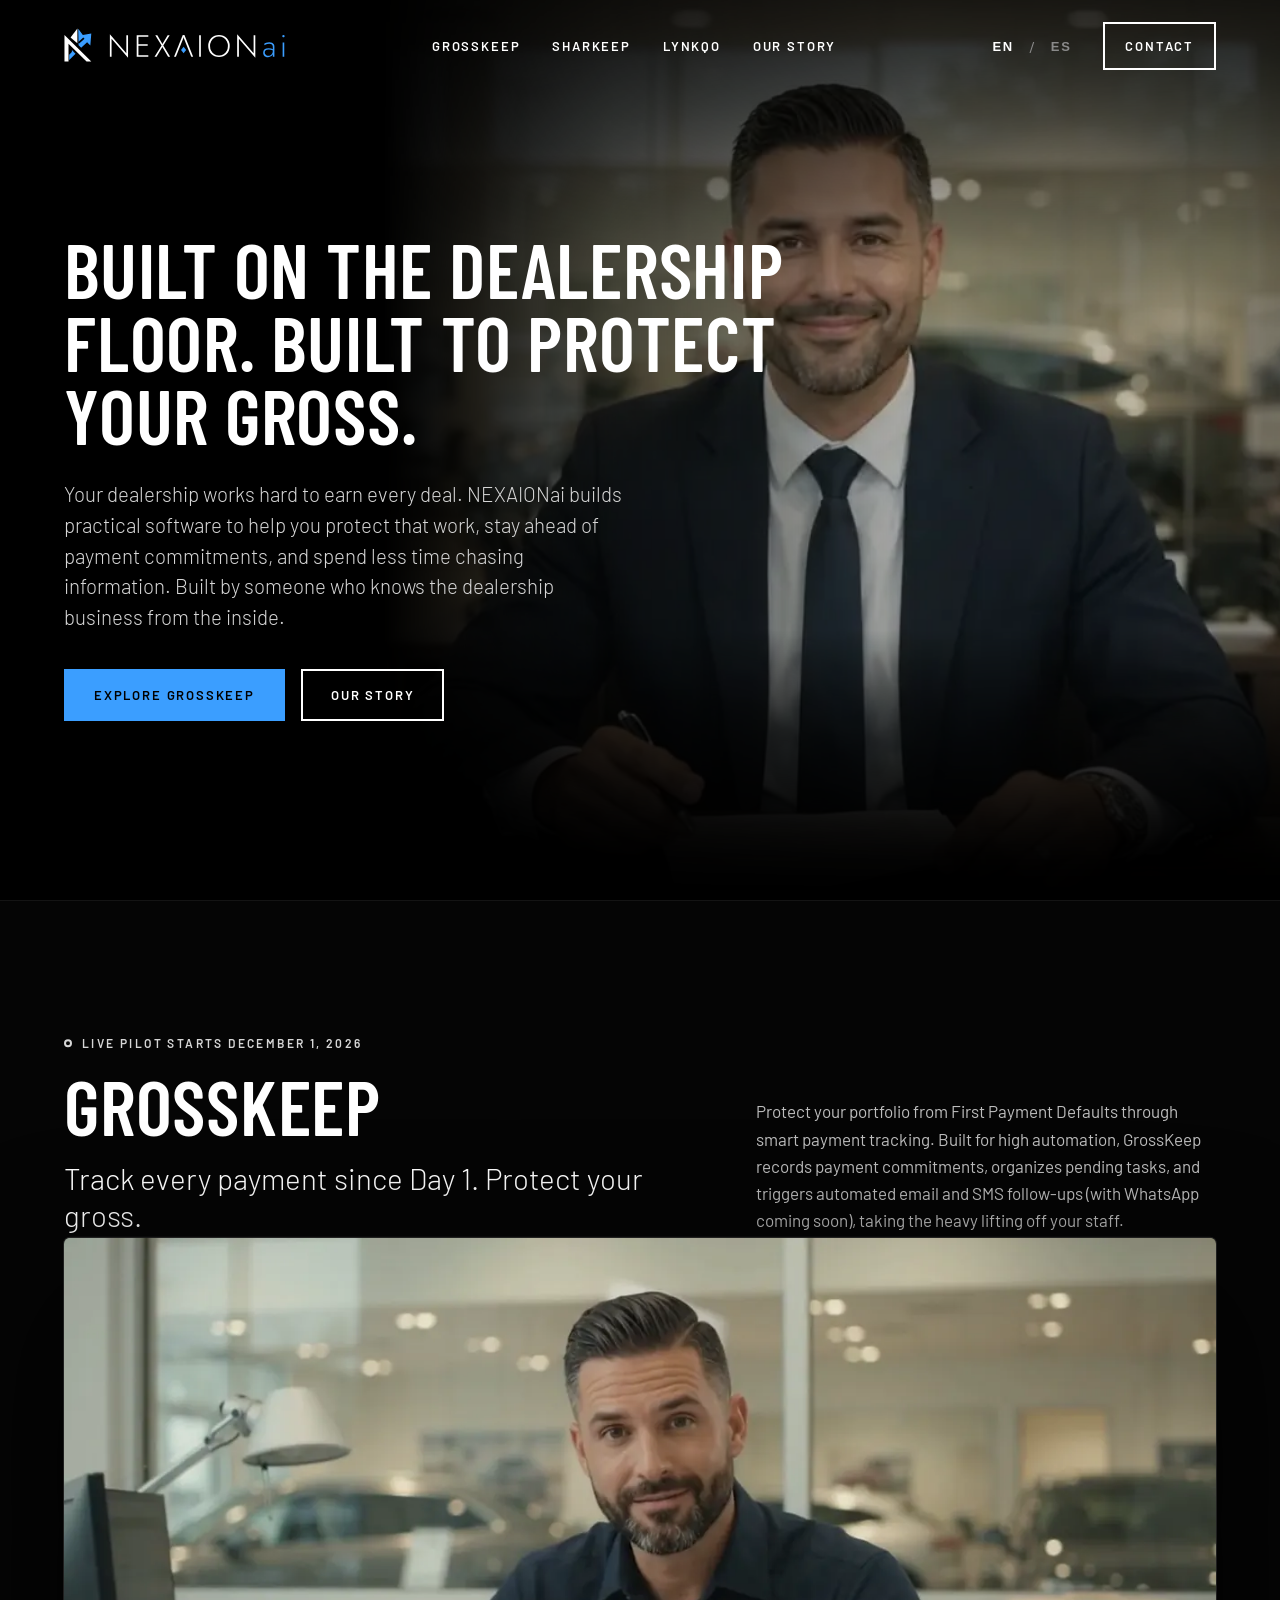
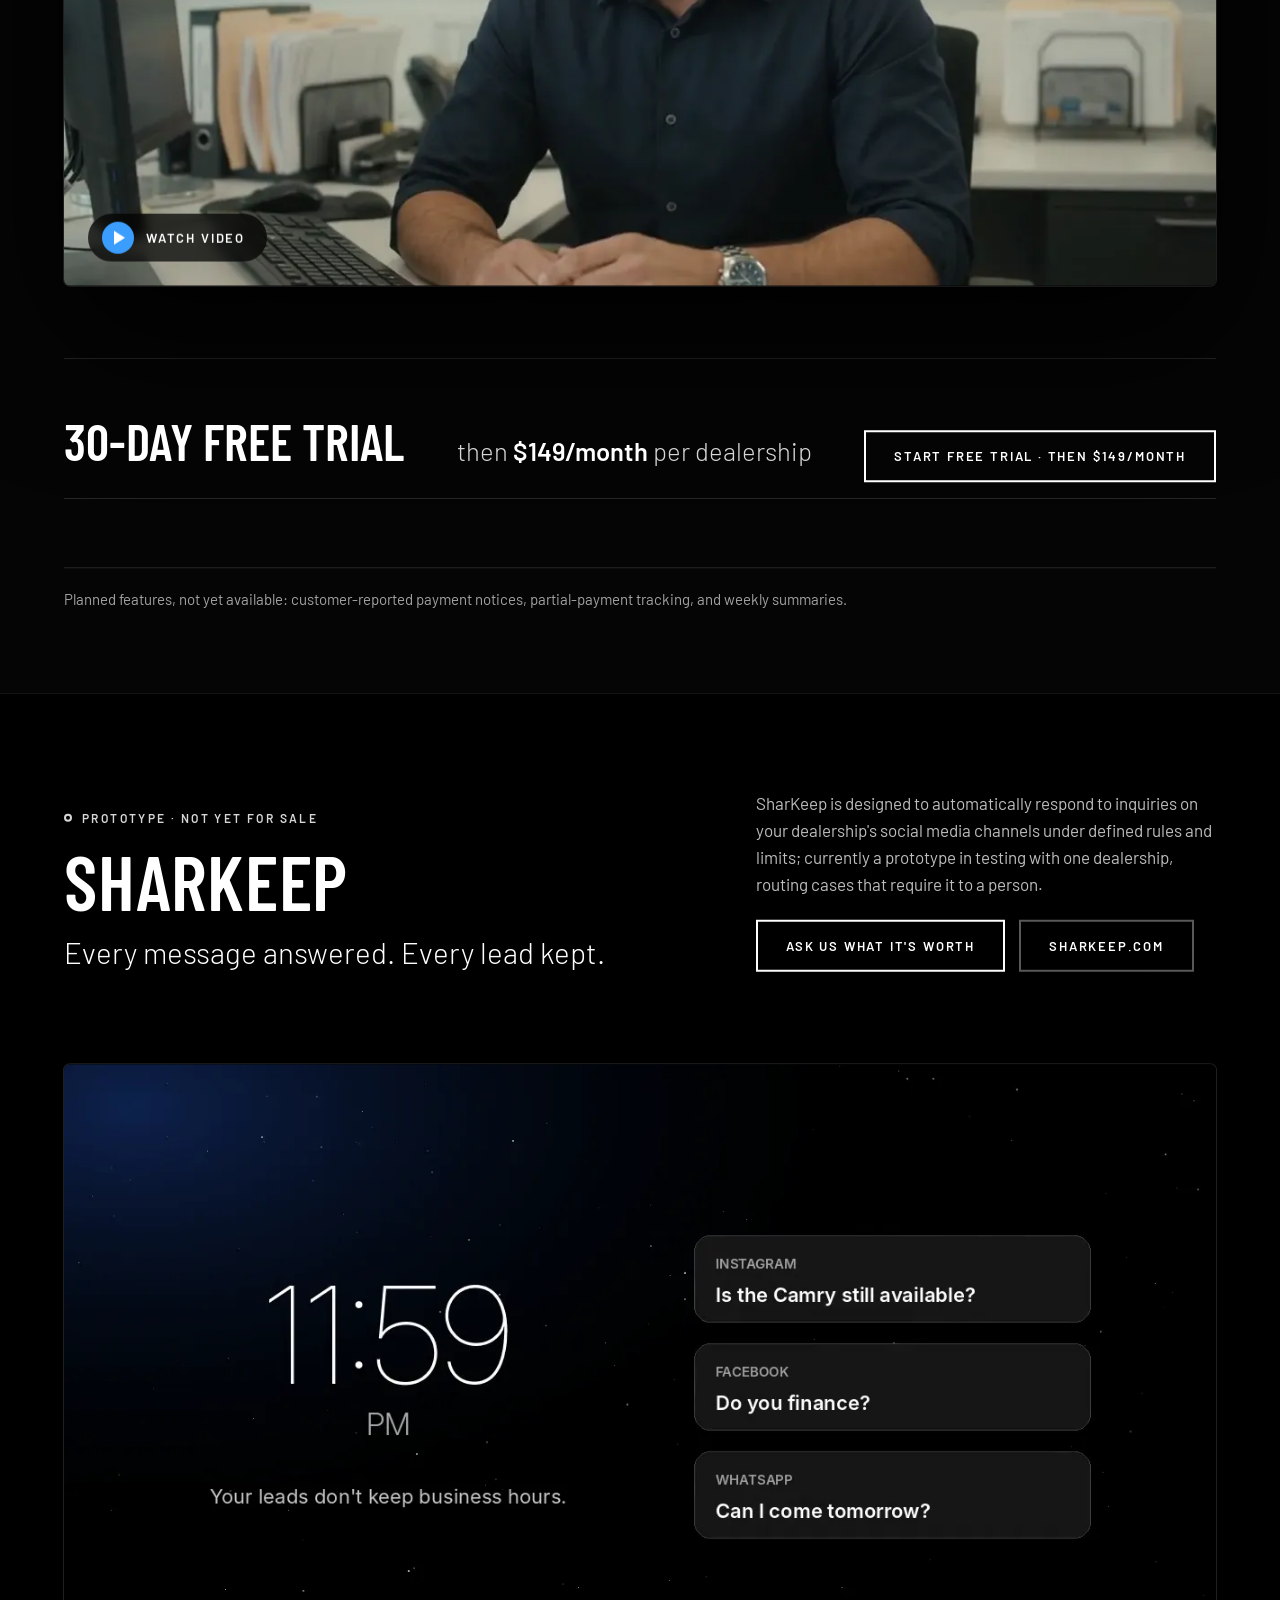
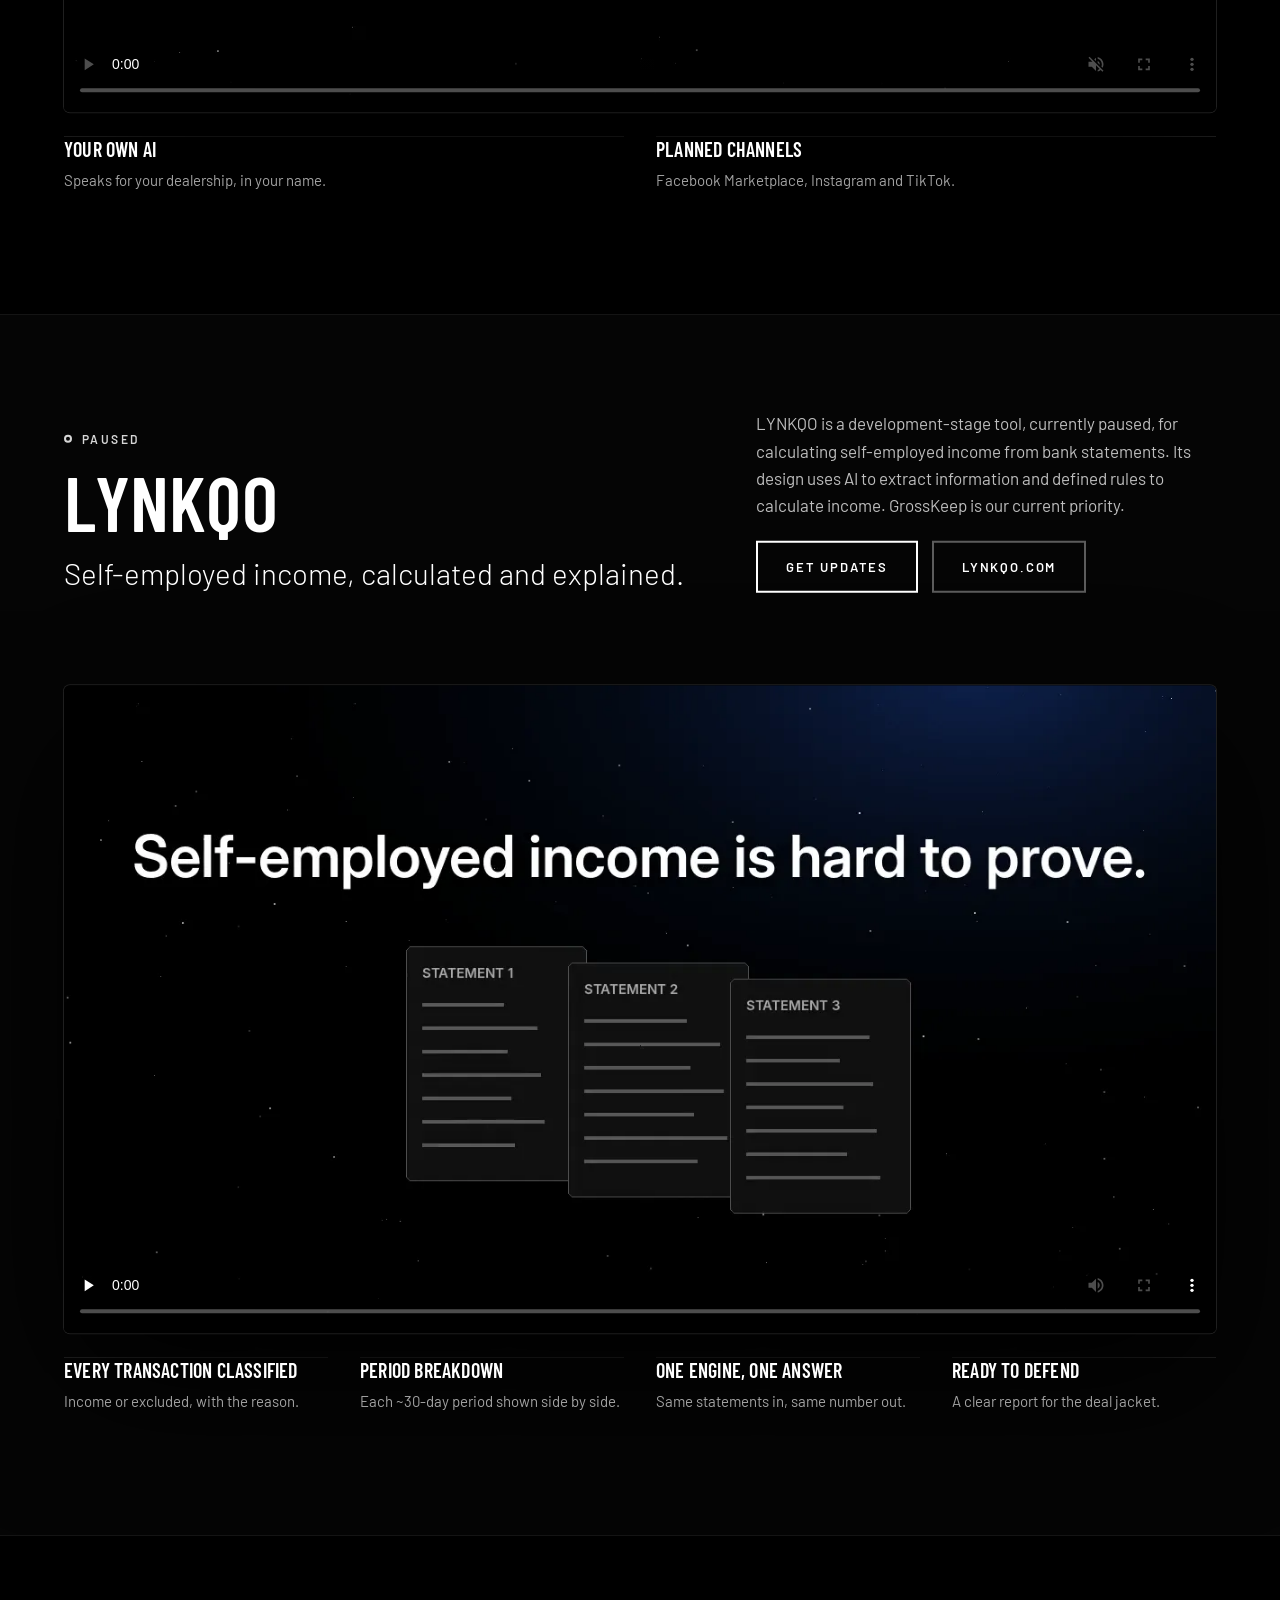
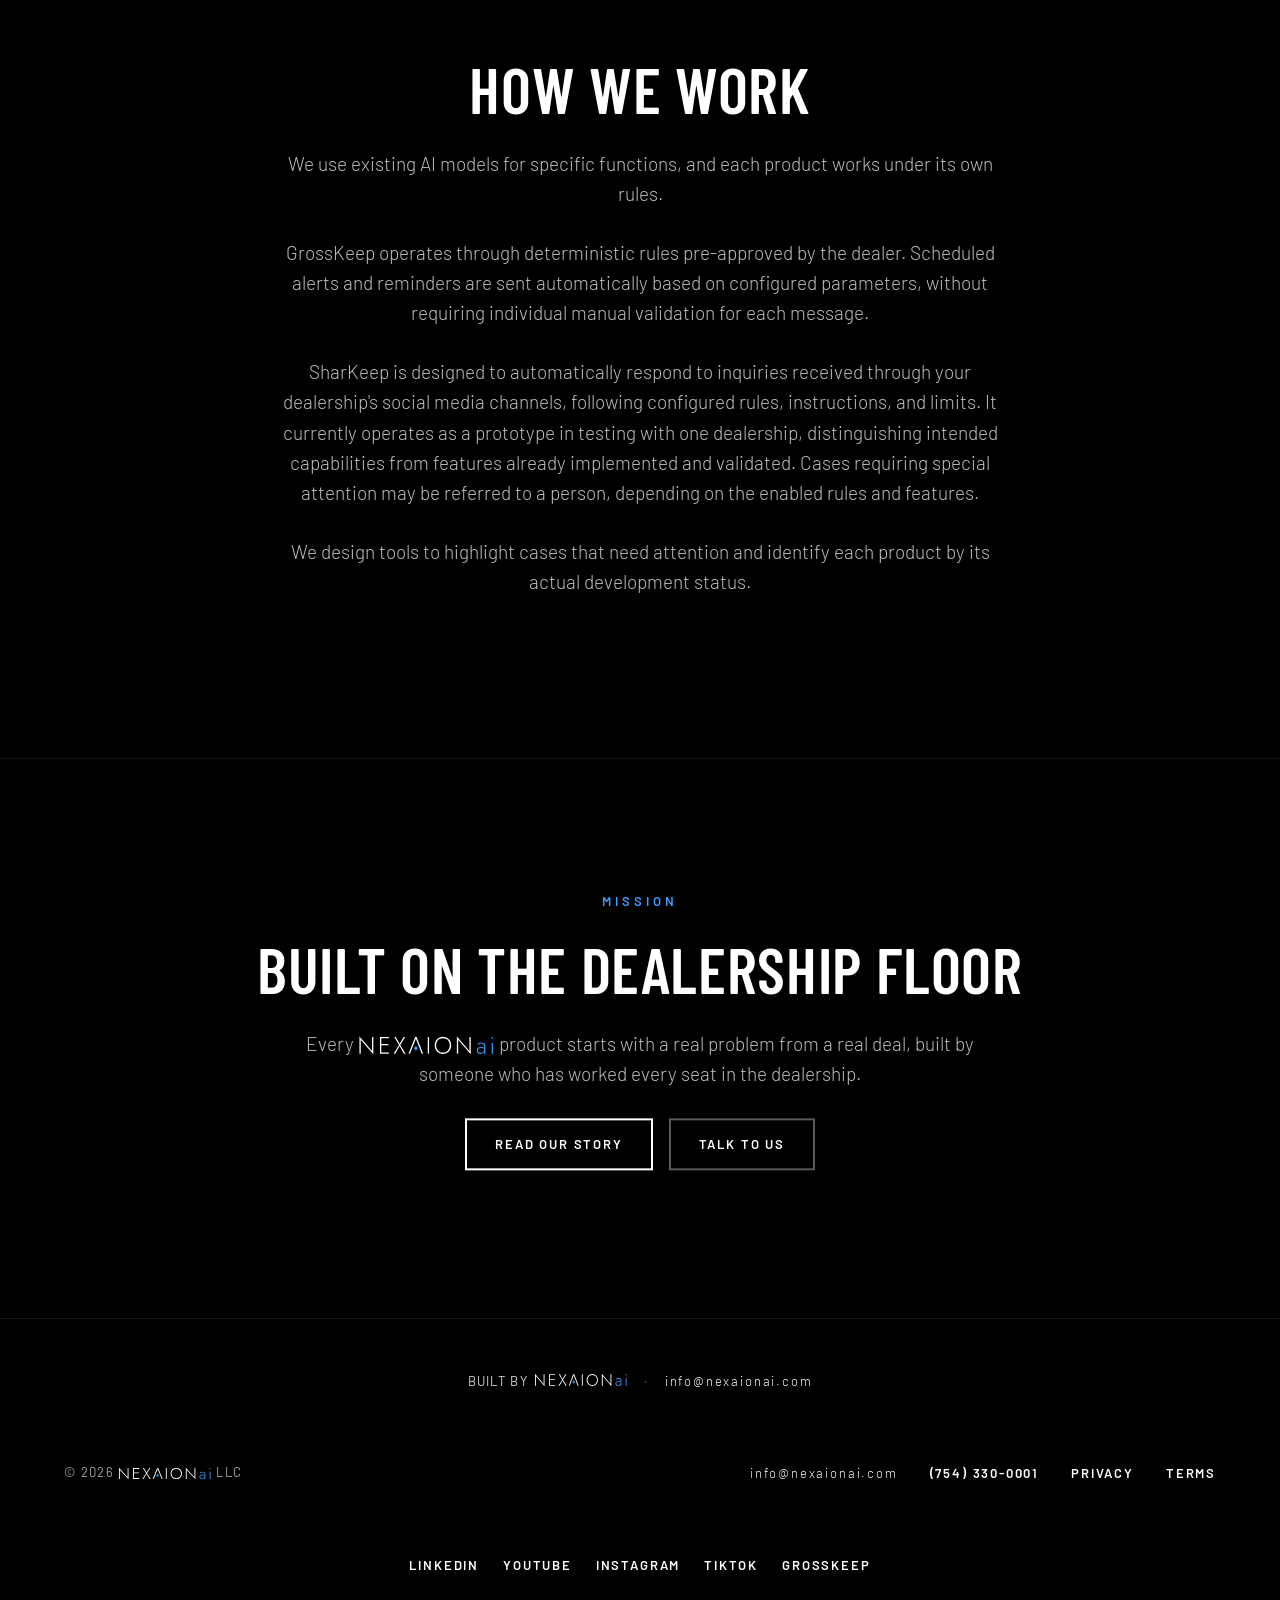
==== commit d1cac2e7: "Add social links to all site footers" ====
--- a/index.html
+++ b/index.html
@@ -235,13 +235,15 @@
 <a href="tel:+17543300001" class="navlink" style="font-size: 13px">(754) 330-0001</a>
 <a href="privacy.html" class="navlink" style="font-size: 13px">Privacy</a>
 <a href="terms.html" class="navlink" style="font-size: 13px">Terms</a>
-<a href="https://www.linkedin.com/in/victor-sierra-02027a2b2" class="navlink" style="font-size: 13px" target="_blank" rel="noopener">LinkedIn</a>
-<a href="https://www.youtube.com/@nexaionai" class="navlink" style="font-size: 13px" target="_blank" rel="noopener">YouTube</a>
-<a href="https://www.instagram.com/nexaionai.llc" class="navlink" style="font-size: 13px" target="_blank" rel="noopener">Instagram</a>
-<a href="https://www.tiktok.com/@nexaionai.llc" class="navlink" style="font-size: 13px" target="_blank" rel="noopener">TikTok</a>
-<a href="https://grosskeep.com/" class="navlink" style="font-size: 13px" target="_blank" rel="noopener">GrossKeep</a>
-</div>
-</div>
+</div>
+</div>
+<nav aria-label="Social and company links" style="max-width: 1440px; margin: 0 auto; padding: 0 5% 34px; box-sizing: border-box; display: flex; flex-wrap: wrap; justify-content: center; align-items: center; gap: 10px 24px">
+<a href="https://www.linkedin.com/in/victor-sierra-02027a2b2" class="navlink" aria-label="Victor Sierra on LinkedIn">LinkedIn</a>
+<a href="https://www.youtube.com/@nexaionai" class="navlink" aria-label="NEXAIONai on YouTube" target="_blank" rel="noopener noreferrer">YouTube</a>
+<a href="https://www.instagram.com/nexaionai.llc/" class="navlink" aria-label="NEXAIONai on Instagram" target="_blank" rel="noopener noreferrer">Instagram</a>
+<a href="https://www.tiktok.com/@nexaionai.llc" class="navlink" aria-label="NEXAIONai on TikTok" target="_blank" rel="noopener noreferrer">TikTok</a>
+<a href="https://grosskeep.com/" class="navlink" aria-label="Visit GrossKeep">GrossKeep</a>
+</nav>
 </footer>
 
 </div>
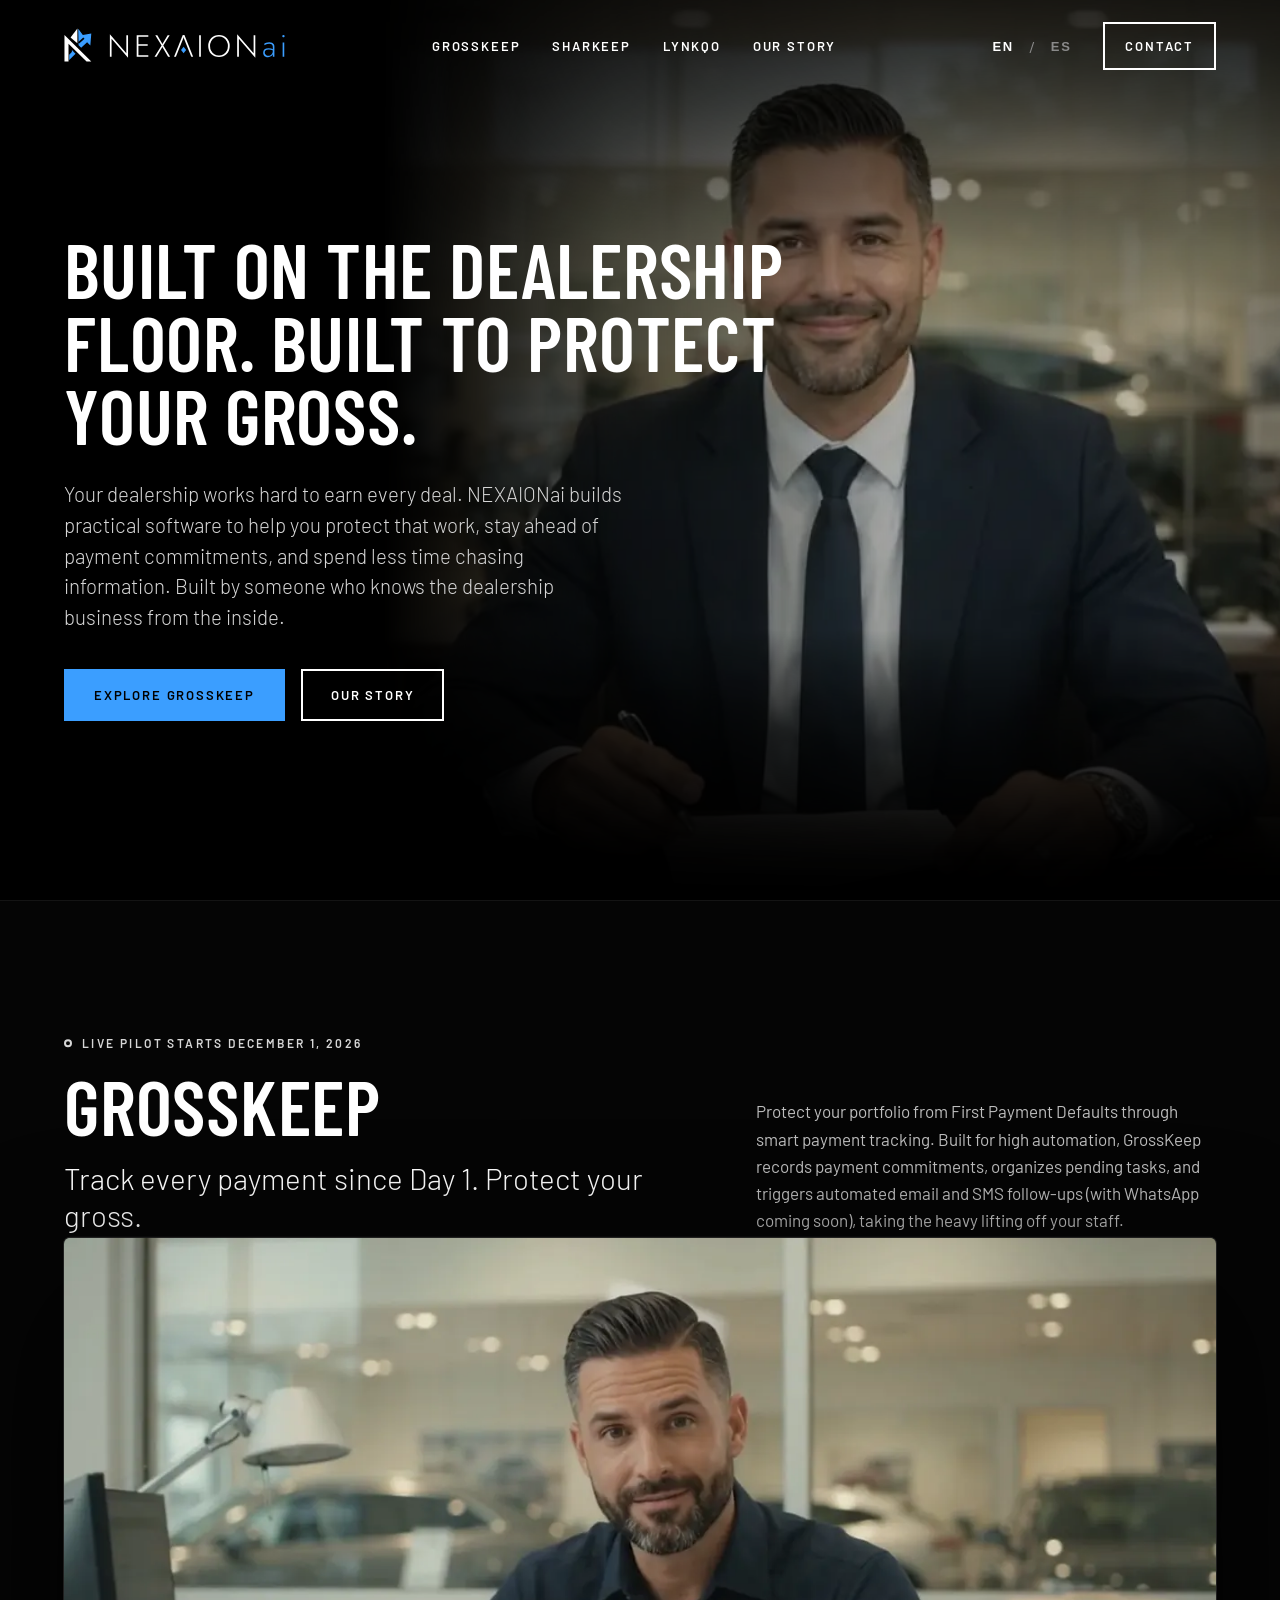
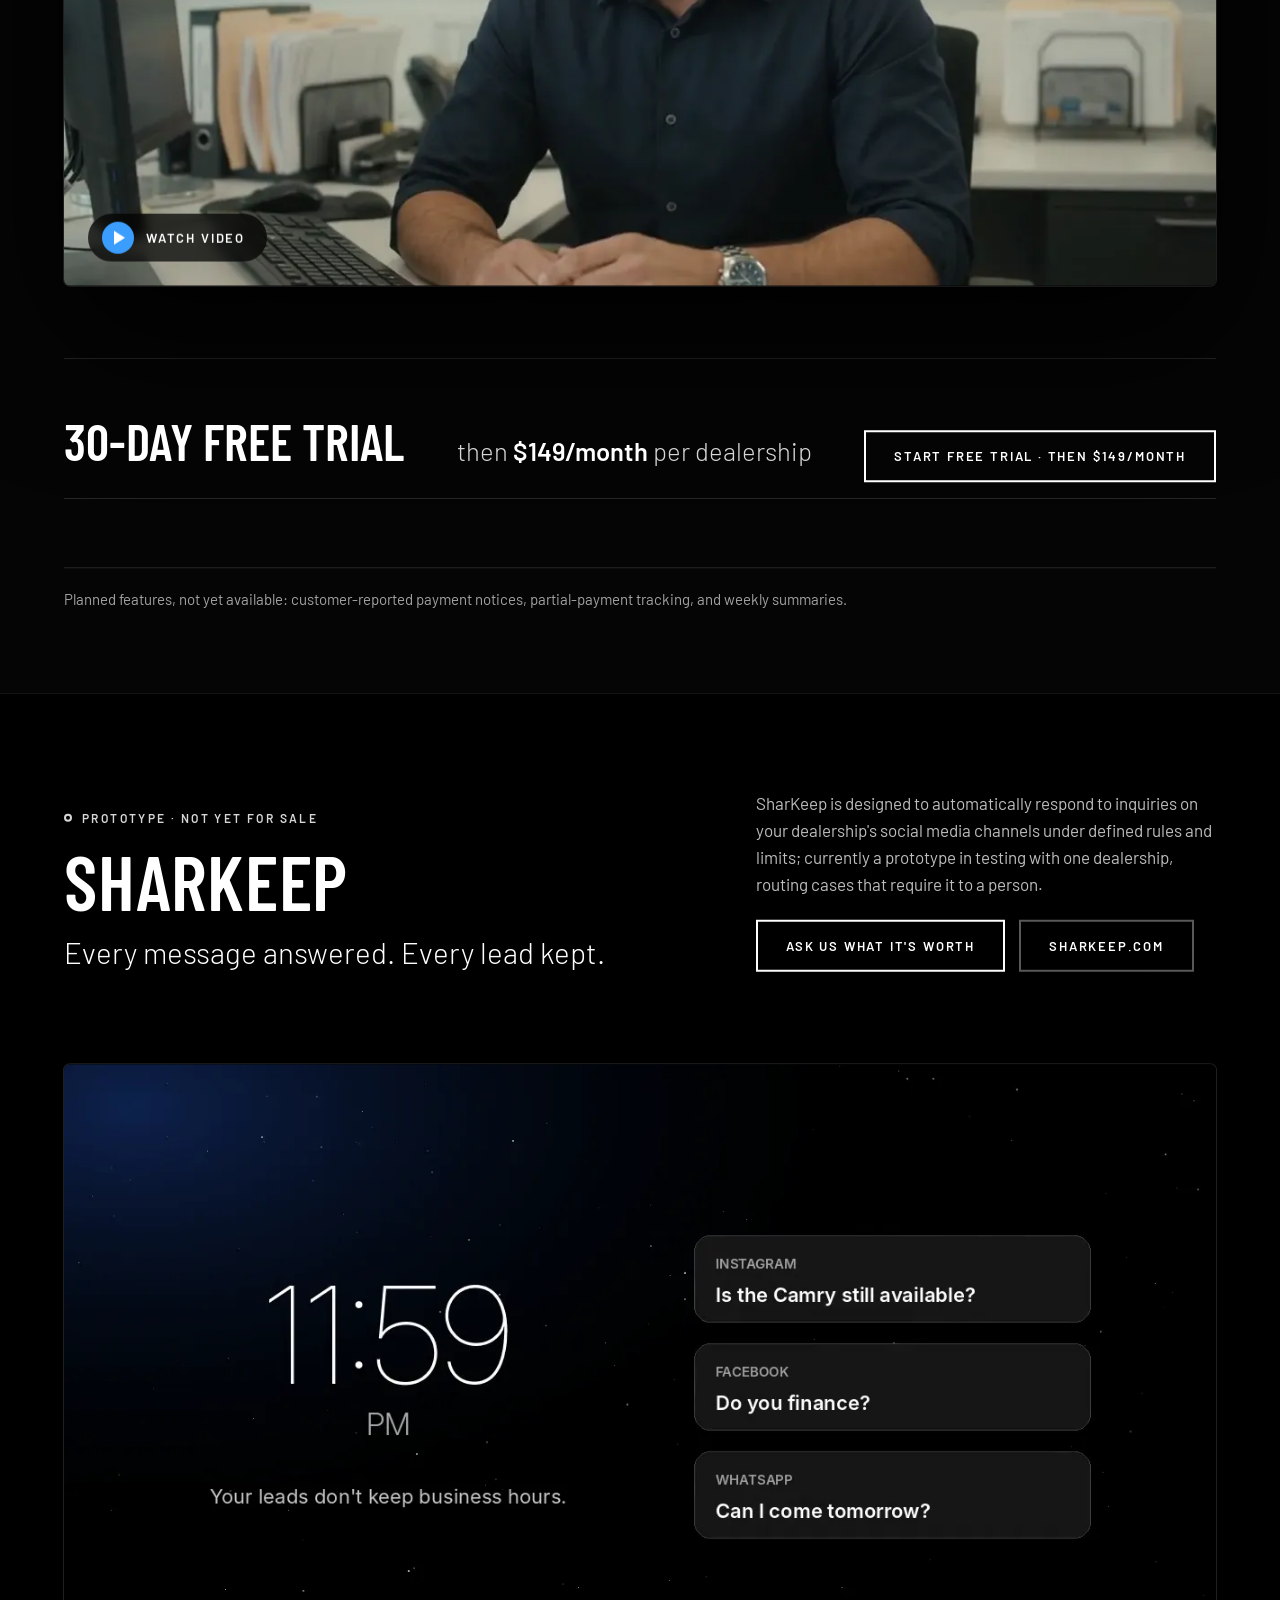
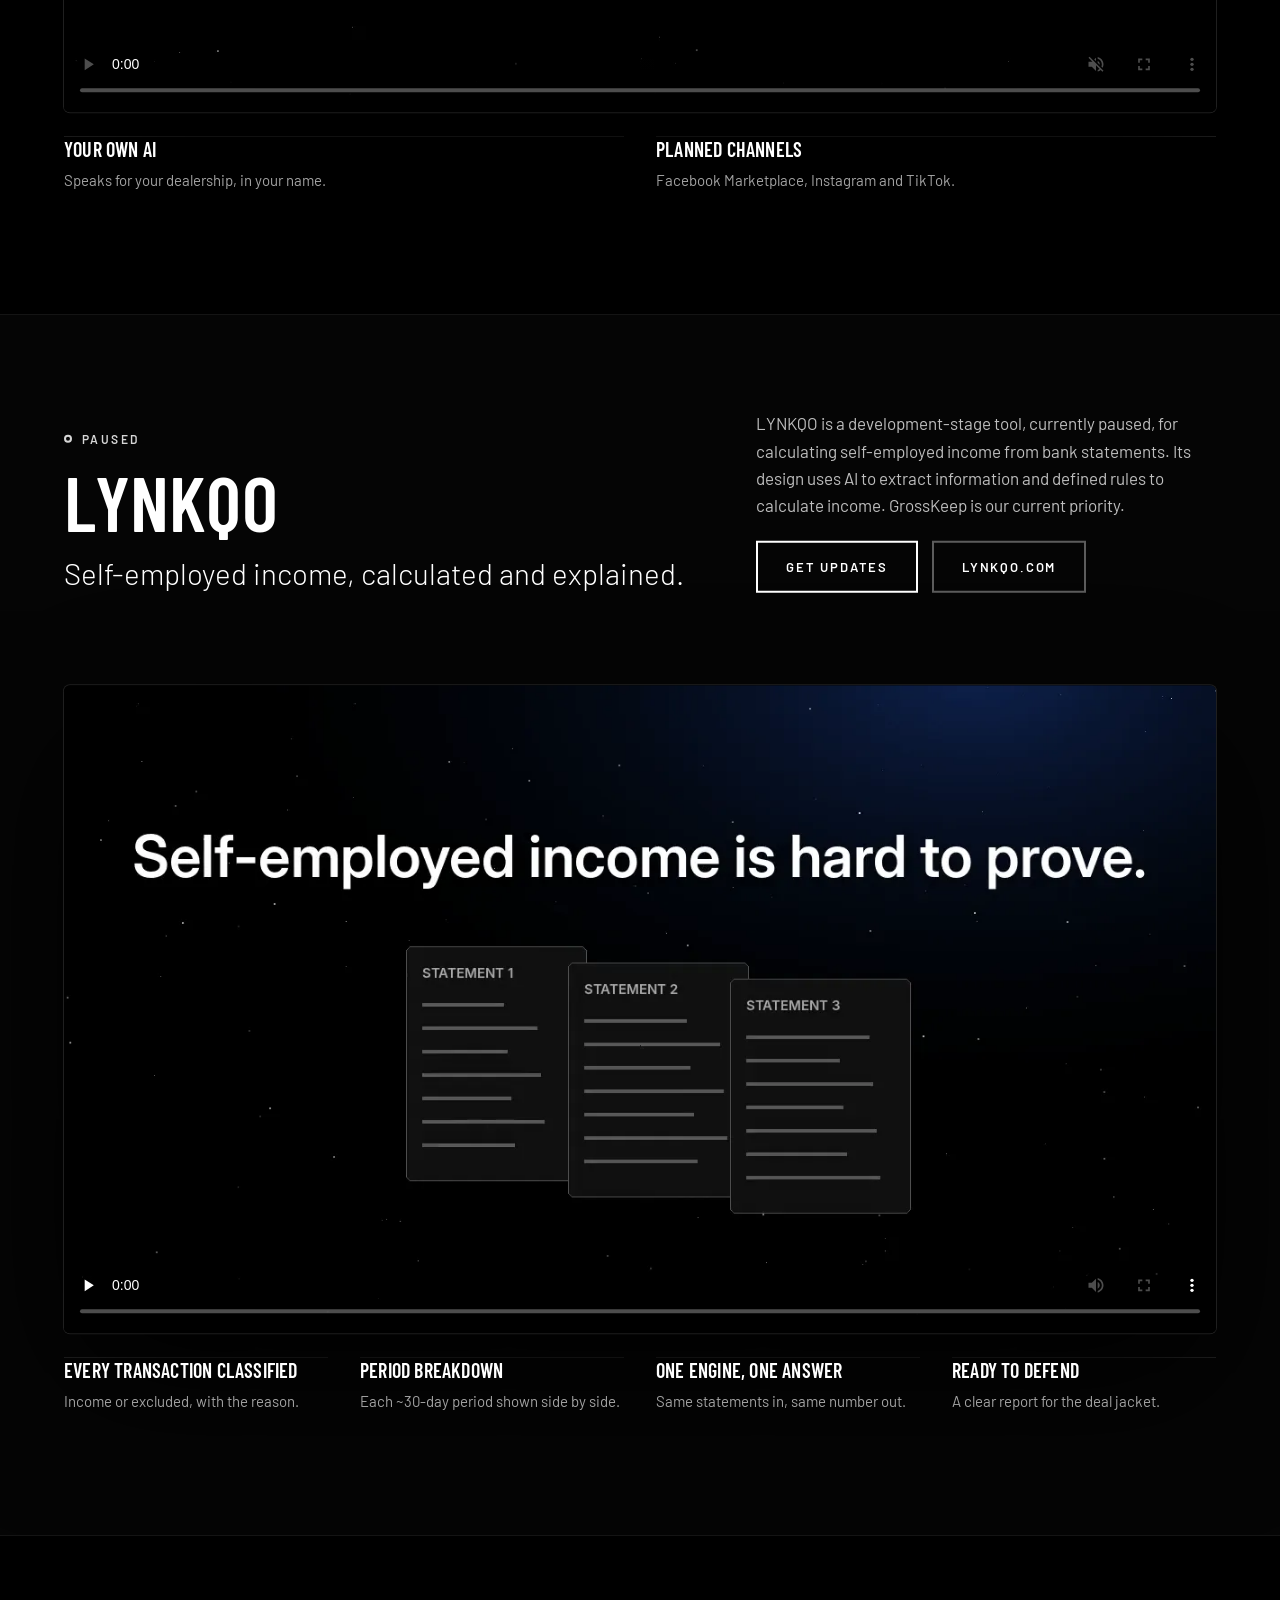
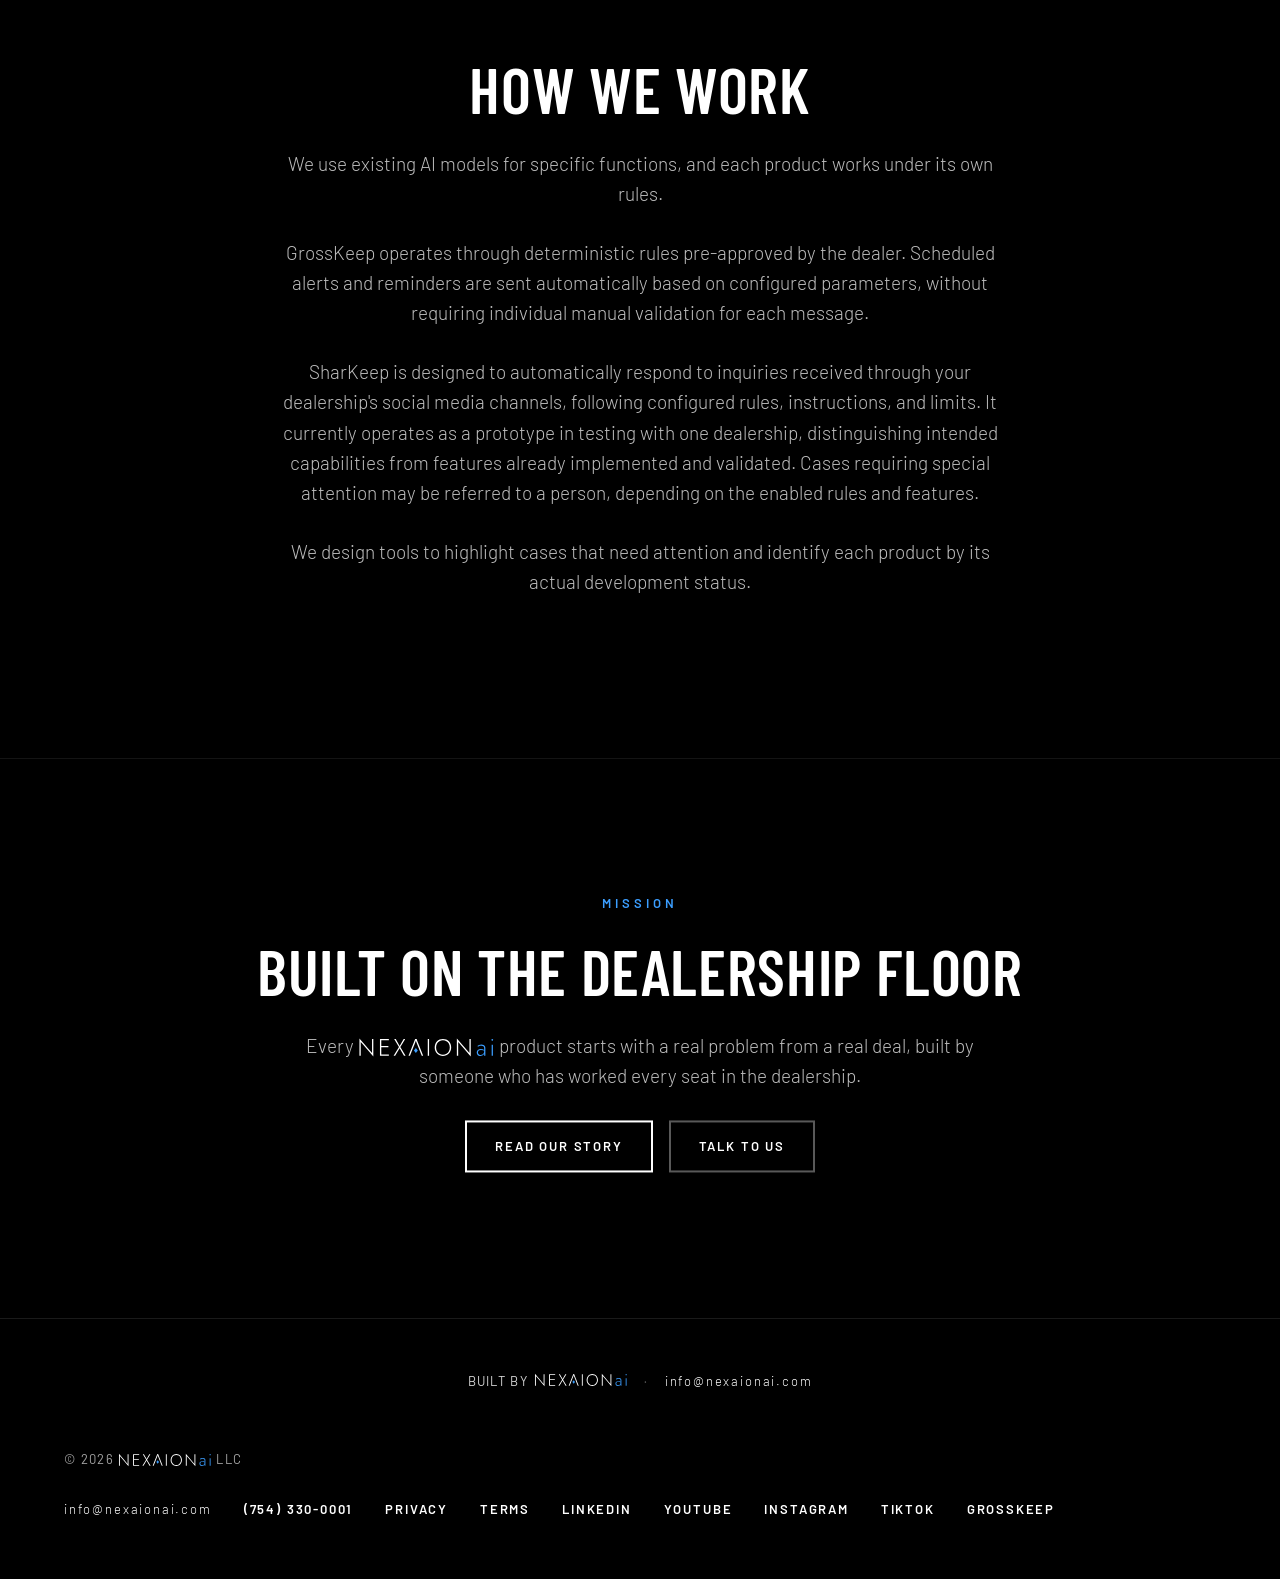
==== commit 032e0da5: "Merge pull request #18 from nexaionai/feat/footer-redes" ====
--- a/index.html
+++ b/index.html
@@ -235,15 +235,13 @@
 <a href="tel:+17543300001" class="navlink" style="font-size: 13px">(754) 330-0001</a>
 <a href="privacy.html" class="navlink" style="font-size: 13px">Privacy</a>
 <a href="terms.html" class="navlink" style="font-size: 13px">Terms</a>
-</div>
-</div>
-<nav aria-label="Social and company links" style="max-width: 1440px; margin: 0 auto; padding: 0 5% 34px; box-sizing: border-box; display: flex; flex-wrap: wrap; justify-content: center; align-items: center; gap: 10px 24px">
-<a href="https://www.linkedin.com/in/victor-sierra-02027a2b2" class="navlink" aria-label="Victor Sierra on LinkedIn">LinkedIn</a>
-<a href="https://www.youtube.com/@nexaionai" class="navlink" aria-label="NEXAIONai on YouTube" target="_blank" rel="noopener noreferrer">YouTube</a>
-<a href="https://www.instagram.com/nexaionai.llc/" class="navlink" aria-label="NEXAIONai on Instagram" target="_blank" rel="noopener noreferrer">Instagram</a>
-<a href="https://www.tiktok.com/@nexaionai.llc" class="navlink" aria-label="NEXAIONai on TikTok" target="_blank" rel="noopener noreferrer">TikTok</a>
-<a href="https://grosskeep.com/" class="navlink" aria-label="Visit GrossKeep">GrossKeep</a>
-</nav>
+<a href="https://www.linkedin.com/in/victor-sierra-02027a2b2" class="navlink" style="font-size: 13px" target="_blank" rel="noopener">LinkedIn</a>
+<a href="https://www.youtube.com/@nexaionai" class="navlink" style="font-size: 13px" target="_blank" rel="noopener">YouTube</a>
+<a href="https://www.instagram.com/nexaionai.llc" class="navlink" style="font-size: 13px" target="_blank" rel="noopener">Instagram</a>
+<a href="https://www.tiktok.com/@nexaionai.llc" class="navlink" style="font-size: 13px" target="_blank" rel="noopener">TikTok</a>
+<a href="https://grosskeep.com/" class="navlink" style="font-size: 13px" target="_blank" rel="noopener">GrossKeep</a>
+</div>
+</div>
 </footer>
 
 </div>
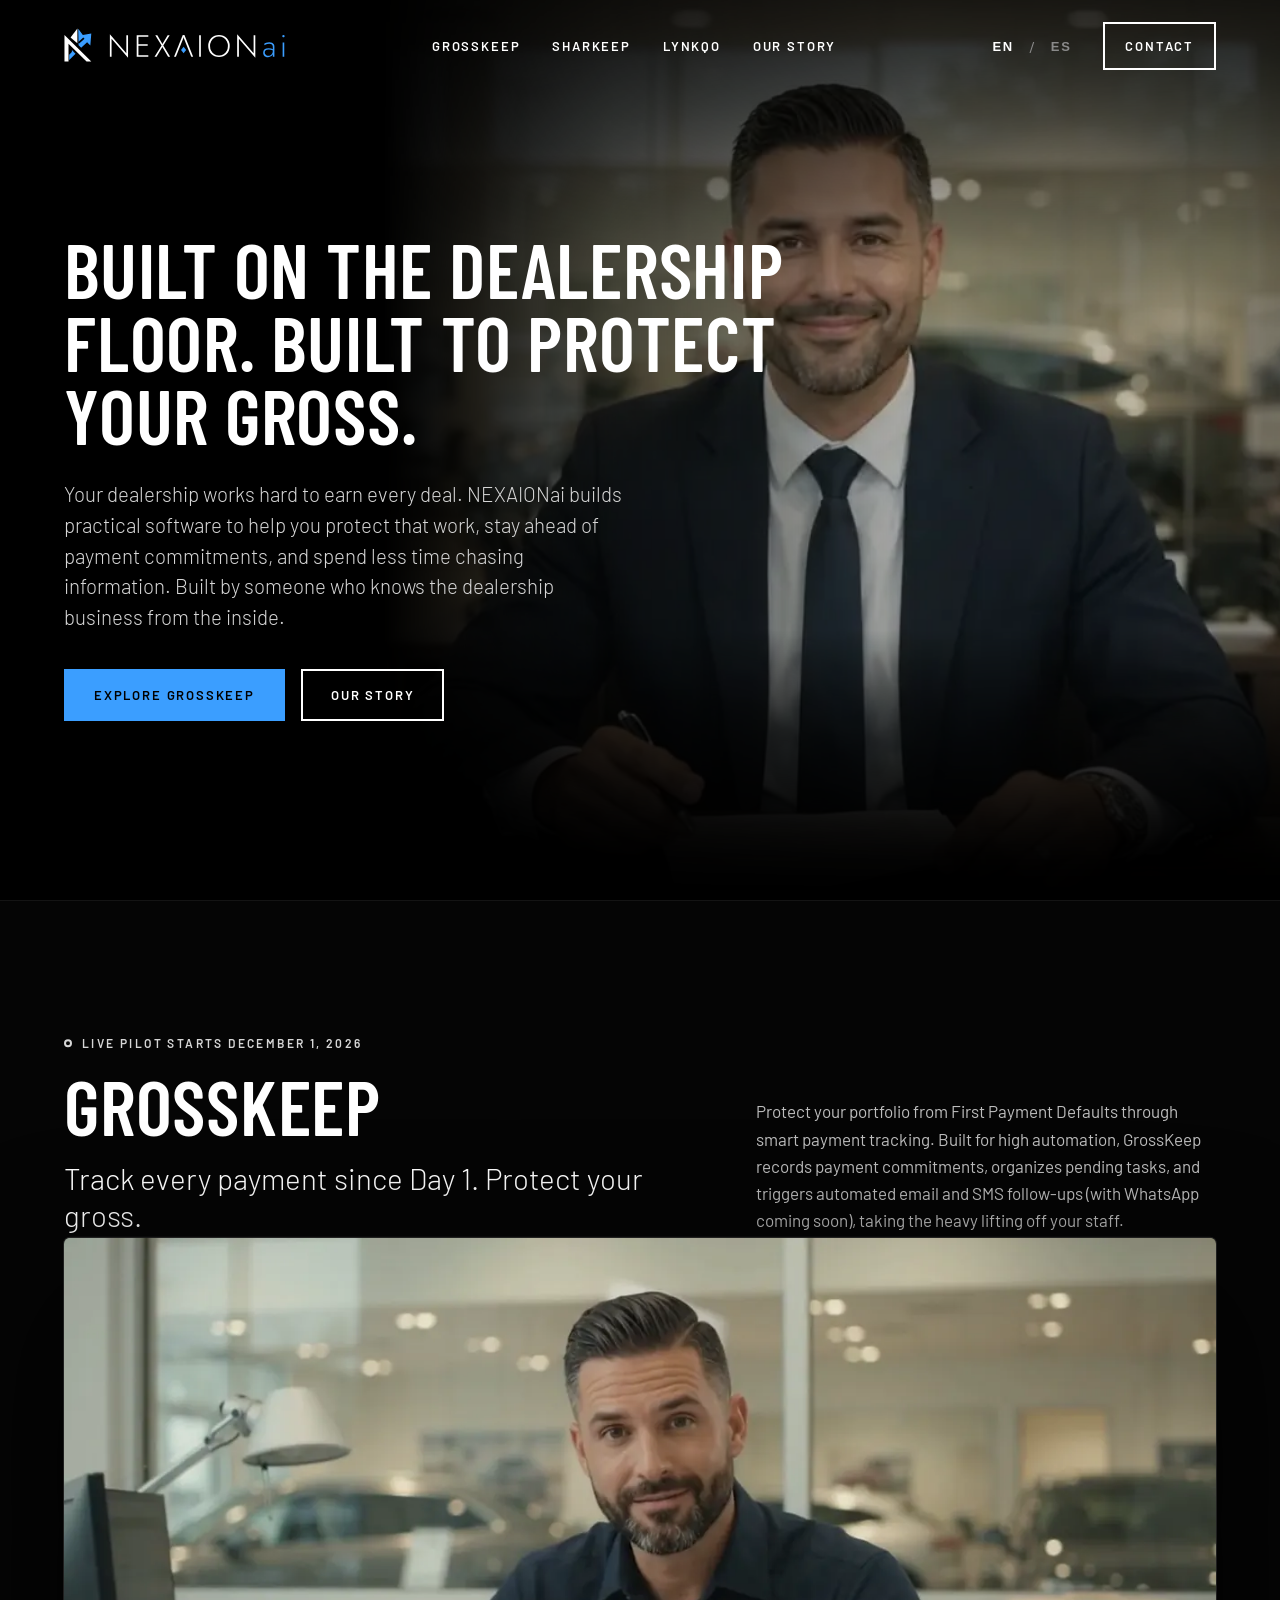
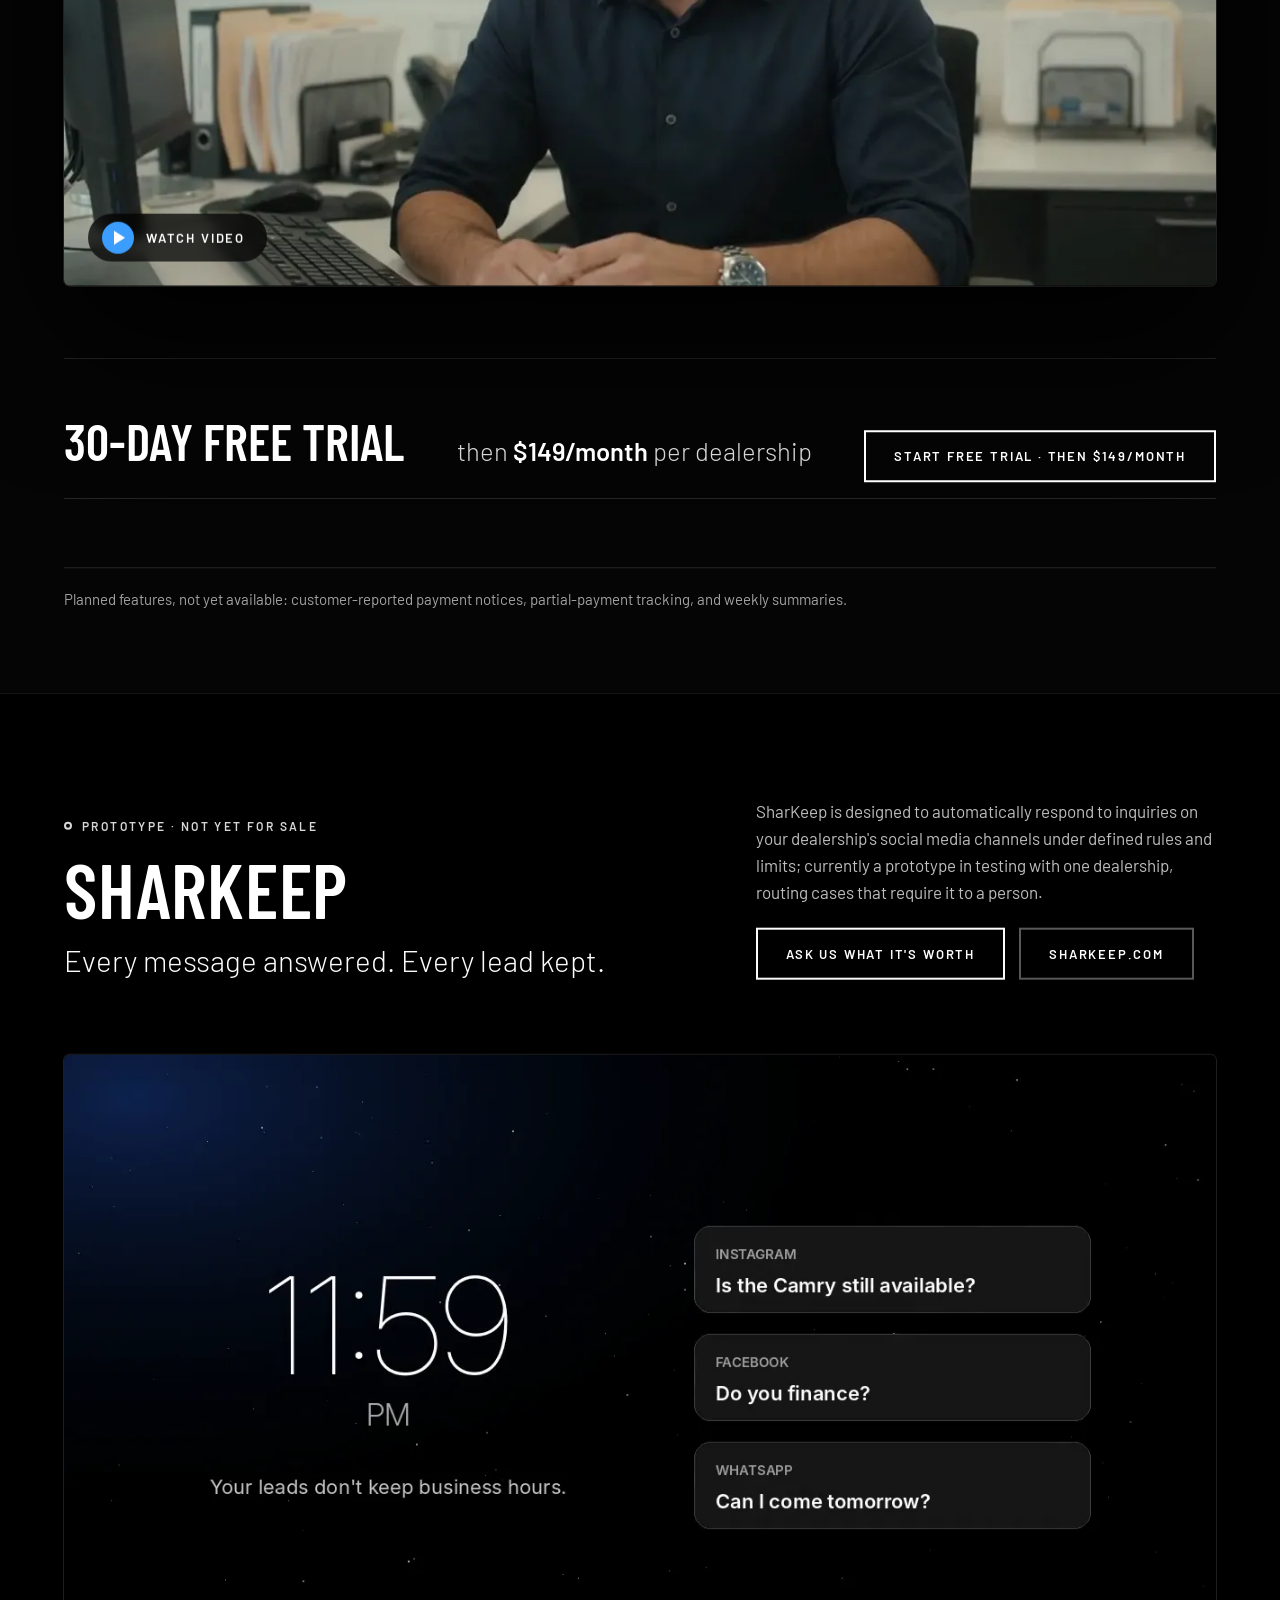
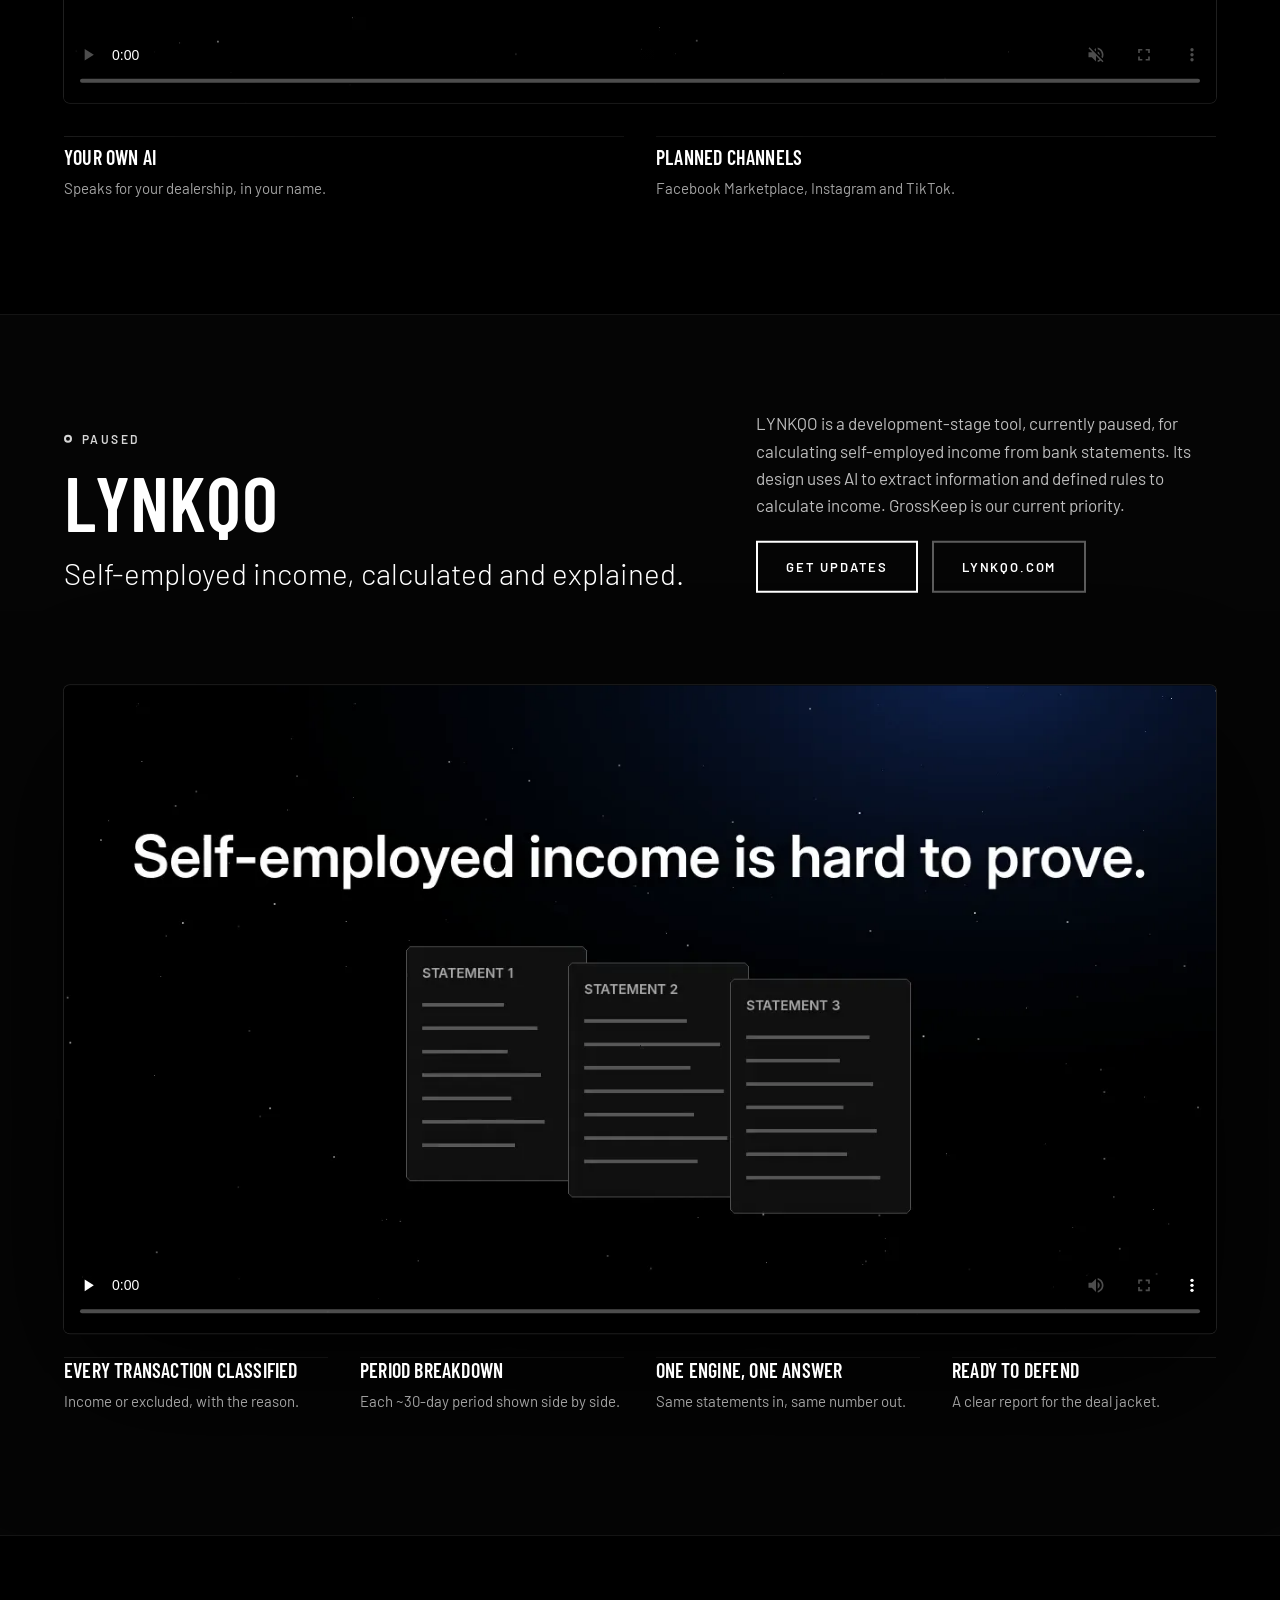
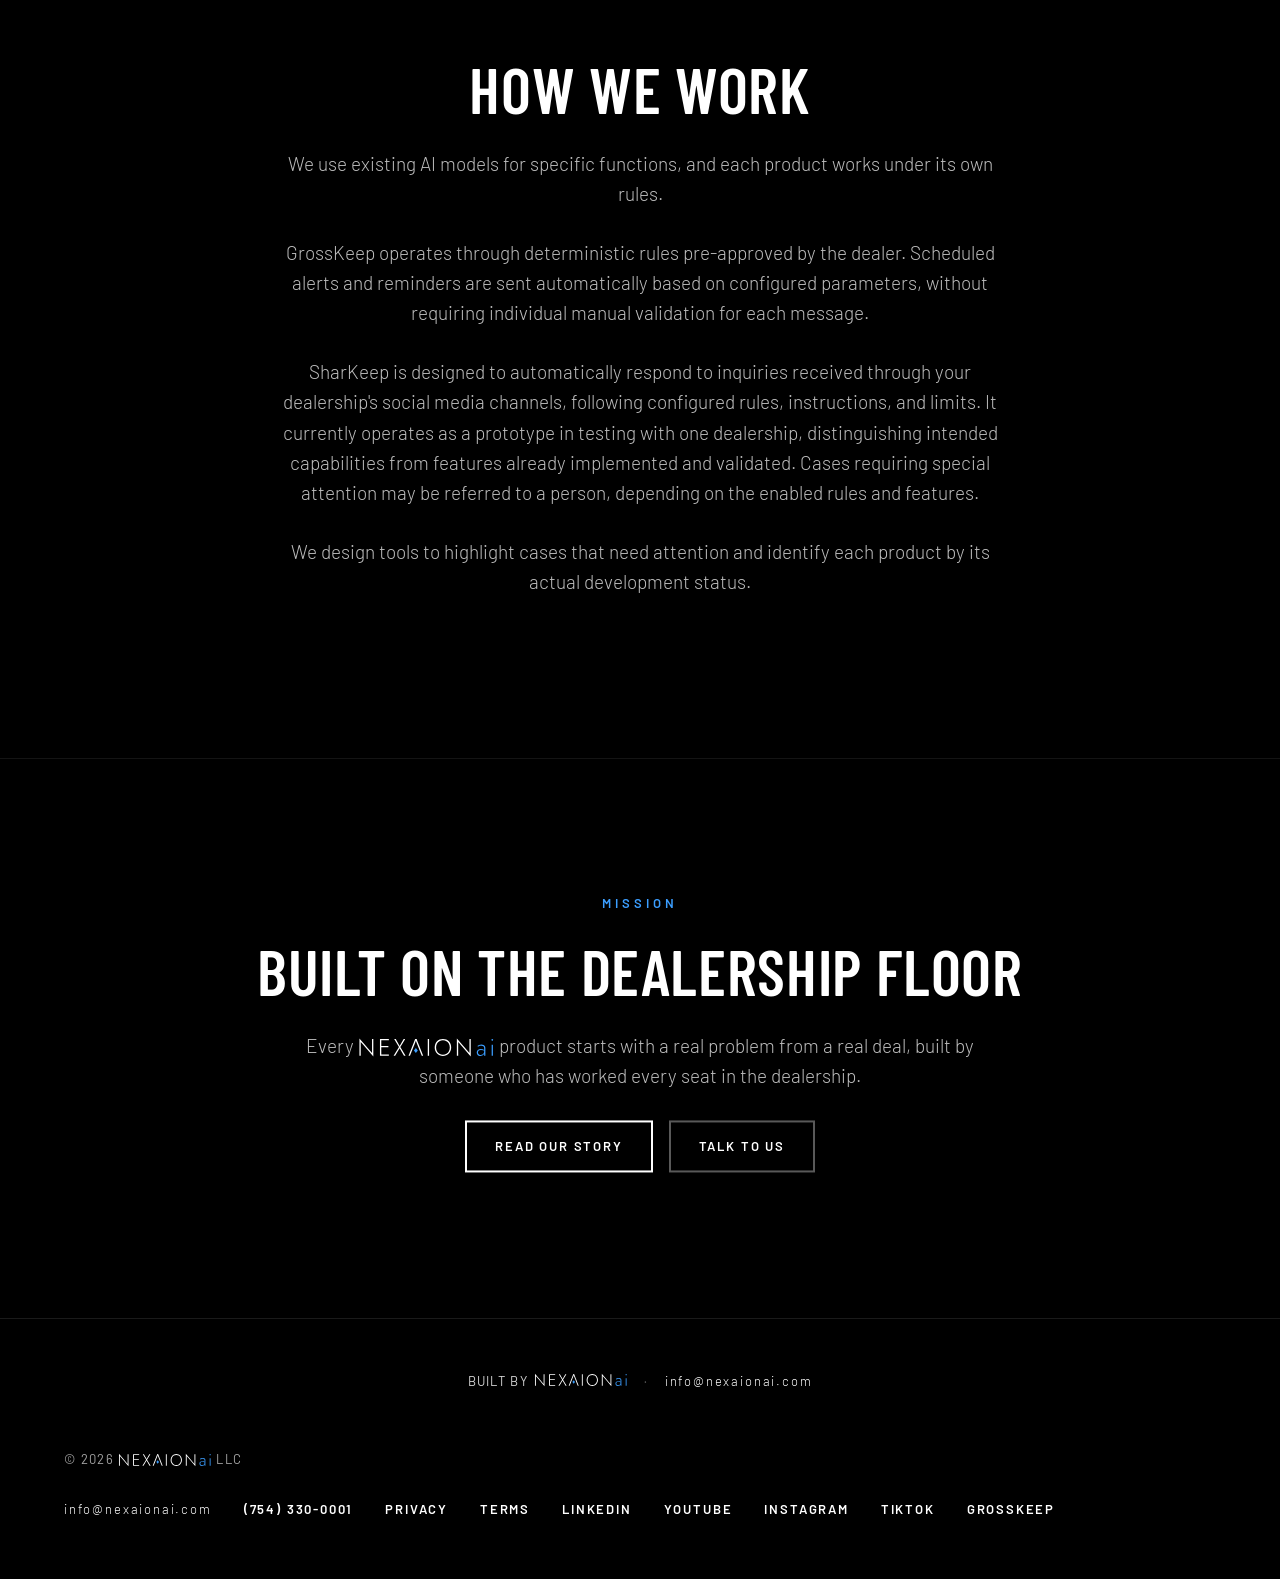
==== commit f0391c7f: "Normalize Instagram profile URLs in footers" ====
--- a/index.html
+++ b/index.html
@@ -237,7 +237,7 @@
 <a href="terms.html" class="navlink" style="font-size: 13px">Terms</a>
 <a href="https://www.linkedin.com/in/victor-sierra-02027a2b2" class="navlink" style="font-size: 13px" target="_blank" rel="noopener">LinkedIn</a>
 <a href="https://www.youtube.com/@nexaionai" class="navlink" style="font-size: 13px" target="_blank" rel="noopener">YouTube</a>
-<a href="https://www.instagram.com/nexaionai.llc" class="navlink" style="font-size: 13px" target="_blank" rel="noopener">Instagram</a>
+<a href="https://www.instagram.com/nexaionai.llc/" class="navlink" style="font-size: 13px" target="_blank" rel="noopener">Instagram</a>
 <a href="https://www.tiktok.com/@nexaionai.llc" class="navlink" style="font-size: 13px" target="_blank" rel="noopener">TikTok</a>
 <a href="https://grosskeep.com/" class="navlink" style="font-size: 13px" target="_blank" rel="noopener">GrossKeep</a>
 </div>
